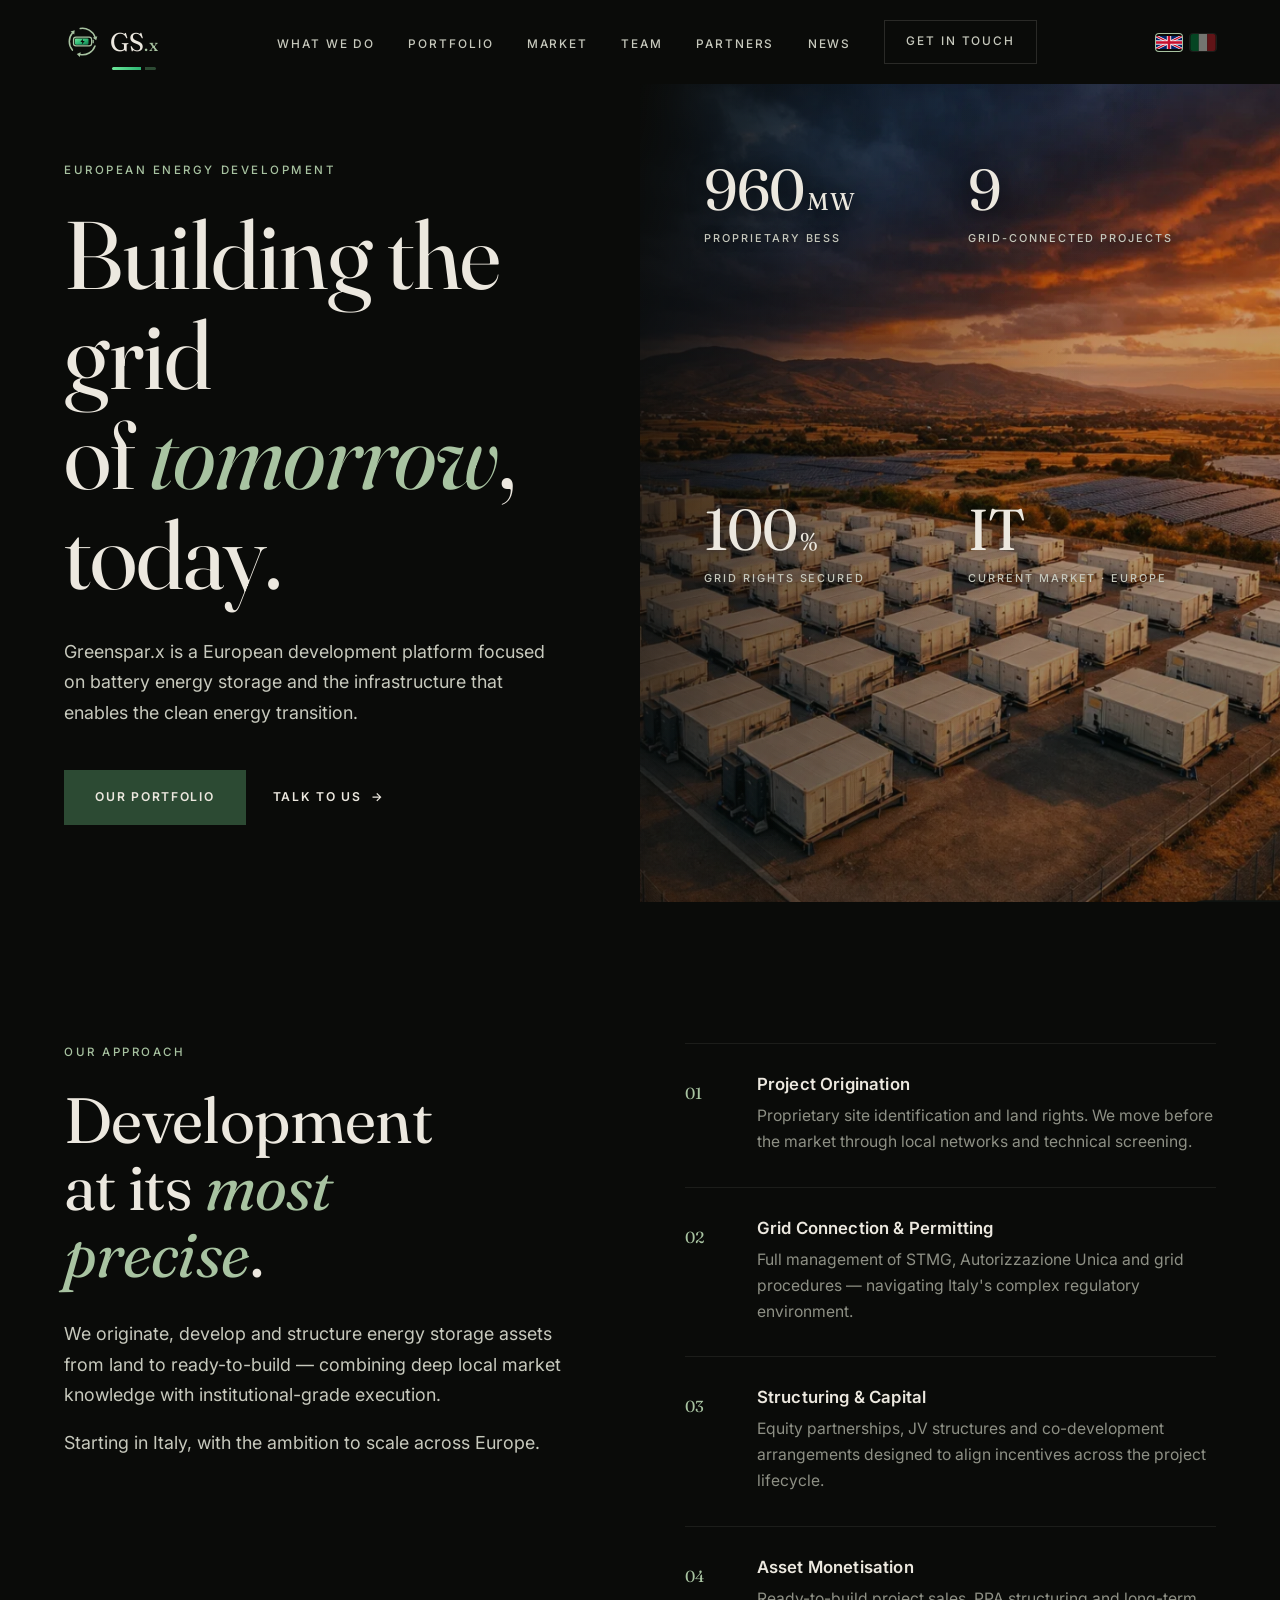
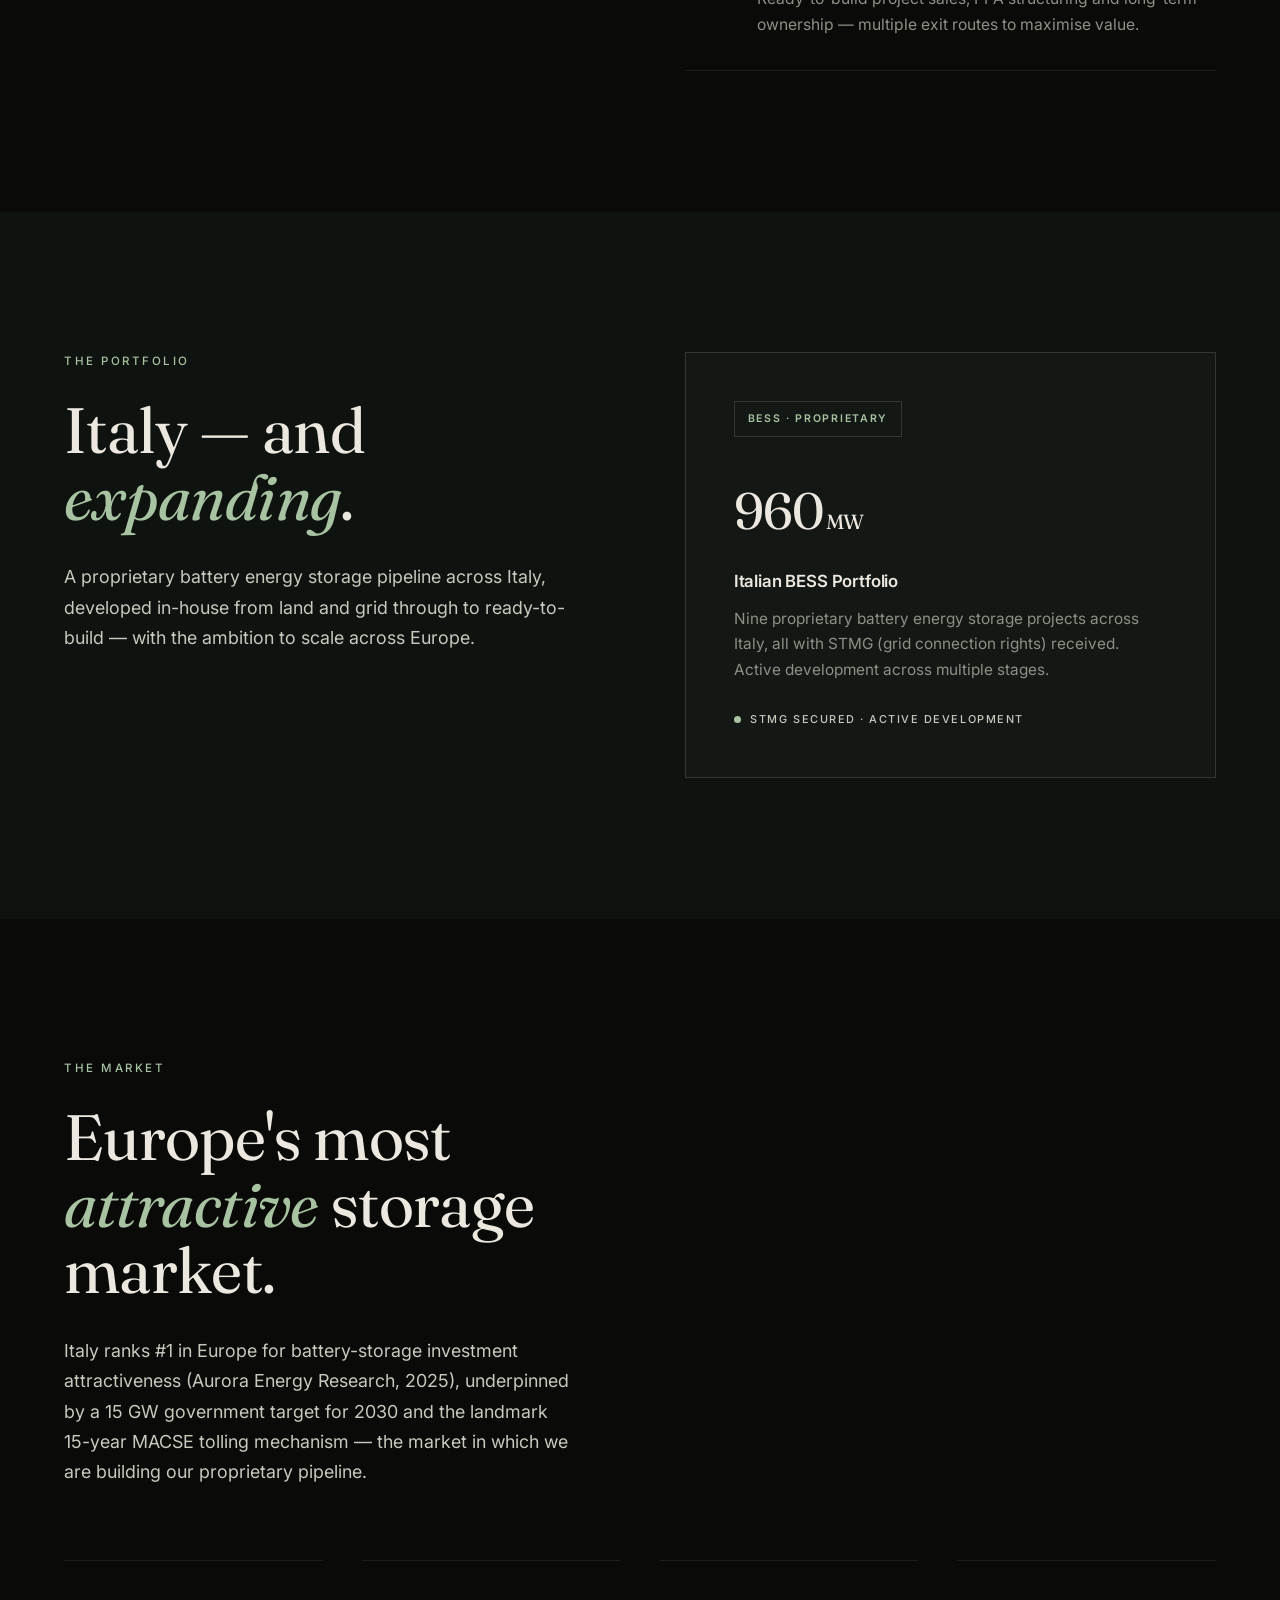
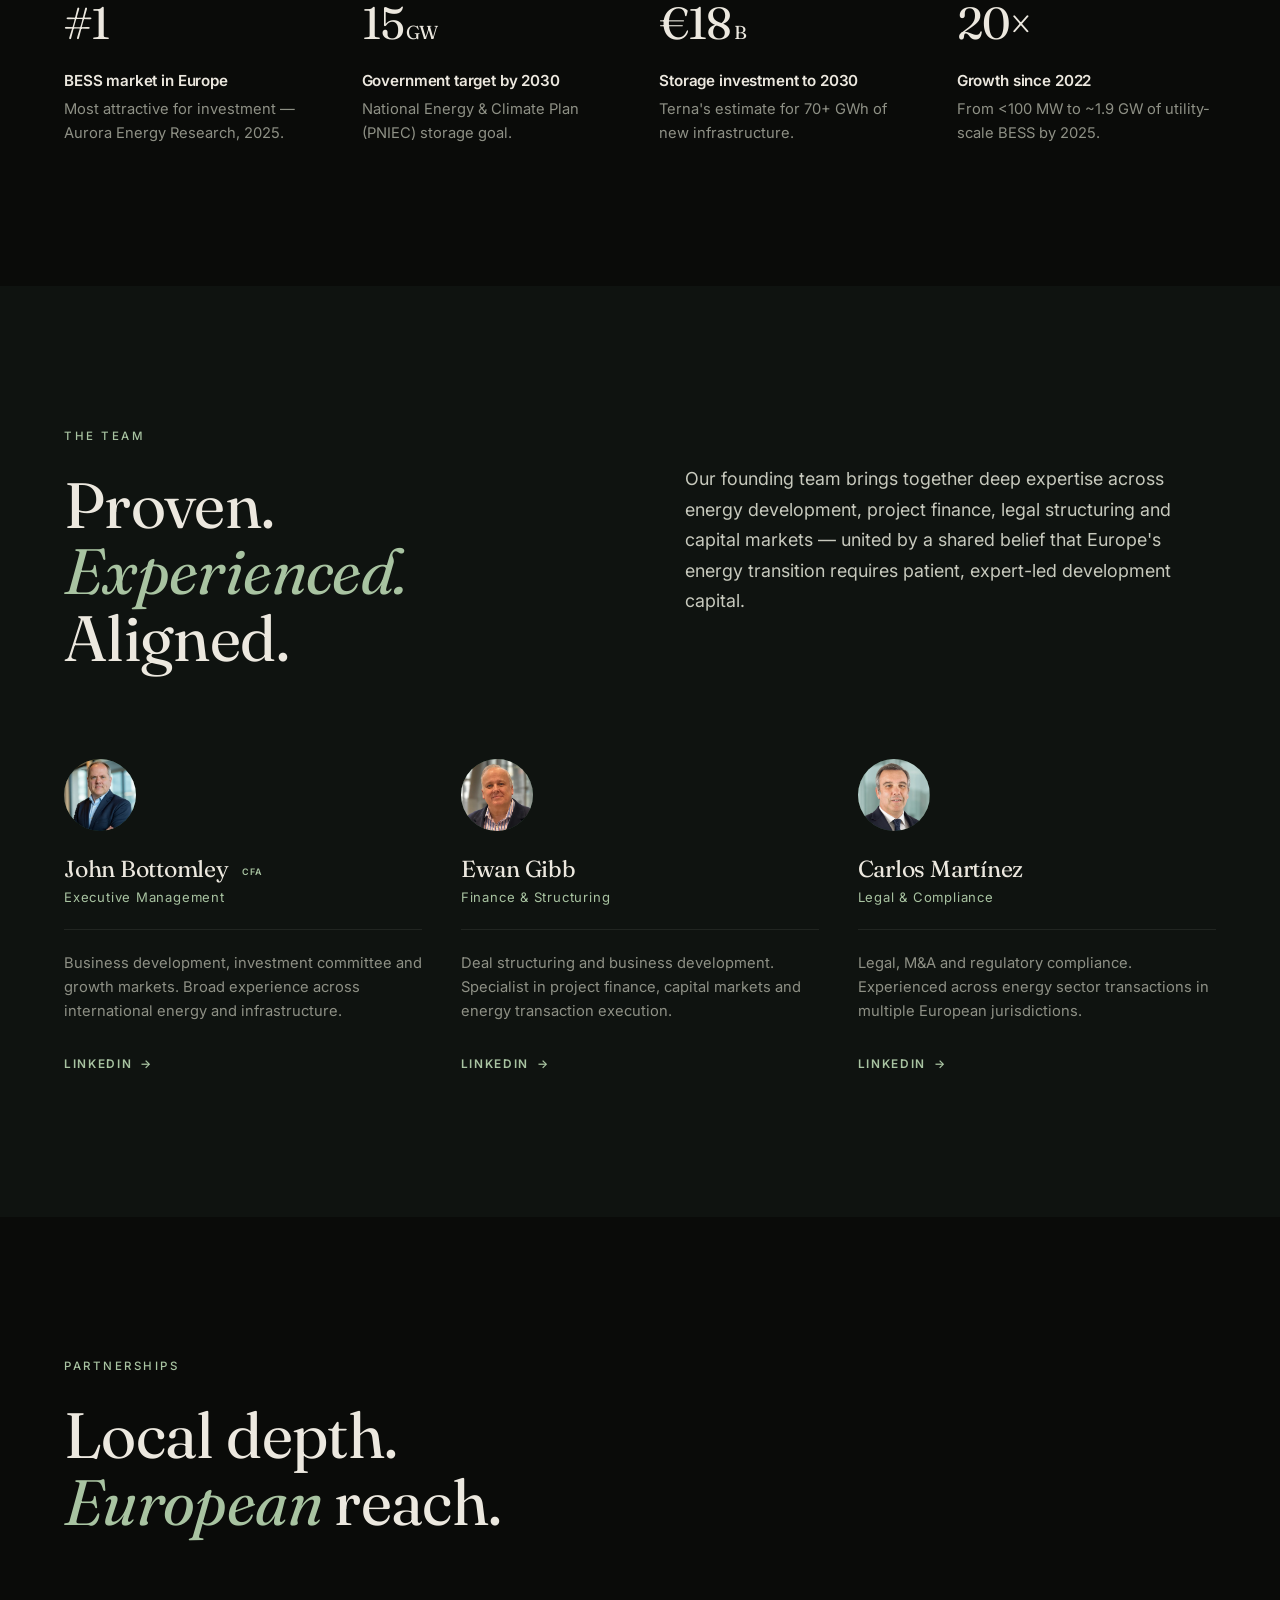
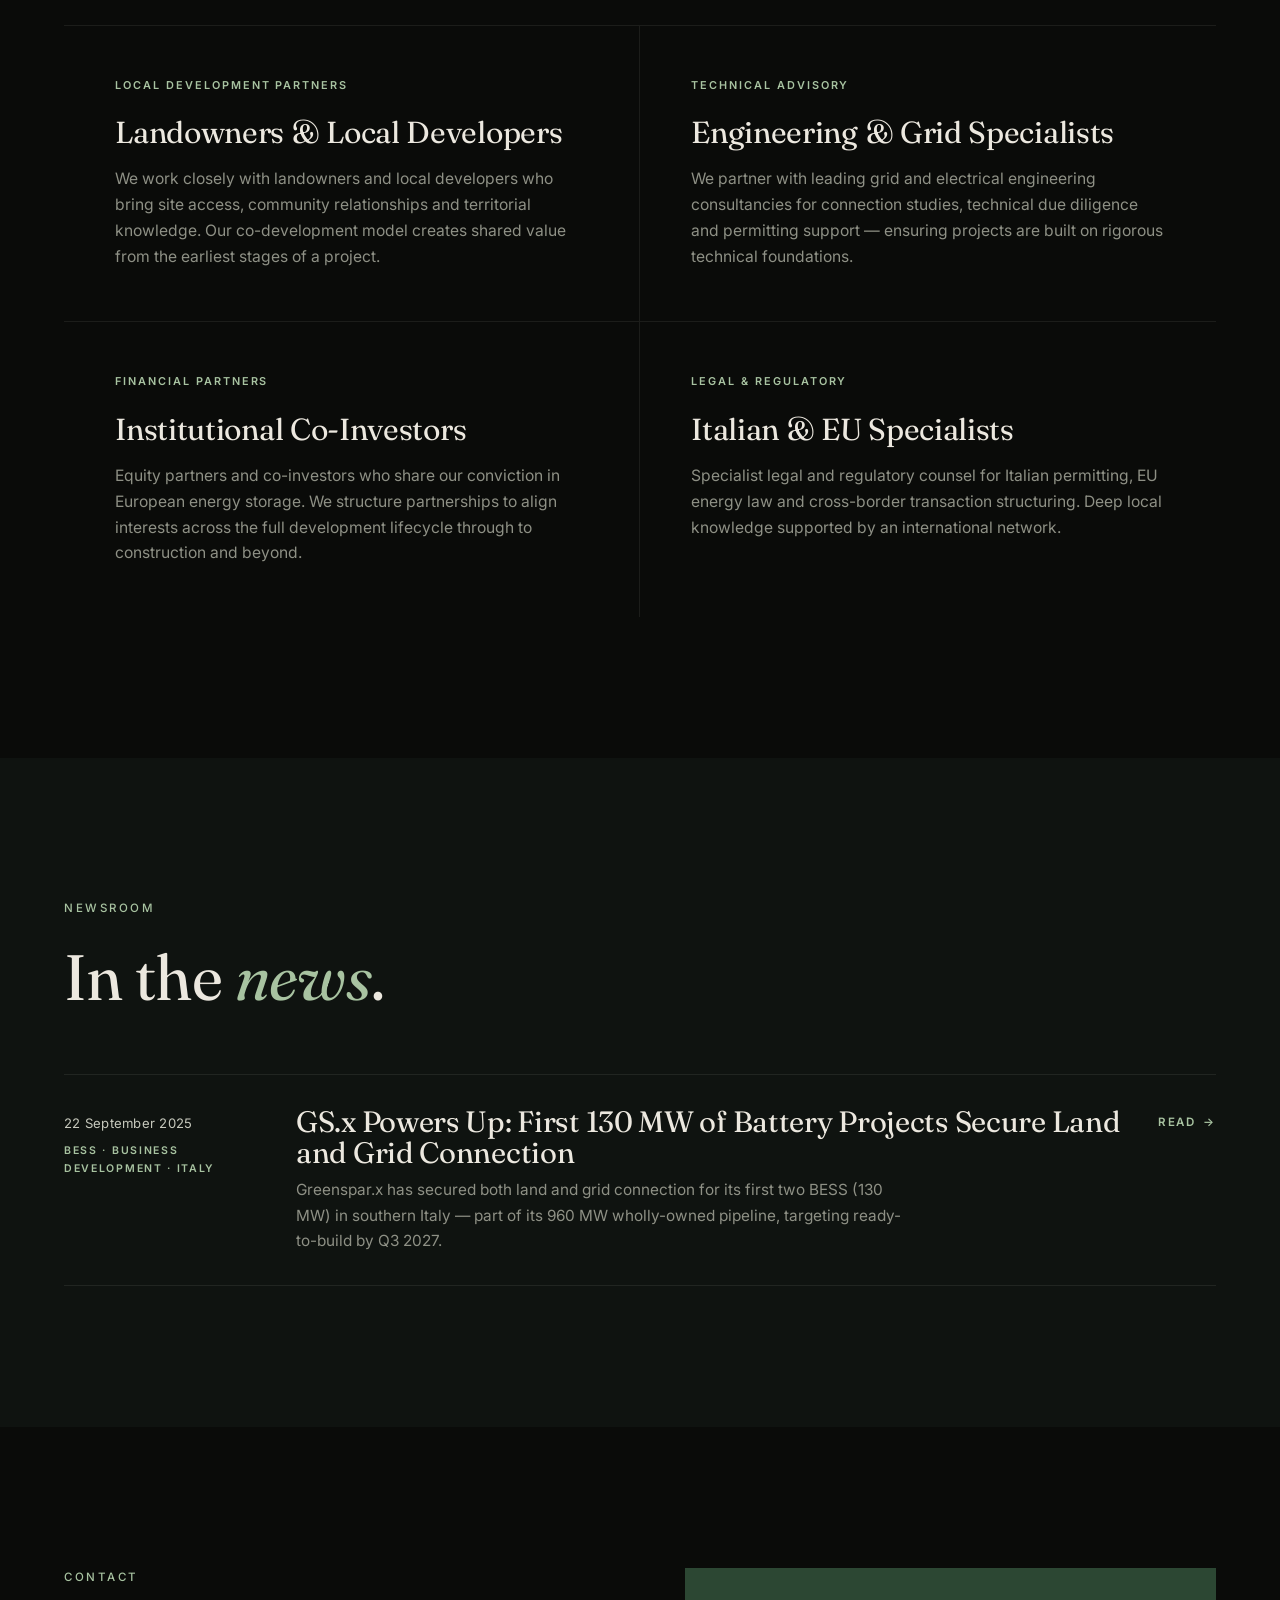
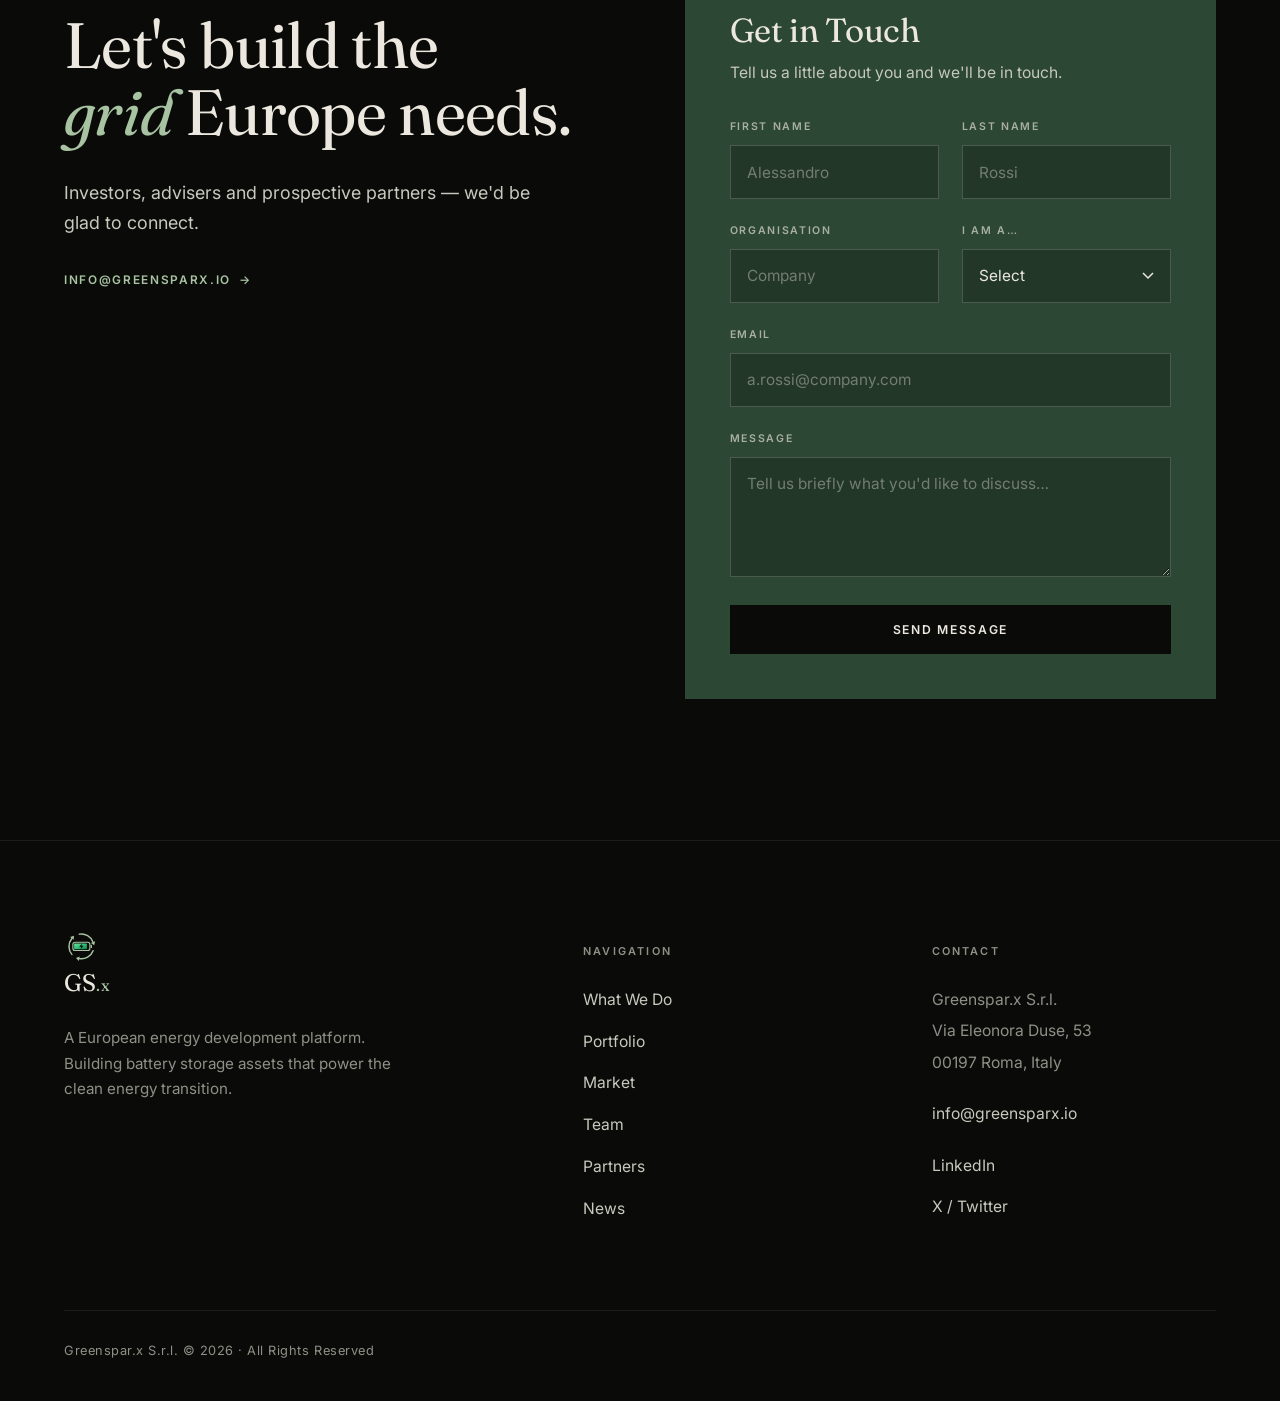
==== index.html @ bef8a837 "Simplify favicon for small sizes; relabel light/dark assets - favicon.svg: charging battery only (no" ====
<!DOCTYPE html>
<html lang="en">
<head>
  <meta charset="UTF-8" />
  <meta name="viewport" content="width=device-width, initial-scale=1.0" />
  <script>
  /* Language: remember choice (localStorage) + auto-detect on first visit. */
  (function(){
    try{
      var KEY='gsx-lang';
      var cur=(document.documentElement.lang||'en').slice(0,2).toLowerCase();
      var ls; try{ls=window.localStorage;}catch(_){ls=null;}
      // Persist explicit flag clicks (delegated so it works before body parses)
      document.addEventListener('click',function(e){
        var t=e.target,a=t&&t.closest?t.closest('a.lang'):null;
        if(a&&ls){var hl=(a.getAttribute('hreflang')||'').slice(0,2).toLowerCase();if(hl){try{ls.setItem(KEY,hl);}catch(_){}}}
      });
      var pref=null; if(ls){try{pref=ls.getItem(KEY);}catch(_){}}
      var desired;
      if(pref==='it'||pref==='en'){desired=pref;}
      else if(sessionStorage.getItem('gsx-auto')){desired=cur;}
      else{
        var L=(navigator.languages&&navigator.languages.length)?navigator.languages:[navigator.language||navigator.userLanguage||'en'];
        desired=L.some(function(l){return (l||'').toLowerCase().indexOf('it')===0;})?'it':'en';
        try{sessionStorage.setItem('gsx-auto','1');}catch(_){}
      }
      if(desired!==cur){
        window.location.replace((desired==='it'?'index-it.html':'index.html')+window.location.hash);
      }
    }catch(e){}
  })();
  </script>
  <title>GS.x — Greenspar.x · European Energy Development</title>
  <meta name="description" content="Greenspar.x (GS.x) is a European development platform focused on battery energy storage and the infrastructure that enables the clean energy transition. Building the grid of tomorrow, today." />
  <meta property="og:title" content="GS.x — Building the grid of tomorrow, today." />
  <meta property="og:description" content="European development platform focused on battery energy storage. 960 MW proprietary BESS pipeline across Italy, with grid rights secured. Starting in Italy, scaling across Europe." />
  <meta property="og:type" content="website" />
  <link rel="alternate" hreflang="en" href="index.html" />
  <link rel="alternate" hreflang="it" href="index-it.html" />
  <link rel="alternate" hreflang="x-default" href="index.html" />
  <link rel="preconnect" href="https://fonts.googleapis.com" />
  <link rel="preconnect" href="https://fonts.gstatic.com" crossorigin />
  <link href="https://fonts.googleapis.com/css2?family=Fraunces:ital,opsz,wght@0,9..144,300..600;1,9..144,300..500&family=Inter:wght@400;500;600&display=swap" rel="stylesheet" />
  <link rel="icon" type="image/svg+xml" href="assets/favicon.svg" />
  <link rel="alternate icon" href="assets/favicon-32.png" sizes="32x32" type="image/png" />
  <link rel="apple-touch-icon" href="assets/apple-touch-icon.png" />
  <link rel="stylesheet" href="css/styles.css" />
</head>
<body>
  <!-- Header -->
  <header class="site-header">
    <div class="container">
      <nav class="nav" aria-label="Primary">
        <a class="brand" href="#top" aria-label="Greenspar.x home"><svg class="brand-icon" viewBox="-84 -84 168 168" xmlns="http://www.w3.org/2000/svg" aria-hidden="true"><defs><linearGradient id="cfh" x1="0" y1="0" x2="1" y2="1"><stop offset="0" stop-color="#6ee79a"/><stop offset="0.55" stop-color="#2bb673"/><stop offset="1" stop-color="#127a4d"/></linearGradient></defs><g transform="rotate(0.00)"><path d="M 56.38 20.52 A 60 60 0 0 1 -10.42 59.09" fill="none" stroke="#a8c3a1" stroke-width="7" stroke-linecap="round"/><path d="M -26.18 56.31 L -12.33 69.92 L -8.51 48.26 Z" fill="#a8c3a1"/></g><g transform="rotate(120.00)"><path d="M 56.38 20.52 A 60 60 0 0 1 -10.42 59.09" fill="none" stroke="#a8c3a1" stroke-width="7" stroke-linecap="round"/><path d="M -26.18 56.31 L -12.33 69.92 L -8.51 48.26 Z" fill="#a8c3a1"/></g><g transform="rotate(240.00)"><path d="M 56.38 20.52 A 60 60 0 0 1 -10.42 59.09" fill="none" stroke="#a8c3a1" stroke-width="7" stroke-linecap="round"/><path d="M -26.18 56.31 L -12.33 69.92 L -8.51 48.26 Z" fill="#a8c3a1"/></g><rect x="-35" y="-14" width="62" height="28" rx="5" fill="url(#cfh)"/><rect x="-41" y="-20" width="82" height="40" rx="11" fill="none" stroke="#a8c3a1" stroke-width="5.5"/><rect x="45" y="-8" width="6" height="16" rx="3" fill="#a8c3a1"/><path transform="translate(-14.399999999999999,-14.399999999999999) scale(1.2)" fill="#0a0b09" d="M13.5 1 L3.5 13.5 H11 L9 23 L20.5 9.5 H13 Z"/></svg><span class="brand-wm">GS<span class="x">.x</span></span></a>
        <ul class="nav-links">
          <li><a href="#approach">What we do</a></li>
          <li><a href="#portfolio">Portfolio</a></li>
          <li><a href="#market">Market</a></li>
          <li><a href="#team">Team</a></li>
          <li><a href="#partners">Partners</a></li>
          <li><a href="#news">News</a></li>
          <li><a href="#contact" class="btn btn--outline" style="padding:.7rem 1.3rem">Get in touch</a></li>
        </ul>
<div class="lang-switch" role="group" aria-label="Language / Lingua"><a class="lang active" href="index.html" hreflang="en" title="English" aria-current="true"><svg class="flag" viewBox="0 0 60 30" xmlns="http://www.w3.org/2000/svg" aria-hidden="true"><clipPath id="ukc"><rect width="60" height="30" rx="3"/></clipPath><g clip-path="url(#ukc)"><rect width="60" height="30" fill="#012169"/><path d="M0,0 L60,30 M60,0 L0,30" stroke="#fff" stroke-width="6"/><path d="M0,0 L60,30 M60,0 L0,30" stroke="#C8102E" stroke-width="3"/><rect x="25" width="10" height="30" fill="#fff"/><rect y="10" width="60" height="10" fill="#fff"/><rect x="27" width="6" height="30" fill="#C8102E"/><rect y="12" width="60" height="6" fill="#C8102E"/></g></svg></a><a class="lang" href="index-it.html" hreflang="it" title="Italiano"><svg class="flag" viewBox="0 0 3 2" xmlns="http://www.w3.org/2000/svg" aria-hidden="true"><clipPath id="itc"><rect width="3" height="2" rx="0.18"/></clipPath><g clip-path="url(#itc)"><rect width="1" height="2" fill="#008C45"/><rect x="1" width="1" height="2" fill="#F4F5F0"/><rect x="2" width="1" height="2" fill="#CD212A"/></g></svg></a></div>
                <button class="nav-toggle" aria-label="Toggle menu" aria-expanded="false">
          <span></span><span></span><span></span>
        </button>
      </nav>
    </div>
  </header>

  <main id="top">
    <!-- Hero -->
    <section class="hero">
      <div class="hero-grid">
        <div class="hero-copy container-left">
          <p class="eyebrow reveal in">European Energy Development</p>
          <h1 class="h-hero reveal in">Building the grid<br>of <em>tomorrow</em>,<br>today.</h1>
          <p class="lede reveal in">Greenspar.x is a European development platform focused on battery energy storage and the infrastructure that enables the clean energy transition.</p>
          <div class="hero-actions reveal in">
            <a href="#portfolio" class="btn btn--solid">Our portfolio</a>
            <a href="#contact" class="btn btn--text">Talk to us <span class="arrow">&rarr;</span></a>
          </div>
        </div>

        <div class="energy-field" aria-hidden="true">
          <div class="hero-photo"></div>
          <div class="hero-stats">
            <div class="hstat">
              <div class="num figure">960<span class="u">MW</span></div>
              <div class="cap">Proprietary BESS</div>
            </div>
            <div class="hstat">
              <div class="num figure">9</div>
              <div class="cap">Grid-connected projects</div>
            </div>
            <div class="hstat">
              <div class="num figure">100<span class="u">%</span></div>
              <div class="cap">Grid rights secured</div>
            </div>
            <div class="hstat">
              <div class="num figure">IT</div>
              <div class="cap">Current market · Europe</div>
            </div>
          </div>
        </div>
      </div>
    </section>

    <!-- Approach / What we do -->
    <section class="section" id="approach">
      <div class="container split split--top">
        <div class="section-head reveal">
          <p class="eyebrow">Our approach</p>
          <h2 class="h-section">Development<br>at its <em>most</em><br><em>precise</em>.</h2>
          <p class="lede" style="margin-top:2rem">We originate, develop and structure energy storage assets from land to ready-to-build — combining deep local market knowledge with institutional-grade execution.</p>
          <p class="lede">Starting in Italy, with the ambition to scale across Europe.</p>
        </div>

        <div class="steps reveal">
          <div class="step">
            <div class="idx">01</div>
            <div>
              <h3>Project Origination</h3>
              <p>Proprietary site identification and land rights. We move before the market through local networks and technical screening.</p>
            </div>
          </div>
          <div class="step">
            <div class="idx">02</div>
            <div>
              <h3>Grid Connection &amp; Permitting</h3>
              <p>Full management of STMG, Autorizzazione Unica and grid procedures — navigating Italy's complex regulatory environment.</p>
            </div>
          </div>
          <div class="step">
            <div class="idx">03</div>
            <div>
              <h3>Structuring &amp; Capital</h3>
              <p>Equity partnerships, JV structures and co-development arrangements designed to align incentives across the project lifecycle.</p>
            </div>
          </div>
          <div class="step">
            <div class="idx">04</div>
            <div>
              <h3>Asset Monetisation</h3>
              <p>Ready-to-build project sales, PPA structuring and long-term ownership — multiple exit routes to maximise value.</p>
            </div>
          </div>
        </div>
      </div>
    </section>

    <!-- Portfolio -->
    <section class="section section--alt" id="portfolio">
      <div class="container split split--top">
        <div class="section-head reveal">
          <p class="eyebrow">The portfolio</p>
          <h2 class="h-section">Italy — and<br><em>expanding</em>.</h2>
          <p class="lede" style="margin-top:2rem">A proprietary battery energy storage pipeline across Italy, developed in-house from land and grid through to ready-to-build — with the ambition to scale across Europe.</p>
        </div>

        <div class="reveal">
          <article class="pcard pcard--feature">
            <span class="tag">BESS · Proprietary</span>
            <div class="num figure">960<span class="u">MW</span></div>
            <h3>Italian BESS Portfolio</h3>
            <p>Nine proprietary battery energy storage projects across Italy, all with STMG (grid connection rights) received. Active development across multiple stages.</p>
            <span class="status">STMG secured · Active development</span>
          </article>
        </div>
      </div>
    </section>

    <!-- Market -->
    <section class="section" id="market">
      <div class="container">
        <div class="section-head reveal">
          <p class="eyebrow">The market</p>
          <h2 class="h-section">Europe's most<br><em>attractive</em> storage market.</h2>
          <p class="lede" style="margin-top:2rem">Italy ranks #1 in Europe for battery-storage investment attractiveness (Aurora Energy Research, 2025), underpinned by a 15 GW government target for 2030 and the landmark 15-year MACSE tolling mechanism — the market in which we are building our proprietary pipeline.</p>
        </div>

        <div class="invest-grid reveal" style="grid-template-columns:repeat(4,1fr);margin-top:clamp(2.5rem,6vw,4.5rem)">
          <div class="ipoint">
            <div class="num figure">#1</div>
            <h3>BESS market in Europe</h3>
            <p>Most attractive for investment — Aurora Energy Research, 2025.</p>
          </div>
          <div class="ipoint">
            <div class="num figure">15<span class="u">GW</span></div>
            <h3>Government target by 2030</h3>
            <p>National Energy &amp; Climate Plan (PNIEC) storage goal.</p>
          </div>
          <div class="ipoint">
            <div class="num figure">&euro;18<span class="u">B</span></div>
            <h3>Storage investment to 2030</h3>
            <p>Terna's estimate for 70+ GWh of new infrastructure.</p>
          </div>
          <div class="ipoint">
            <div class="num figure">20&times;</div>
            <h3>Growth since 2022</h3>
            <p>From &lt;100 MW to ~1.9 GW of utility-scale BESS by 2025.</p>
          </div>
        </div>
      </div>
    </section>

    <!-- Team -->
    <section class="section section--alt" id="team">
      <div class="container">
        <div class="split team-intro">
          <div class="reveal">
            <p class="eyebrow">The team</p>
            <h2 class="h-section">Proven.<br><em>Experienced.</em><br>Aligned.</h2>
          </div>
          <div class="reveal" style="align-self:center">
            <p class="lede measure">Our founding team brings together deep expertise across energy development, project finance, legal structuring and capital markets — united by a shared belief that Europe's energy transition requires patient, expert-led development capital.</p>
          </div>
        </div>

        <div class="team-grid">
          <article class="member reveal">
            <div class="avatar" aria-hidden="true"><img class="avatar-img" src="assets/team/Bottomley.png" alt="" onerror="this.remove()" />JB</div>
            <h3>John Bottomley <span class="cred-inline">CFA</span></h3>
            <div class="role">Executive Management</div>
            <div class="sep"></div>
            <p>Business development, investment committee and growth markets. Broad experience across international energy and infrastructure.</p>
            <a class="link-arrow" href="https://www.linkedin.com/in/johnbottomley/" target="_blank" rel="noopener">LinkedIn <span class="arrow">&rarr;</span></a>
          </article>
          <article class="member reveal">
            <div class="avatar" aria-hidden="true"><img class="avatar-img" src="assets/team/Gibb.png" alt="" onerror="this.remove()" />EG</div>
            <h3>Ewan Gibb</h3>
            <div class="role">Finance &amp; Structuring</div>
            <div class="sep"></div>
            <p>Deal structuring and business development. Specialist in project finance, capital markets and energy transaction execution.</p>
            <a class="link-arrow" href="https://www.linkedin.com/in/ewan-gibb-37182913/" target="_blank" rel="noopener">LinkedIn <span class="arrow">&rarr;</span></a>
          </article>
          <article class="member reveal">
            <div class="avatar" aria-hidden="true"><img class="avatar-img" src="assets/team/Martinez.png" alt="" onerror="this.remove()" />CM</div>
            <h3>Carlos Martínez</h3>
            <div class="role">Legal &amp; Compliance</div>
            <div class="sep"></div>
            <p>Legal, M&amp;A and regulatory compliance. Experienced across energy sector transactions in multiple European jurisdictions.</p>
            <a class="link-arrow" href="https://www.linkedin.com/in/carlos-mart%C3%ADnez-sanz-a2237263/" target="_blank" rel="noopener">LinkedIn <span class="arrow">&rarr;</span></a>
          </article>
        </div>
      </div>
    </section>

    <!-- Partners -->
    <section class="section" id="partners">
      <div class="container">
        <div class="section-head reveal">
          <p class="eyebrow">Partnerships</p>
          <h2 class="h-section">Local depth.<br><em>European</em> reach.</h2>
        </div>

        <div class="partners-grid">
          <div class="partner reveal">
            <div class="label">Local Development Partners</div>
            <h3>Landowners &amp; Local Developers</h3>
            <p>We work closely with landowners and local developers who bring site access, community relationships and territorial knowledge. Our co-development model creates shared value from the earliest stages of a project.</p>
          </div>
          <div class="partner reveal">
            <div class="label">Technical Advisory</div>
            <h3>Engineering &amp; Grid Specialists</h3>
            <p>We partner with leading grid and electrical engineering consultancies for connection studies, technical due diligence and permitting support — ensuring projects are built on rigorous technical foundations.</p>
          </div>
          <div class="partner reveal">
            <div class="label">Financial Partners</div>
            <h3>Institutional Co-Investors</h3>
            <p>Equity partners and co-investors who share our conviction in European energy storage. We structure partnerships to align interests across the full development lifecycle through to construction and beyond.</p>
          </div>
          <div class="partner reveal">
            <div class="label">Legal &amp; Regulatory</div>
            <h3>Italian &amp; EU Specialists</h3>
            <p>Specialist legal and regulatory counsel for Italian permitting, EU energy law and cross-border transaction structuring. Deep local knowledge supported by an international network.</p>
          </div>
        </div>
      </div>
    </section>

    <!-- News -->
    <section class="section section--alt" id="news">
      <div class="container">
        <div class="section-head reveal">
          <p class="eyebrow">Newsroom</p>
          <h2 class="h-section">In the <em>news</em>.</h2>
        </div>

        <div class="news-list reveal">
          <a class="news-item" href="https://greensparx.io/news/f/gsx-powers-up" target="_blank" rel="noopener">
            <div class="news-meta">
              <span class="date">22 September 2025</span>
              <span class="cat">BESS · Business Development · Italy</span>
            </div>
            <div class="news-body">
              <h3>GS.x Powers Up: First 130 MW of Battery Projects Secure Land and Grid Connection</h3>
              <p>Greenspar.x has secured both land and grid connection for its first two BESS (130 MW) in southern Italy — part of its 960 MW wholly-owned pipeline, targeting ready-to-build by Q3 2027.</p>
            </div>
            <span class="news-read">Read <span class="arrow">&rarr;</span></span>
          </a>
        </div>
      </div>
    </section>

    <!-- Contact / Get in touch -->
    <section class="section" id="contact">
      <div class="container split split--top">
        <div class="reveal">
          <p class="eyebrow">Contact</p>
          <h2 class="h-section">Let's build the<br><em>grid</em> Europe needs.</h2>
          <p class="lede" style="margin-top:2rem">Investors, advisers and prospective partners — we'd be glad to connect.</p>
          <div style="margin-top:1.6rem">
            <a class="link-arrow" href="mailto:info@greensparx.io">info@greensparx.io <span class="arrow">&rarr;</span></a>
          </div>
        </div>

        <div class="reveal">
          <div class="form-panel">
            <h3>Get in Touch</h3>
            <p class="intro">Tell us a little about you and we'll be in touch.</p>
            <form data-contact-form novalidate>
              <div class="form-grid">
                <div class="field">
                  <label for="fname">First name</label>
                  <input id="fname" name="fname" type="text" placeholder="Alessandro" />
                </div>
                <div class="field">
                  <label for="lname">Last name</label>
                  <input id="lname" name="lname" type="text" placeholder="Rossi" />
                </div>
                <div class="field">
                  <label for="org">Organisation</label>
                  <input id="org" name="org" type="text" placeholder="Company" />
                </div>
                <div class="field">
                  <label for="role">I am a&hellip;</label>
                  <select id="role" name="role">
                    <option value="" selected disabled>Select</option>
                    <option>Investor</option>
                    <option>Adviser</option>
                    <option>Prospective partner</option>
                    <option>Landowner / developer</option>
                    <option>Other</option>
                  </select>
                </div>
                <div class="field full">
                  <label for="email">Email</label>
                  <input id="email" name="email" type="email" placeholder="a.rossi@company.com" />
                </div>
                <div class="field full">
                  <label for="message">Message</label>
                  <textarea id="message" name="message" placeholder="Tell us briefly what you'd like to discuss&hellip;"></textarea>
                </div>
              </div>
              <button type="submit" class="btn btn-send">Send message</button>
              <p class="form-note" data-form-note hidden></p>
            </form>
          </div>
        </div>
      </div>
    </section>

  </main>

  <!-- Footer -->
  <footer class="site-footer">
    <div class="container">
      <div class="footer-top">
        <div class="footer-brand">
          <a class="brand" href="#top"><svg class="brand-icon" viewBox="-84 -84 168 168" xmlns="http://www.w3.org/2000/svg" aria-hidden="true"><defs><linearGradient id="cff" x1="0" y1="0" x2="1" y2="1"><stop offset="0" stop-color="#6ee79a"/><stop offset="0.55" stop-color="#2bb673"/><stop offset="1" stop-color="#127a4d"/></linearGradient></defs><g transform="rotate(0.00)"><path d="M 56.38 20.52 A 60 60 0 0 1 -10.42 59.09" fill="none" stroke="#a8c3a1" stroke-width="7" stroke-linecap="round"/><path d="M -26.18 56.31 L -12.33 69.92 L -8.51 48.26 Z" fill="#a8c3a1"/></g><g transform="rotate(120.00)"><path d="M 56.38 20.52 A 60 60 0 0 1 -10.42 59.09" fill="none" stroke="#a8c3a1" stroke-width="7" stroke-linecap="round"/><path d="M -26.18 56.31 L -12.33 69.92 L -8.51 48.26 Z" fill="#a8c3a1"/></g><g transform="rotate(240.00)"><path d="M 56.38 20.52 A 60 60 0 0 1 -10.42 59.09" fill="none" stroke="#a8c3a1" stroke-width="7" stroke-linecap="round"/><path d="M -26.18 56.31 L -12.33 69.92 L -8.51 48.26 Z" fill="#a8c3a1"/></g><rect x="-35" y="-14" width="62" height="28" rx="5" fill="url(#cff)"/><rect x="-41" y="-20" width="82" height="40" rx="11" fill="none" stroke="#a8c3a1" stroke-width="5.5"/><rect x="45" y="-8" width="6" height="16" rx="3" fill="#a8c3a1"/><path transform="translate(-14.399999999999999,-14.399999999999999) scale(1.2)" fill="#0a0b09" d="M13.5 1 L3.5 13.5 H11 L9 23 L20.5 9.5 H13 Z"/></svg><span class="brand-wm">GS<span class="x">.x</span></span></a>
          <p>A European energy development platform. Building battery storage assets that power the clean energy transition.</p>
        </div>
        <div class="footer-col">
          <h4>Navigation</h4>
          <a href="#approach">What We Do</a>
          <a href="#portfolio">Portfolio</a>
          <a href="#market">Market</a>
          <a href="#team">Team</a>
          <a href="#partners">Partners</a>
          <a href="#news">News</a>
        </div>
        <div class="footer-col">
          <h4>Contact</h4>
          <p class="addr">Greenspar.x S.r.l.</p>
          <p class="addr">Via Eleonora Duse, 53</p>
          <p class="addr">00197 Roma, Italy</p>
          <a class="gap" href="mailto:info@greensparx.io">info@greensparx.io</a>
          <a class="gap" href="https://www.linkedin.com/company/greensparxltd/" target="_blank" rel="noopener">LinkedIn</a>
          <a href="https://x.com/greensparXLtd" target="_blank" rel="noopener">X / Twitter</a>
        </div>
      </div>
      <div class="footer-bottom">Greenspar.x S.r.l. &copy; <span data-year>2026</span> &middot; All Rights Reserved</div>
    </div>
  </footer>

  <script src="js/main.js"></script>
</body>
</html>
---- css/styles.css ----
/* ==========================================================================
   GS.x — Greenspar.x
   Dark editorial design system. Plain CSS, no build step.
   Aesthetic: near-black canvas, high-end serif display with sage italics,
   uppercase letterspaced sans labels, generous negative space.
   ========================================================================== */

:root {
  /* Canvas */
  --ink:    #0a0b09;   /* near-black hero / base */
  --ink-2:  #0f1310;   /* dark olive-tinted alt sections */
  --ink-3:  #131713;   /* lifted panels / cards */

  /* Type colors */
  --paper:  #ece8df;   /* warm white */
  --soft:   #c7c9bd;   /* secondary text */
  --muted:  #8e9085;   /* muted labels / captions */

  /* Greens */
  --sage:        #a8c3a1;  /* italics, labels, dots */
  --sage-bright: #c2dab9;
  --forest:      #2c4a33;  /* solid buttons */
  --forest-hi:   #375b40;

  /* Lines */
  --line:      rgba(236, 232, 223, .14);
  --line-soft: rgba(236, 232, 223, .08);

  /* Type */
  --serif: "Fraunces", Georgia, "Times New Roman", serif;
  --sans:  "Inter", -apple-system, BlinkMacSystemFont, "Segoe UI", Roboto, Helvetica, Arial, sans-serif;

  /* Rhythm */
  --maxw: 1280px;
  --gutter: clamp(1.5rem, 5vw, 5rem);
  --transition: .4s cubic-bezier(.4, 0, .2, 1);
}

/* ------------------------------ Reset ----------------------------------- */
*, *::before, *::after { box-sizing: border-box; }
html { scroll-behavior: smooth; -webkit-text-size-adjust: 100%; scroll-padding-top: 90px; }
body {
  margin: 0;
  font-family: var(--sans);
  background: var(--ink);
  color: var(--paper);
  font-size: 17px;
  line-height: 1.65;
  -webkit-font-smoothing: antialiased;
  text-rendering: optimizeLegibility;
  font-feature-settings: "kern" 1;
}
img { max-width: 100%; display: block; }
a { color: inherit; text-decoration: none; }
ul { margin: 0; padding: 0; list-style: none; }
::selection { background: var(--sage); color: var(--ink); }

/* Display serif */
h1, h2, h3, .serif { font-family: var(--serif); font-weight: 400; line-height: 1.04; letter-spacing: -.01em; margin: 0; }
em, .it { font-style: italic; color: var(--sage); }
p { margin: 0 0 1.1rem; color: var(--soft); }

/* ------------------------------ Layout ---------------------------------- */
.container { width: 100%; max-width: var(--maxw); margin-inline: auto; padding-inline: var(--gutter); }
.section { padding-block: clamp(4.5rem, 11vw, 9rem); position: relative; }
.section--alt { background: var(--ink-2); }
.divider-top { border-top: 1px solid var(--line-soft); }

/* Eyebrow label */
.eyebrow {
  font-family: var(--sans);
  font-size: .72rem; font-weight: 500; letter-spacing: .22em; text-transform: uppercase;
  color: var(--sage); margin: 0 0 1.6rem;
}

/* Display headings */
.h-hero    { font-size: clamp(2.9rem, 7.5vw, 6rem); }
.h-section { font-size: clamp(2.2rem, 5.2vw, 4rem); }
.h-card    { font-size: clamp(1.5rem, 2.6vw, 1.9rem); }

.lede { color: var(--soft); font-size: clamp(1.02rem, 1.4vw, 1.18rem); max-width: 46ch; line-height: 1.7; }
.measure { max-width: 60ch; }

/* Numbers (old-style serif figures) */
.figure { font-family: var(--serif); font-variant-numeric: oldstyle-nums; font-weight: 400; letter-spacing: -.02em; }

/* ------------------------------ Buttons --------------------------------- */
.btn {
  display: inline-flex; align-items: center; gap: .6rem;
  font-family: var(--sans); font-size: .76rem; font-weight: 600; letter-spacing: .14em; text-transform: uppercase;
  padding: 1.05rem 1.9rem; cursor: pointer; border: 1px solid transparent;
  transition: var(--transition); white-space: nowrap;
}
.btn--solid { background: var(--forest); color: var(--paper); }
.btn--solid:hover { background: var(--forest-hi); }
.btn--outline { border-color: var(--line); color: var(--paper); background: transparent; }
.btn--outline:hover { border-color: var(--sage); color: var(--sage); }
.btn--text { padding: 1.05rem 0; color: var(--paper); background: none; }
.btn--text:hover { color: var(--sage); }
.btn .arrow { transition: transform var(--transition); }
.btn:hover .arrow { transform: translateX(4px); }
.link-arrow {
  font-family: var(--sans); font-size: .74rem; font-weight: 600; letter-spacing: .14em; text-transform: uppercase;
  color: var(--sage); display: inline-flex; gap: .5rem; align-items: center; transition: var(--transition);
}
.link-arrow:hover { color: var(--sage-bright); gap: .8rem; }

/* ------------------------------ Header ---------------------------------- */
.site-header {
  position: fixed; top: 0; left: 0; right: 0; z-index: 100;
  transition: background var(--transition), border-color var(--transition);
  border-bottom: 1px solid transparent;
}
.site-header.scrolled {
  background: rgba(10, 11, 9, .82);
  backdrop-filter: saturate(160%) blur(16px);
  border-bottom-color: var(--line-soft);
}
.nav { display: flex; align-items: center; justify-content: space-between; height: 84px; }
.brand { font-family: var(--serif); font-size: 1.6rem; letter-spacing: .01em; color: var(--paper); display: inline-flex; align-items: center; gap: .55rem; }
.brand-icon { width: 1.45em; height: 1.45em; display: block; flex: 0 0 auto; }
.brand-wm { position: relative; display: inline-block; }
.brand .x { font-size: .68em; color: var(--sage); }
/* Logo charge-bar underline (concept 10) — header wordmark only */
.site-header .brand-wm::after {
  content: ""; position: absolute; left: 2px; right: 2px; bottom: -7px; height: 3px; border-radius: 2px;
  background: linear-gradient(90deg, #6ee79a 0%, #2bb673 66%, transparent 66%, transparent 76%, var(--forest) 76%, var(--forest) 100%);
}
.nav-links { display: flex; align-items: center; gap: clamp(1.4rem, 2.6vw, 2.6rem); }
.nav-links a {
  font-size: .74rem; font-weight: 500; letter-spacing: .16em; text-transform: uppercase; color: var(--soft);
  transition: color var(--transition); position: relative;
}
.nav-links a:hover { color: var(--paper); }
.nav-links a::after {
  content: ""; position: absolute; left: 0; bottom: -7px; height: 1px; width: 0; background: var(--sage);
  transition: width var(--transition);
}
.nav-links a:hover::after { width: 100%; }
.nav-toggle { display: none; background: none; border: 0; cursor: pointer; padding: .6rem; z-index: 110; }
.nav-toggle span { display: block; width: 26px; height: 1.5px; background: var(--paper); margin: 6px 0; transition: var(--transition); }
.nav.open .nav-toggle span:nth-child(1) { transform: translateY(7.5px) rotate(45deg); }
.nav.open .nav-toggle span:nth-child(2) { opacity: 0; }
.nav.open .nav-toggle span:nth-child(3) { transform: translateY(-7.5px) rotate(-45deg); }

/* Language switch (EN / IT flags) */
.lang-switch { display: flex; align-items: center; gap: .5rem; }
.lang { display: block; width: 26px; height: 17px; border-radius: 3px; overflow: hidden; opacity: .45; transition: opacity var(--transition), box-shadow var(--transition); box-shadow: 0 0 0 1px rgba(236, 232, 223, .18); }
.lang:hover { opacity: .85; }
.lang.active { opacity: 1; box-shadow: 0 0 0 1px var(--sage); cursor: default; }
.lang .flag { width: 100%; height: 100%; display: block; }

/* ------------------------------ Hero ------------------------------------ */
.hero { padding-top: 84px; min-height: 100vh; display: flex; align-items: stretch; }
.hero-grid { display: grid; grid-template-columns: 1fr 1fr; flex: 1; align-items: stretch; }
.hero-copy { display: flex; flex-direction: column; justify-content: center; padding: clamp(2rem, 6vw, 5rem) var(--gutter) clamp(2rem,6vw,5rem) 0; }
.hero-copy.container-left { padding-left: max(var(--gutter), calc((100vw - var(--maxw)) / 2 + var(--gutter))); }
.hero h1 { margin-bottom: 2rem; }
.hero .lede { margin-bottom: 2.6rem; }
.hero-actions { display: flex; align-items: center; gap: 1.6rem; flex-wrap: wrap; }

/* Energy field (CSS recreation of the green particle hero image) */
.energy-field {
  position: relative; overflow: hidden; background: #04130a;
  background-image:
    radial-gradient(2px 2px at 20% 70%, rgba(160,255,180,.9), transparent 60%),
    radial-gradient(2px 2px at 35% 80%, rgba(120,230,150,.7), transparent 60%),
    radial-gradient(3px 3px at 55% 60%, rgba(180,255,200,.85), transparent 60%),
    radial-gradient(2px 2px at 70% 78%, rgba(120,220,150,.7), transparent 60%),
    radial-gradient(2px 2px at 85% 65%, rgba(160,255,180,.8), transparent 60%),
    radial-gradient(2px 2px at 15% 50%, rgba(120,210,150,.5), transparent 60%),
    radial-gradient(2px 2px at 45% 45%, rgba(150,240,175,.5), transparent 60%),
    radial-gradient(2px 2px at 78% 40%, rgba(130,220,160,.45), transparent 60%),
    radial-gradient(900px 500px at 50% 120%, rgba(60,200,110,.55), transparent 60%),
    radial-gradient(700px 420px at 30% 95%, rgba(40,160,90,.5), transparent 65%),
    linear-gradient(180deg, #04140b 0%, #06180d 40%, #0a2614 80%, #0e3a1d 100%);
}
.energy-field::before {
  content: ""; position: absolute; inset: 0;
  background-image:
    radial-gradient(1px 1px at 25% 88%, rgba(200,255,210,.9), transparent),
    radial-gradient(1px 1px at 60% 92%, rgba(200,255,210,.8), transparent),
    radial-gradient(1px 1px at 40% 85%, rgba(200,255,210,.7), transparent),
    radial-gradient(1px 1px at 90% 90%, rgba(200,255,210,.7), transparent),
    radial-gradient(1px 1px at 10% 82%, rgba(200,255,210,.6), transparent);
  filter: blur(.3px);
  animation: drift 14s ease-in-out infinite alternate;
}
.energy-field::after {
  content: ""; position: absolute; inset: 0;
  background: linear-gradient(105deg, var(--ink) 0%, rgba(10,11,9,.2) 22%, transparent 45%);
}
@keyframes drift { from { transform: translateY(0); } to { transform: translateY(-14px); } }

/* Hero photo — large-scale BESS image behind the metrics.
   Drop the file at assets/hero-bess.png (or change the url below to a direct
   image URL). If absent, it's transparent and the energy-field shows through. */
.hero-photo {
  position: absolute; inset: 0; z-index: 1;
  background-image: url("../assets/hero-bess.png");
  background-size: cover; background-position: center; background-repeat: no-repeat;
}
.hero-photo::after {
  content: ""; position: absolute; inset: 0;
  background:
    linear-gradient(105deg, var(--ink) 0%, rgba(10, 11, 9, .35) 30%, transparent 62%),
    linear-gradient(180deg, rgba(4, 12, 8, .12), rgba(4, 12, 8, .5));
}

.hero-stats {
  position: absolute; inset: 0; z-index: 2;
  display: grid; grid-template-columns: 1fr 1fr; grid-template-rows: 1fr 1fr;
  gap: 1rem; padding: clamp(2.5rem, 6vw, 5rem) clamp(2rem, 5vw, 4rem);
  align-content: center;
}
.hstat .num { font-size: clamp(2.4rem, 4.5vw, 3.6rem); color: var(--paper); line-height: 1; text-shadow: 0 2px 18px rgba(0, 0, 0, .55); }
.hstat .num .u { font-size: .42em; letter-spacing: .02em; margin-left: .15em; color: var(--paper); }
.hstat .cap { font-family: var(--sans); font-size: .68rem; font-weight: 500; letter-spacing: .18em; text-transform: uppercase; color: var(--soft); margin-top: .7rem; text-shadow: 0 1px 10px rgba(0, 0, 0, .6); }

/* ------------------------------ Section head ---------------------------- */
.section-head { max-width: 620px; }
.split { display: grid; grid-template-columns: 1fr 1fr; gap: clamp(2.5rem, 7vw, 7rem); align-items: start; }
.split--top { align-items: start; }

/* ------------------------------ Approach (01–04) ------------------------ */
.steps { display: flex; flex-direction: column; }
.step { display: grid; grid-template-columns: 3rem 1fr; gap: 1.5rem; padding: 2rem 0; border-top: 1px solid var(--line-soft); }
.step:last-child { border-bottom: 1px solid var(--line-soft); }
.step .idx { font-family: var(--serif); font-variant-numeric: oldstyle-nums; font-size: 1rem; color: var(--sage); padding-top: .25rem; }
.step h3 { font-family: var(--sans); font-size: 1.05rem; font-weight: 600; letter-spacing: .01em; color: var(--paper); margin-bottom: .6rem; }
.step p { margin: 0; color: var(--muted); font-size: .98rem; max-width: 46ch; }

/* ------------------------------ Portfolio cards ------------------------- */
.cards-3 { display: grid; grid-template-columns: repeat(3, 1fr); gap: clamp(1.5rem, 3vw, 3rem); margin-top: clamp(2.5rem, 6vw, 5rem); }
.cards-2 { display: grid; grid-template-columns: repeat(2, 1fr); gap: clamp(1.5rem, 4vw, 4rem); margin-top: clamp(2.5rem, 6vw, 5rem); max-width: 880px; }
.pcard--feature { border: 1px solid var(--line); padding: clamp(2rem, 4vw, 3rem); background: rgba(236, 232, 223, .02); }
.pcard { display: flex; flex-direction: column; }
.tag {
  align-self: flex-start; font-family: var(--sans); font-size: .66rem; font-weight: 600; letter-spacing: .16em; text-transform: uppercase;
  color: var(--sage); border: 1px solid var(--line); padding: .5rem .8rem; margin-bottom: 2rem;
}
.pcard .num { font-size: clamp(2.4rem, 4vw, 3.2rem); color: var(--paper); margin-bottom: 1.2rem; }
.pcard .num .u { font-size: .4em; margin-left: .12em; }
.pcard h3 { font-family: var(--sans); font-size: 1.05rem; font-weight: 600; color: var(--paper); margin-bottom: 1rem; }
.pcard p { color: var(--muted); font-size: .96rem; margin-bottom: 1.8rem; }
.pcard .status {
  margin-top: auto; font-family: var(--sans); font-size: .68rem; font-weight: 500; letter-spacing: .14em; text-transform: uppercase;
  color: var(--soft); display: inline-flex; align-items: center; gap: .6rem;
}
.pcard .status::before { content: ""; width: 7px; height: 7px; border-radius: 50%; background: var(--sage); flex: 0 0 auto; }

/* ------------------------------ Team ------------------------------------ */
.team-intro { margin-bottom: clamp(3rem, 7vw, 5.5rem); }
.team-grid { display: grid; grid-template-columns: repeat(3, 1fr); gap: clamp(1.5rem, 3vw, 3rem); }
.member .avatar {
  position: relative; overflow: hidden;
  width: 72px; height: 72px; border-radius: 50%; background: var(--forest);
  display: grid; place-items: center; font-family: var(--serif); font-size: 1.2rem; color: var(--paper);
  margin-bottom: 1.6rem;
}
.member .avatar-img { position: absolute; inset: 0; width: 100%; height: 100%; object-fit: cover; }
.member h3 { font-family: var(--serif); font-size: 1.45rem; color: var(--paper); margin-bottom: .35rem; }
.member .role { font-family: var(--sans); font-size: .82rem; letter-spacing: .06em; color: var(--sage); margin-bottom: .15rem; }
.member .cred { font-family: var(--sans); font-size: .72rem; font-weight: 600; letter-spacing: .12em; text-transform: uppercase; color: var(--muted); }
.member h3 .cred-inline { font-family: var(--sans); font-size: .56rem; font-weight: 600; letter-spacing: .14em; text-transform: uppercase; color: var(--sage); vertical-align: middle; margin-left: .5rem; white-space: nowrap; }
.member .sep { height: 1px; background: var(--line-soft); margin: 1.3rem 0; }
.member p { color: var(--muted); font-size: .92rem; margin-bottom: 1.5rem; }

/* ------------------------------ Partners (2×2) -------------------------- */
.partners-grid { display: grid; grid-template-columns: 1fr 1fr; gap: 0; margin-top: clamp(3rem, 7vw, 6rem); }
.partner { padding: clamp(2rem, 4vw, 3.5rem); border-top: 1px solid var(--line-soft); }
.partner:nth-child(odd) { border-right: 1px solid var(--line-soft); }
.partner .label { font-family: var(--sans); font-size: .68rem; font-weight: 600; letter-spacing: .18em; text-transform: uppercase; color: var(--sage); margin-bottom: 1.4rem; }
.partner h3 { font-family: var(--serif); font-size: clamp(1.4rem, 2.4vw, 1.9rem); color: var(--paper); margin-bottom: 1.1rem; }
.partner p { color: var(--muted); font-size: .98rem; margin: 0; max-width: 48ch; }

/* ------------------------------ Investors ------------------------------- */
.invest-grid { display: grid; grid-template-columns: repeat(3, 1fr); gap: clamp(1.5rem,3vw,3rem); margin-top: clamp(2.5rem,6vw,4.5rem); }
.ipoint { border-top: 1px solid var(--line-soft); padding-top: 1.6rem; }
.ipoint .num { font-size: clamp(2rem, 3.5vw, 2.8rem); color: var(--paper); margin-bottom: .8rem; }
.ipoint .num .u { font-size: .42em; margin-left: .12em; }
.ipoint h3 { font-family: var(--sans); font-size: .95rem; font-weight: 600; color: var(--paper); margin-bottom: .5rem; }
.ipoint p { color: var(--muted); font-size: .92rem; margin: 0; }

/* ------------------------------ Investor relations + form --------------- */
.bullets { margin-top: clamp(2rem, 4vw, 2.8rem); border-top: 1px solid var(--line-soft); }
.bullets li { display: flex; gap: 1.1rem; padding: 1.25rem 0; border-bottom: 1px solid var(--line-soft); color: var(--soft); font-size: .98rem; }
.bullets li::before { content: ""; width: 7px; height: 7px; border-radius: 50%; background: var(--sage); margin-top: .55rem; flex: 0 0 auto; }

.form-panel { background: #2c4733; padding: clamp(1.8rem, 3.5vw, 3rem); }
.form-panel h3 { font-family: var(--serif); font-size: clamp(1.6rem, 2.6vw, 2.1rem); color: var(--paper); margin-bottom: .8rem; }
.form-panel .intro { color: rgba(236, 232, 223, .8); font-size: .98rem; margin-bottom: 2rem; }
.form-grid { display: grid; grid-template-columns: 1fr 1fr; gap: 1.4rem; }
.field { display: flex; flex-direction: column; }
.field.full { grid-column: 1 / -1; }
.field label { font-family: var(--sans); font-size: .66rem; font-weight: 600; letter-spacing: .16em; text-transform: uppercase; color: rgba(236, 232, 223, .65); margin-bottom: .6rem; }
.field input, .field select, .field textarea {
  font: inherit; font-size: .96rem; color: var(--paper); background: rgba(0, 0, 0, .22);
  border: 1px solid rgba(236, 232, 223, .2); padding: .85rem 1rem; width: 100%; transition: var(--transition);
}
.field textarea { min-height: 120px; resize: vertical; }
.field select {
  appearance: none; -webkit-appearance: none; cursor: pointer;
  background-image: url("data:image/svg+xml,%3Csvg xmlns='http://www.w3.org/2000/svg' width='12' height='8' viewBox='0 0 12 8'%3E%3Cpath fill='none' stroke='%23ece8df' stroke-width='1.5' d='M1 1l5 5 5-5'/%3E%3C/svg%3E");
  background-repeat: no-repeat; background-position: right 1rem center; padding-right: 2.5rem;
}
.field select option { color: #0a0b09; }
.field input::placeholder, .field textarea::placeholder { color: rgba(236, 232, 223, .4); }
.field input:focus, .field select:focus, .field textarea:focus { outline: none; border-color: var(--sage); }
.btn-send { width: 100%; margin-top: 1.8rem; background: var(--ink); color: var(--paper); border: 0; justify-content: center; }
.btn-send:hover { background: #000; }
.form-note { color: #dbeed2; font-size: .9rem; margin-top: 1rem; }

/* ------------------------------ Contact / CTA --------------------------- */
.contact { text-align: left; }
.contact .h-section { max-width: 18ch; margin-bottom: 2.2rem; }
.contact-row { display: flex; flex-wrap: wrap; gap: 2.5rem 4rem; align-items: flex-end; justify-content: space-between; }
.contact-actions { display: flex; gap: 1.5rem; align-items: center; flex-wrap: wrap; }
.contact-meta { display: flex; gap: 3rem; flex-wrap: wrap; }
.contact-meta .item .k { font-family: var(--sans); font-size: .68rem; font-weight: 600; letter-spacing: .16em; text-transform: uppercase; color: var(--muted); margin-bottom: .5rem; }
.contact-meta .item .v { font-family: var(--serif); font-size: 1.25rem; color: var(--paper); }
.contact-meta .item a.v:hover { color: var(--sage); }

/* ------------------------------ News ------------------------------------ */
.news-list { margin-top: clamp(2.5rem, 6vw, 4rem); border-top: 1px solid var(--line-soft); }
.news-item {
  display: grid; grid-template-columns: 200px 1fr auto; gap: 2rem; align-items: start;
  padding: 2rem 0; border-bottom: 1px solid var(--line-soft); transition: var(--transition);
}
.news-meta { display: flex; flex-direction: column; gap: .5rem; padding-top: .35rem; }
.news-meta .date { font-size: .82rem; color: var(--soft); letter-spacing: .02em; }
.news-meta .cat { font-family: var(--sans); font-size: .66rem; font-weight: 600; letter-spacing: .16em; text-transform: uppercase; color: var(--sage); }
.news-item h3 { font-family: var(--serif); font-size: clamp(1.35rem, 2.3vw, 1.85rem); color: var(--paper); margin-bottom: .55rem; transition: color var(--transition); }
.news-item:hover h3 { color: var(--sage-bright); }
.news-item p { margin: 0; color: var(--muted); font-size: .96rem; max-width: 62ch; }
.news-read { font-family: var(--sans); font-size: .72rem; font-weight: 600; letter-spacing: .14em; text-transform: uppercase; color: var(--sage); display: inline-flex; gap: .5rem; align-items: center; white-space: nowrap; padding-top: .35rem; }
.news-read .arrow { transition: transform var(--transition); }
.news-item:hover .news-read .arrow { transform: translateX(4px); }

/* ------------------------------ Footer ---------------------------------- */
.site-footer { border-top: 1px solid var(--line-soft); padding-block: clamp(3.5rem, 7vw, 5.5rem) 2.5rem; }
.footer-top { display: grid; grid-template-columns: 1.6fr 1fr 1fr; gap: clamp(2rem, 5vw, 4rem); }
.footer-brand .brand { font-size: 1.5rem; display: inline-block; margin-bottom: 1.4rem; }
.footer-brand p { color: var(--muted); font-size: .95rem; max-width: 34ch; margin: 0; }
.footer-col h4 { font-family: var(--sans); font-size: .68rem; font-weight: 600; letter-spacing: .2em; text-transform: uppercase; color: var(--muted); margin-bottom: 1.6rem; }
.footer-col a, .footer-col p { display: block; color: var(--soft); font-size: .98rem; margin: 0 0 1rem; transition: color var(--transition); }
.footer-col a:hover { color: var(--sage); }
.footer-col .addr { color: var(--muted); margin-bottom: .35rem; }
.footer-col .gap { margin-top: 1.6rem; }
.footer-bottom { margin-top: clamp(3rem, 6vw, 4.5rem); padding-top: 1.8rem; border-top: 1px solid var(--line-soft); color: var(--muted); font-size: .8rem; letter-spacing: .04em; }

/* ------------------------------ Reveal ---------------------------------- */
.reveal { opacity: 0; transform: translateY(24px); transition: opacity .9s ease, transform .9s cubic-bezier(.4,0,.2,1); }
.reveal.in { opacity: 1; transform: none; }
@media (prefers-reduced-motion: reduce) {
  .reveal { opacity: 1; transform: none; transition: none; }
  .energy-field::before { animation: none; }
  html { scroll-behavior: auto; }
}

/* ------------------------------ Responsive ------------------------------ */
@media (max-width: 1000px) {
  .hero-grid { grid-template-columns: 1fr; }
  .energy-field { min-height: 52vh; order: 2; }
  .hero-copy { order: 1; padding: 7rem var(--gutter) 3rem; }
  .hero-copy.container-left { padding-left: var(--gutter); }
  .hero { min-height: auto; }
  .split { grid-template-columns: 1fr; }
  .cards-3, .cards-2, .invest-grid { grid-template-columns: 1fr; }
  .team-grid { grid-template-columns: 1fr 1fr; }
}
@media (max-width: 760px) {
  .nav-toggle { display: block; }
  .nav-links {
    position: fixed; inset: 84px 0 auto 0; flex-direction: column; align-items: flex-start; gap: 0;
    background: var(--ink-2); border-bottom: 1px solid var(--line); padding: 1rem var(--gutter) 2rem;
    transform: translateY(-120%); transition: transform var(--transition); height: auto;
  }
  .nav.open .nav-links { transform: translateY(0); }
  .nav-links a { padding: 1rem 0; font-size: .95rem; width: 100%; border-bottom: 1px solid var(--line-soft); }
  .nav-links a::after { display: none; }
  .hero-stats { grid-template-columns: 1fr 1fr; gap: 1.5rem 1rem; }
  .form-grid { grid-template-columns: 1fr; }
  .footer-top { grid-template-columns: 1fr; gap: 2.5rem; }
  .news-item { grid-template-columns: 1fr; gap: .9rem; }
  .partners-grid { grid-template-columns: 1fr; }
  .partner:nth-child(odd) { border-right: 0; }
  .team-grid { grid-template-columns: 1fr; }
  .contact-row { flex-direction: column; align-items: flex-start; }
}
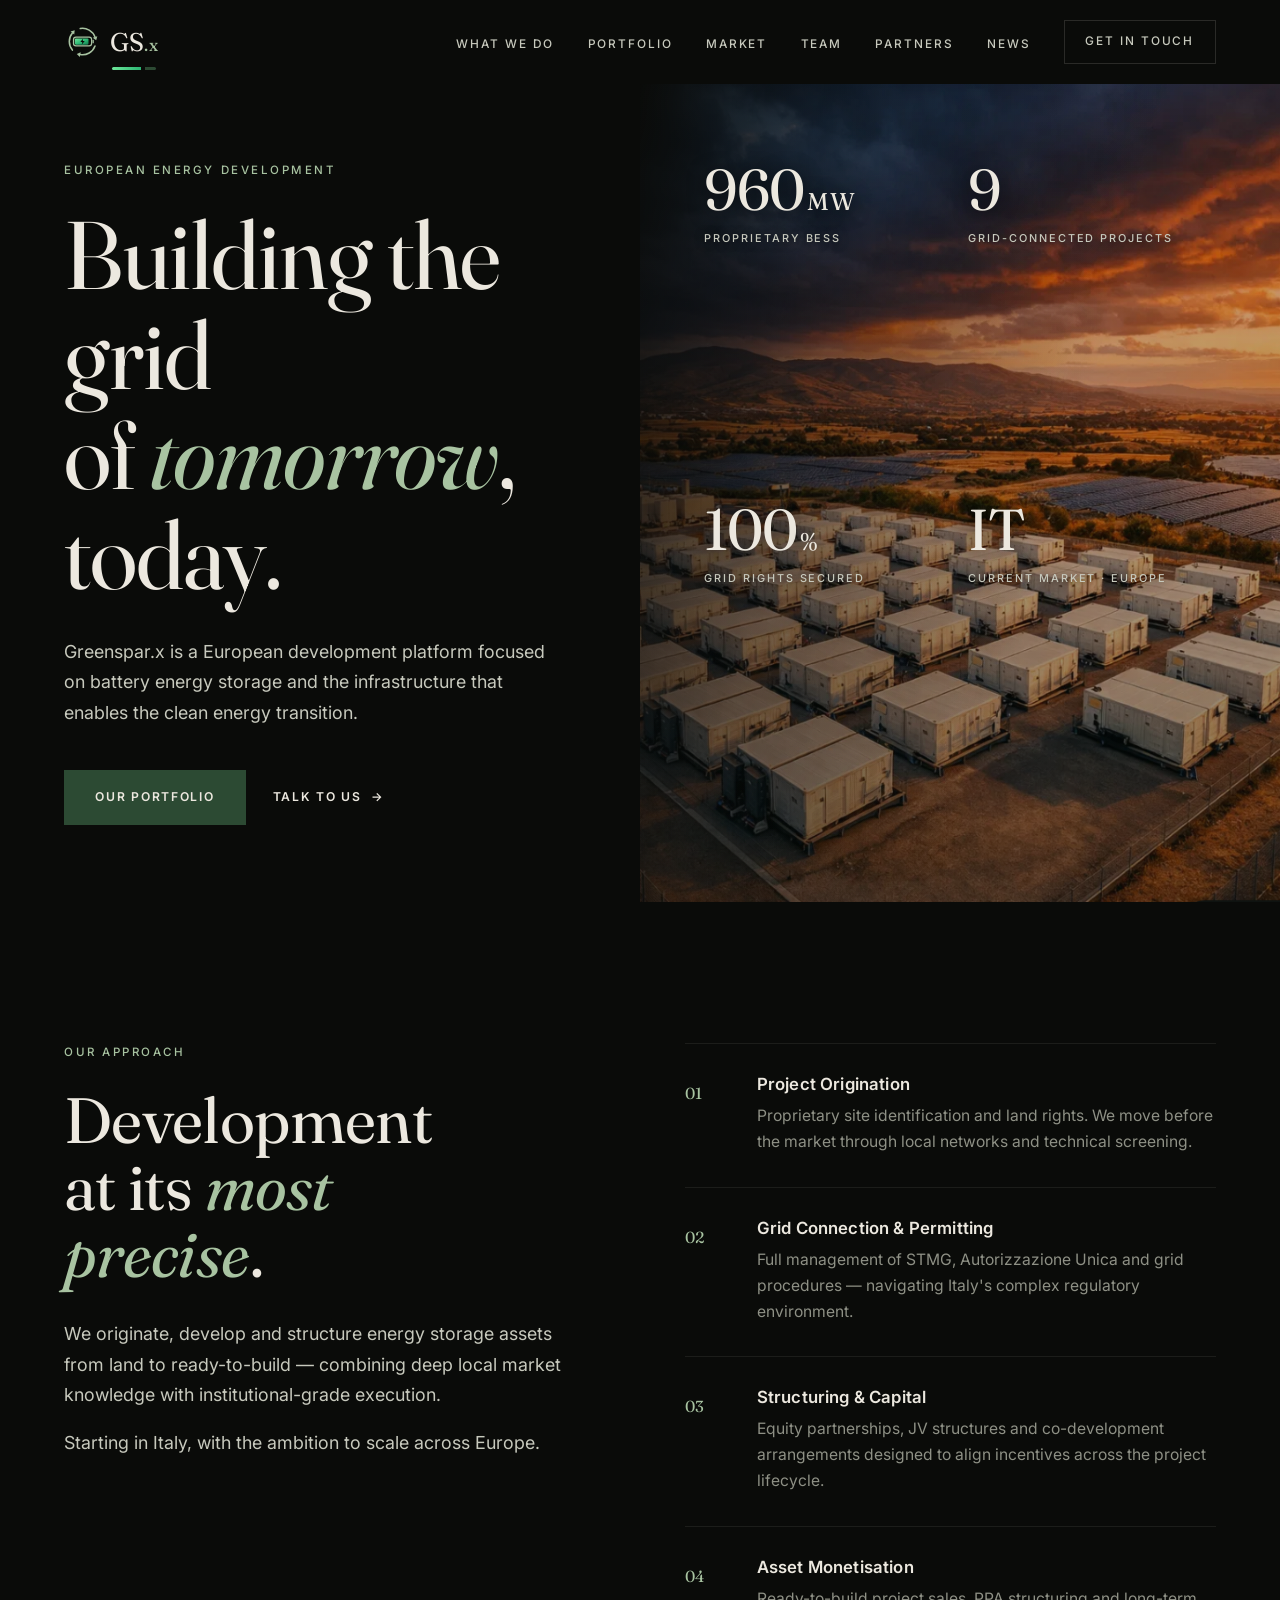
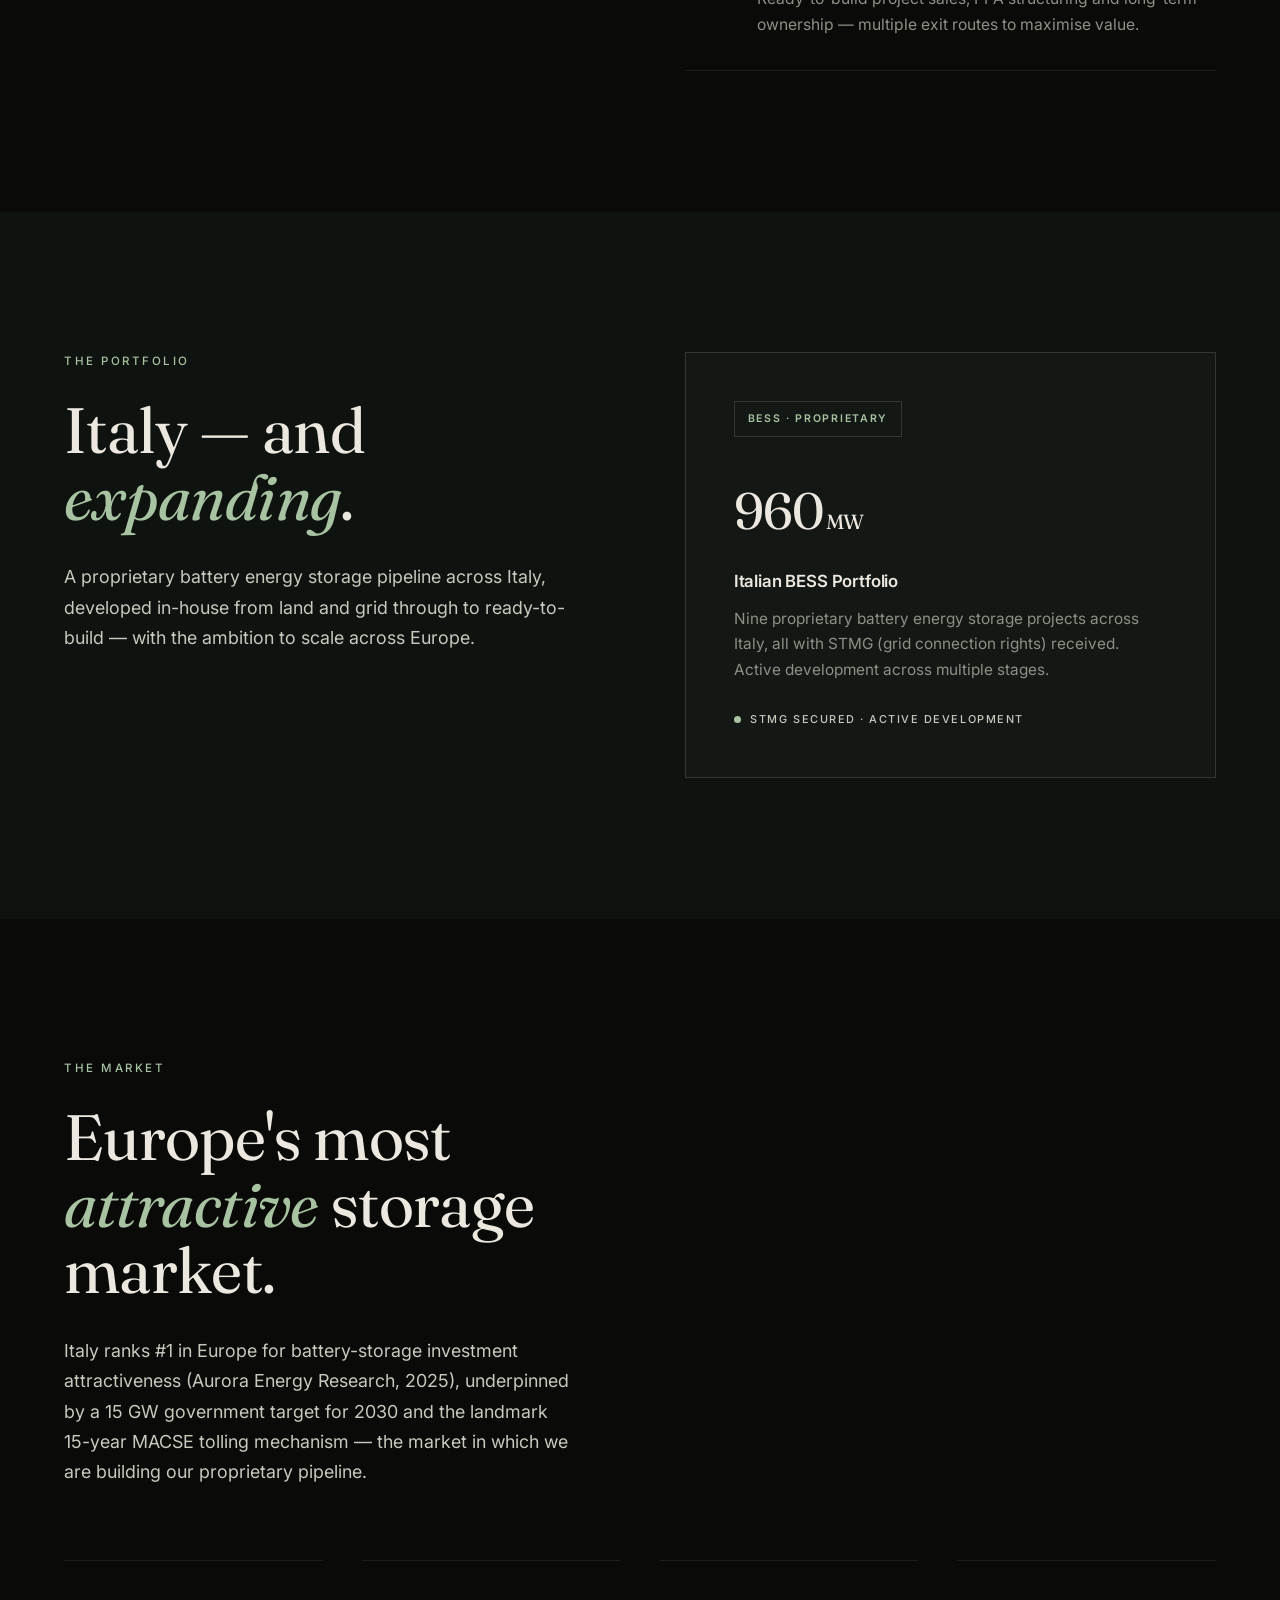
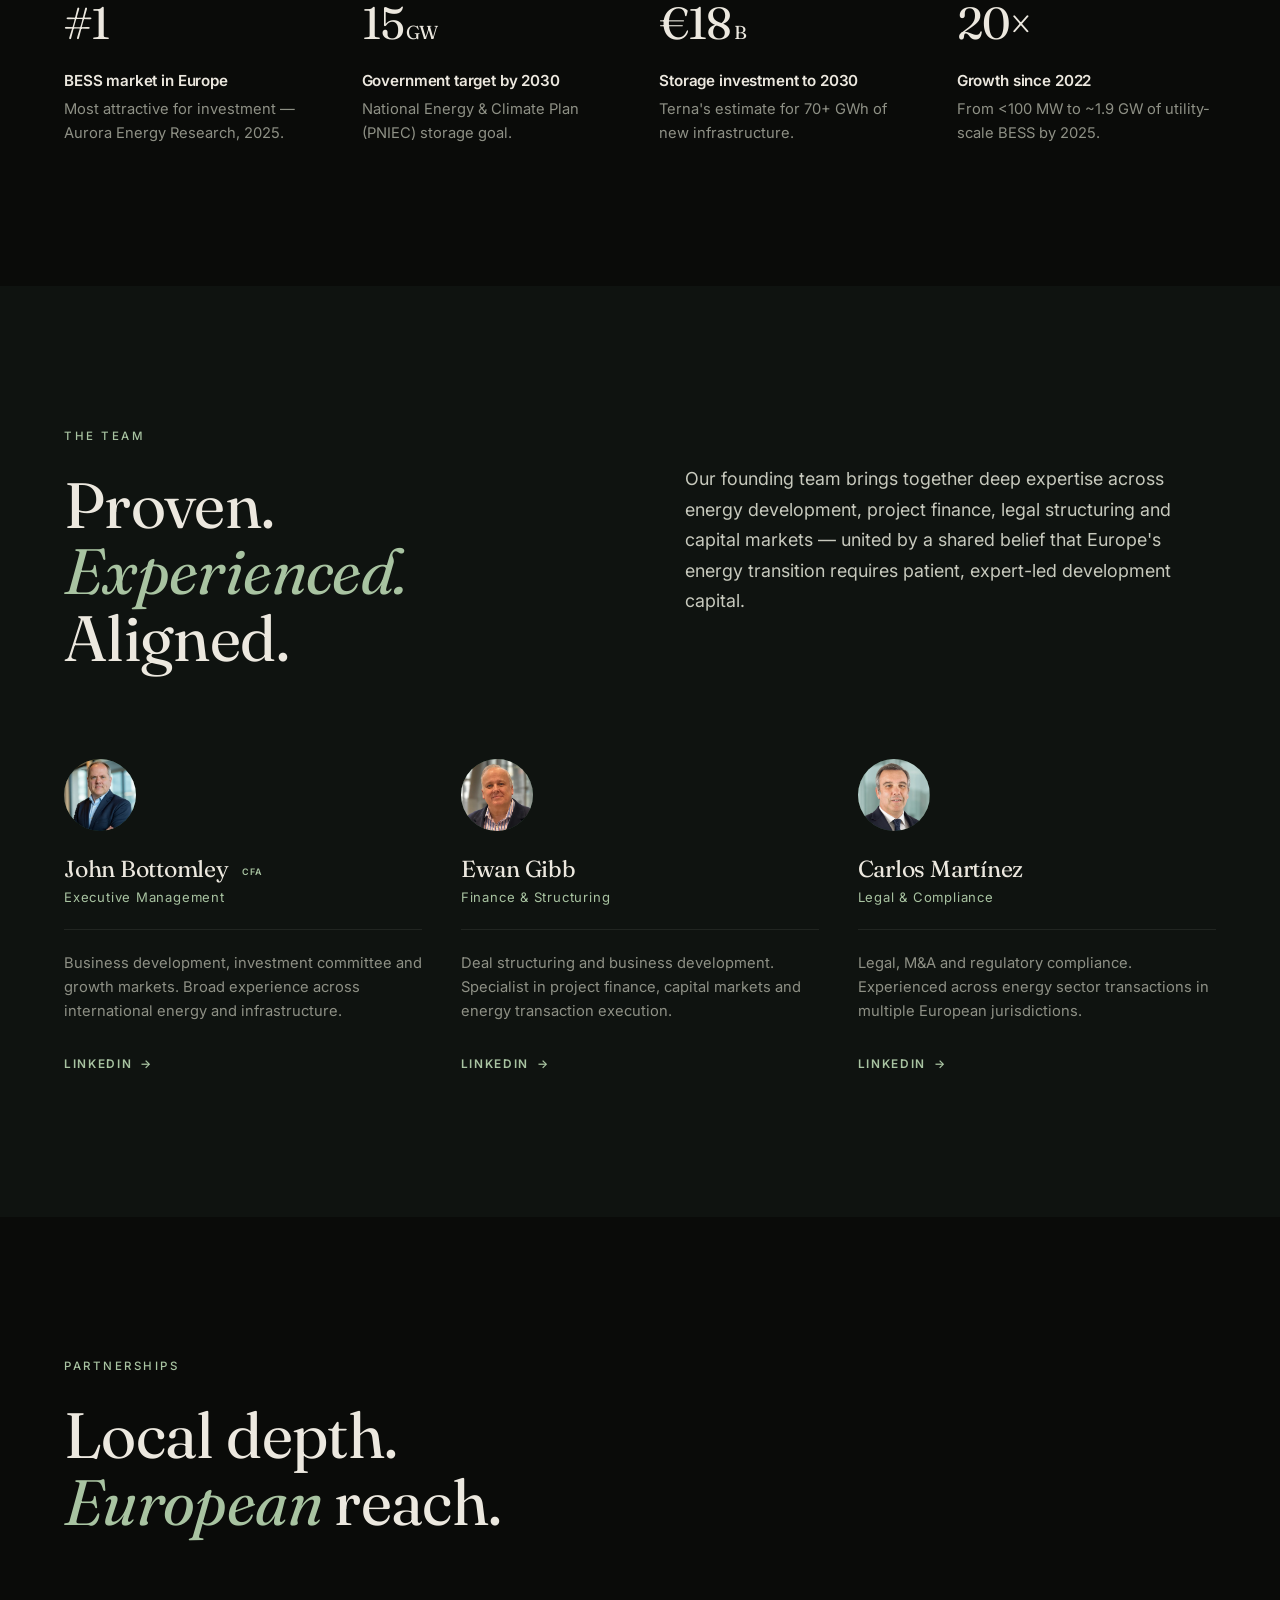
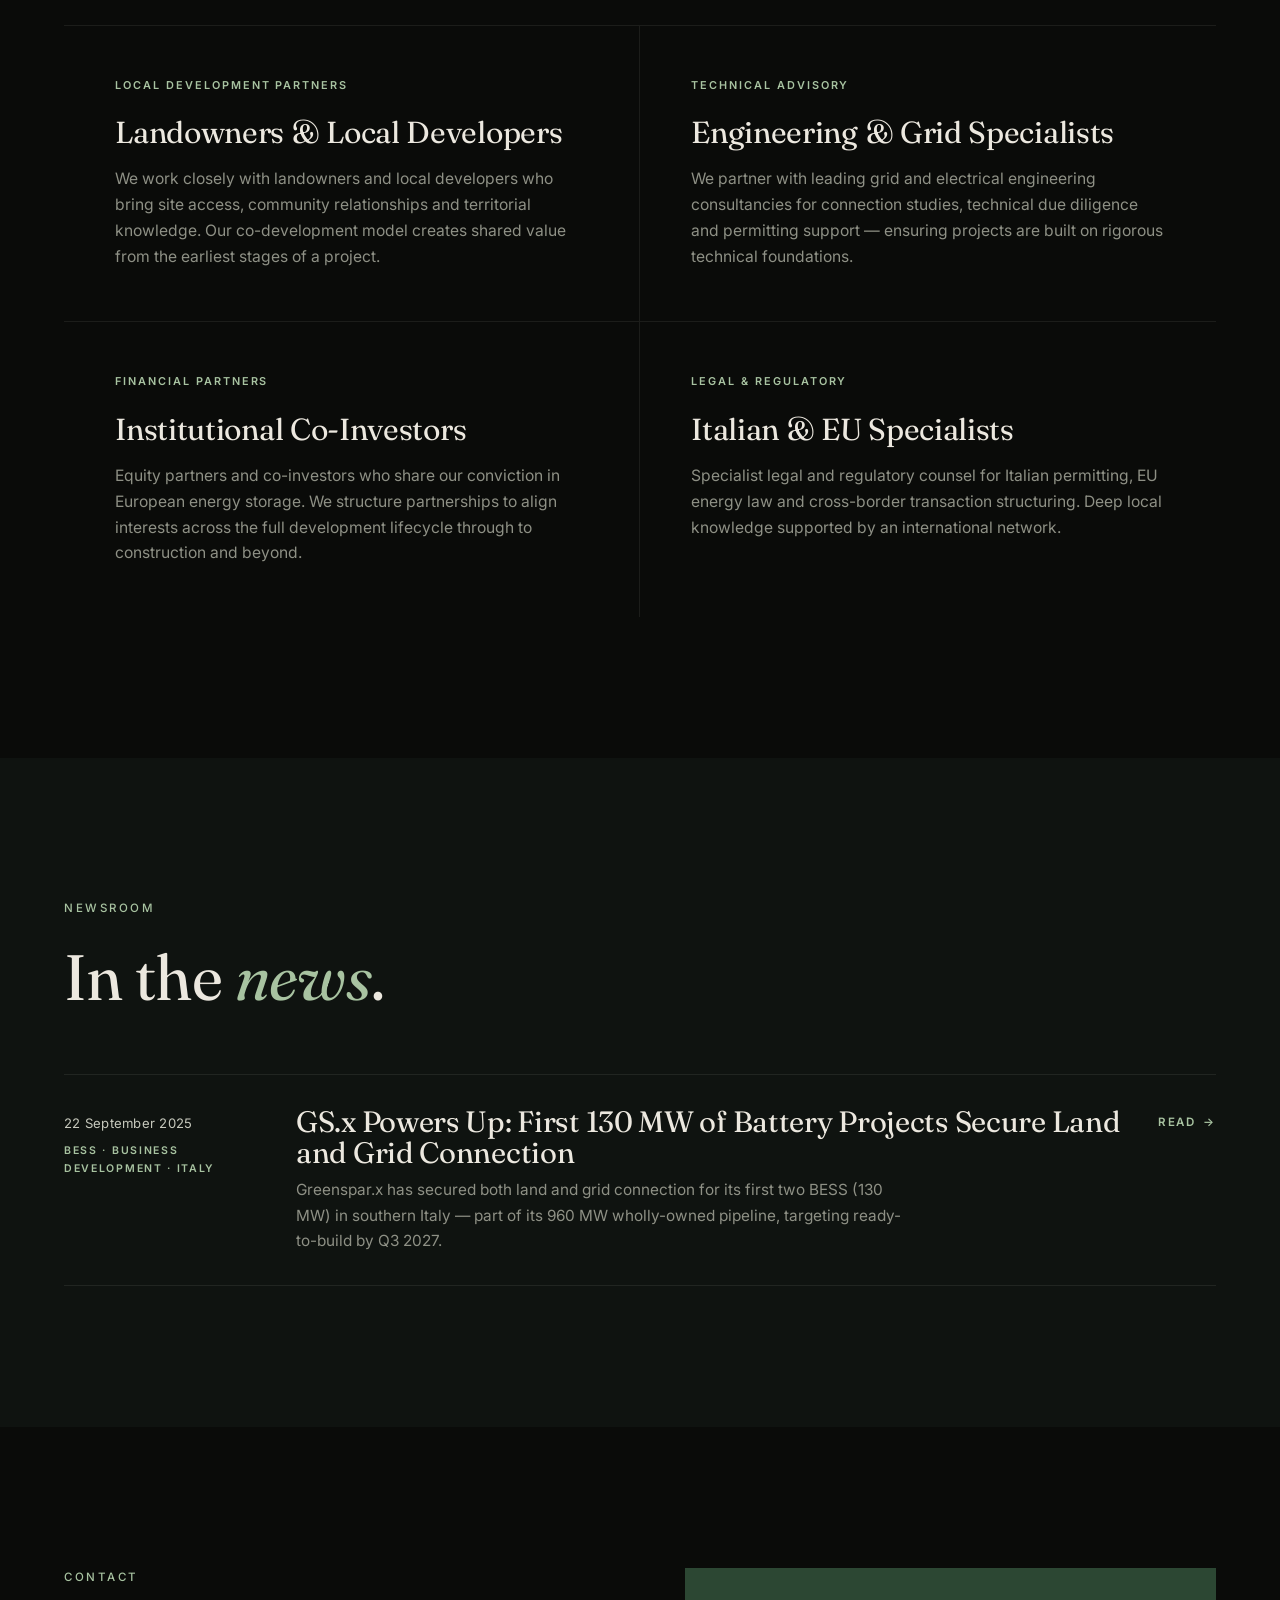
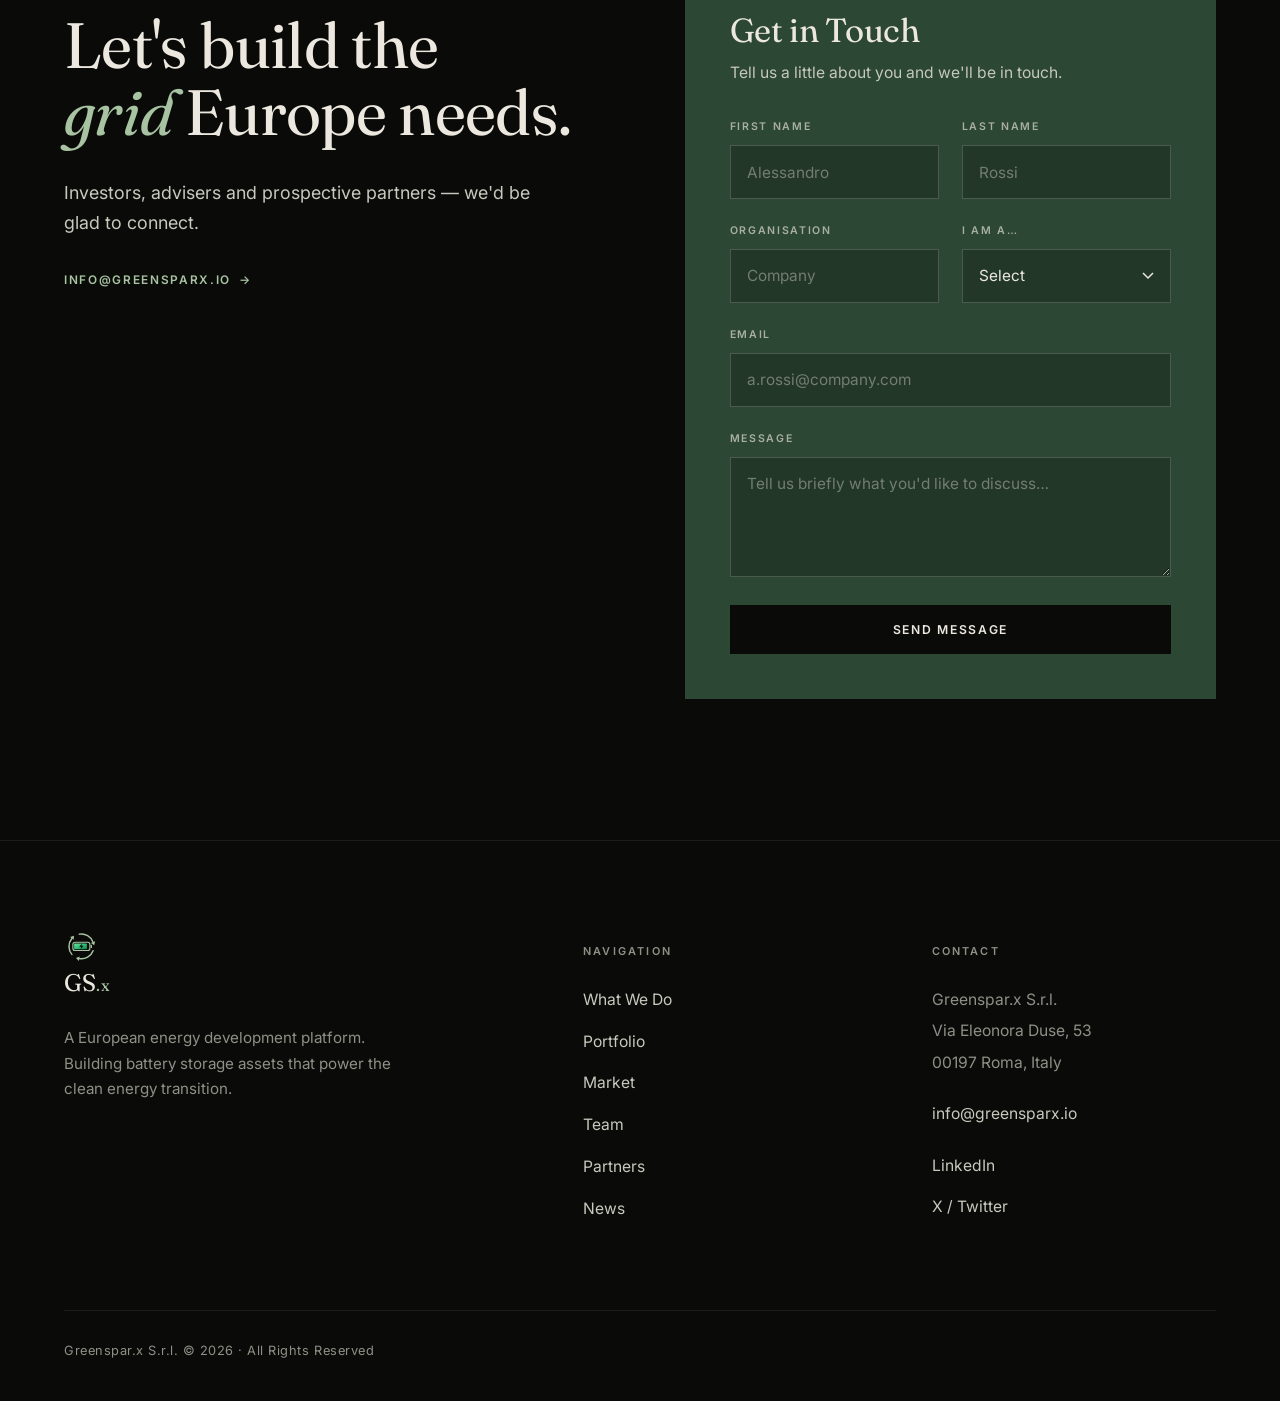
==== commit 48b0636e: "Go English-only for now; add CNAME for greensparx.io - Remove language auto-detect/redirect script, " ====
--- a/index.html
+++ b/index.html
@@ -3,41 +3,11 @@
 <head>
   <meta charset="UTF-8" />
   <meta name="viewport" content="width=device-width, initial-scale=1.0" />
-  <script>
-  /* Language: remember choice (localStorage) + auto-detect on first visit. */
-  (function(){
-    try{
-      var KEY='gsx-lang';
-      var cur=(document.documentElement.lang||'en').slice(0,2).toLowerCase();
-      var ls; try{ls=window.localStorage;}catch(_){ls=null;}
-      // Persist explicit flag clicks (delegated so it works before body parses)
-      document.addEventListener('click',function(e){
-        var t=e.target,a=t&&t.closest?t.closest('a.lang'):null;
-        if(a&&ls){var hl=(a.getAttribute('hreflang')||'').slice(0,2).toLowerCase();if(hl){try{ls.setItem(KEY,hl);}catch(_){}}}
-      });
-      var pref=null; if(ls){try{pref=ls.getItem(KEY);}catch(_){}}
-      var desired;
-      if(pref==='it'||pref==='en'){desired=pref;}
-      else if(sessionStorage.getItem('gsx-auto')){desired=cur;}
-      else{
-        var L=(navigator.languages&&navigator.languages.length)?navigator.languages:[navigator.language||navigator.userLanguage||'en'];
-        desired=L.some(function(l){return (l||'').toLowerCase().indexOf('it')===0;})?'it':'en';
-        try{sessionStorage.setItem('gsx-auto','1');}catch(_){}
-      }
-      if(desired!==cur){
-        window.location.replace((desired==='it'?'index-it.html':'index.html')+window.location.hash);
-      }
-    }catch(e){}
-  })();
-  </script>
   <title>GS.x — Greenspar.x · European Energy Development</title>
   <meta name="description" content="Greenspar.x (GS.x) is a European development platform focused on battery energy storage and the infrastructure that enables the clean energy transition. Building the grid of tomorrow, today." />
   <meta property="og:title" content="GS.x — Building the grid of tomorrow, today." />
   <meta property="og:description" content="European development platform focused on battery energy storage. 960 MW proprietary BESS pipeline across Italy, with grid rights secured. Starting in Italy, scaling across Europe." />
   <meta property="og:type" content="website" />
-  <link rel="alternate" hreflang="en" href="index.html" />
-  <link rel="alternate" hreflang="it" href="index-it.html" />
-  <link rel="alternate" hreflang="x-default" href="index.html" />
   <link rel="preconnect" href="https://fonts.googleapis.com" />
   <link rel="preconnect" href="https://fonts.gstatic.com" crossorigin />
   <link href="https://fonts.googleapis.com/css2?family=Fraunces:ital,opsz,wght@0,9..144,300..600;1,9..144,300..500&family=Inter:wght@400;500;600&display=swap" rel="stylesheet" />
@@ -61,8 +31,7 @@
           <li><a href="#news">News</a></li>
           <li><a href="#contact" class="btn btn--outline" style="padding:.7rem 1.3rem">Get in touch</a></li>
         </ul>
-<div class="lang-switch" role="group" aria-label="Language / Lingua"><a class="lang active" href="index.html" hreflang="en" title="English" aria-current="true"><svg class="flag" viewBox="0 0 60 30" xmlns="http://www.w3.org/2000/svg" aria-hidden="true"><clipPath id="ukc"><rect width="60" height="30" rx="3"/></clipPath><g clip-path="url(#ukc)"><rect width="60" height="30" fill="#012169"/><path d="M0,0 L60,30 M60,0 L0,30" stroke="#fff" stroke-width="6"/><path d="M0,0 L60,30 M60,0 L0,30" stroke="#C8102E" stroke-width="3"/><rect x="25" width="10" height="30" fill="#fff"/><rect y="10" width="60" height="10" fill="#fff"/><rect x="27" width="6" height="30" fill="#C8102E"/><rect y="12" width="60" height="6" fill="#C8102E"/></g></svg></a><a class="lang" href="index-it.html" hreflang="it" title="Italiano"><svg class="flag" viewBox="0 0 3 2" xmlns="http://www.w3.org/2000/svg" aria-hidden="true"><clipPath id="itc"><rect width="3" height="2" rx="0.18"/></clipPath><g clip-path="url(#itc)"><rect width="1" height="2" fill="#008C45"/><rect x="1" width="1" height="2" fill="#F4F5F0"/><rect x="2" width="1" height="2" fill="#CD212A"/></g></svg></a></div>
-                <button class="nav-toggle" aria-label="Toggle menu" aria-expanded="false">
+        <button class="nav-toggle" aria-label="Toggle menu" aria-expanded="false">
           <span></span><span></span><span></span>
         </button>
       </nav>
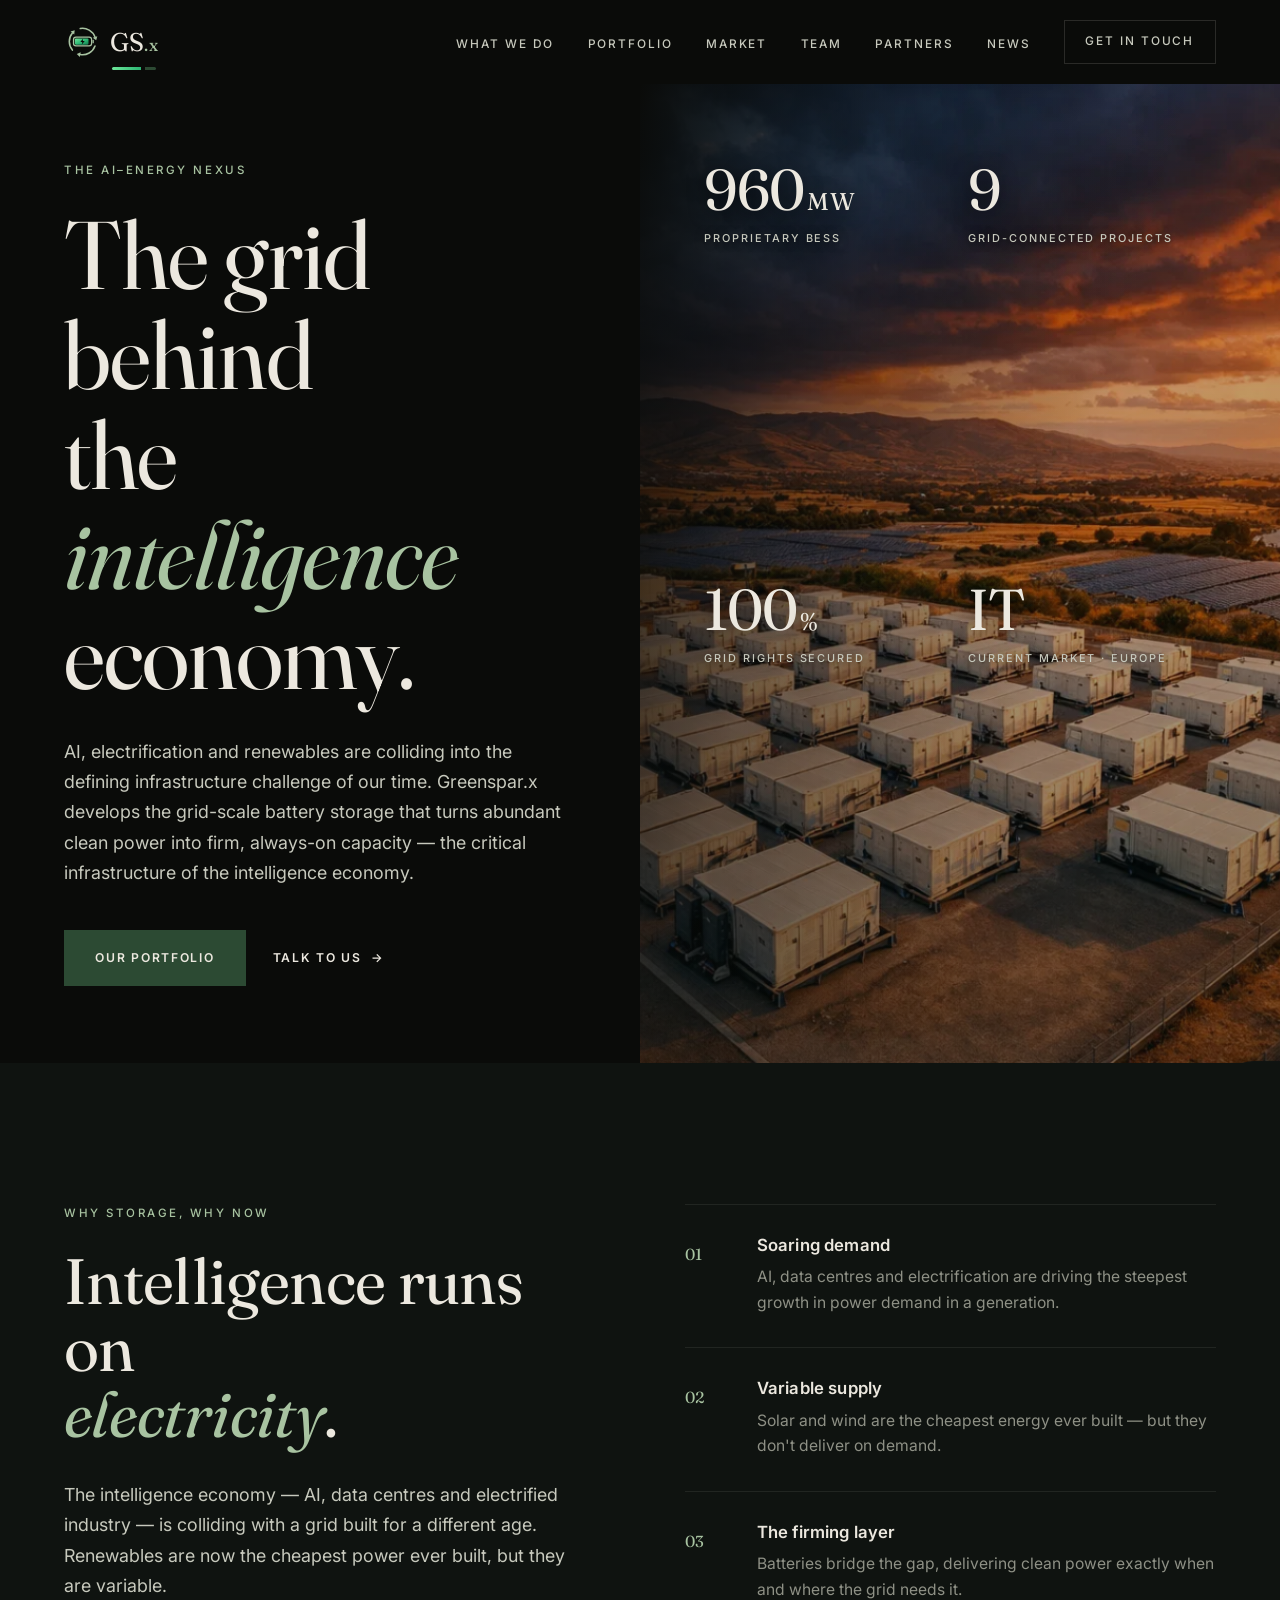
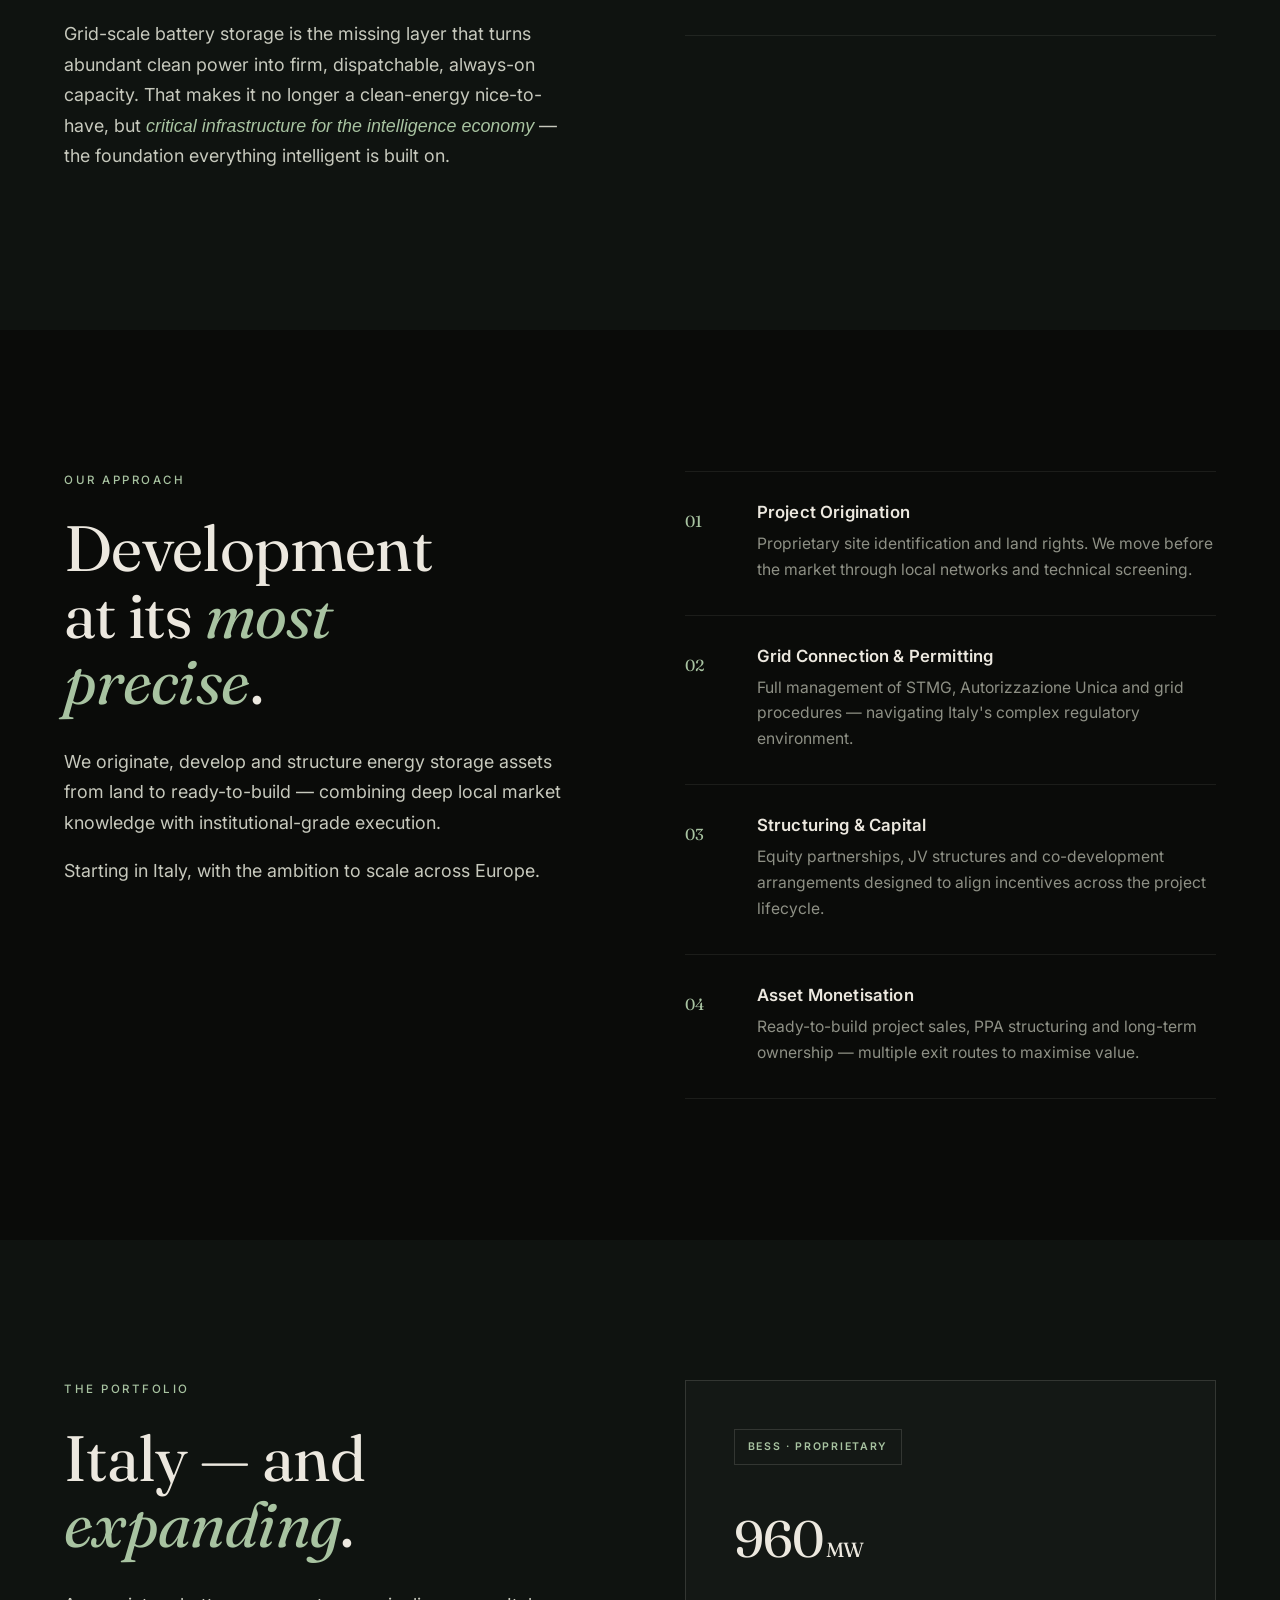
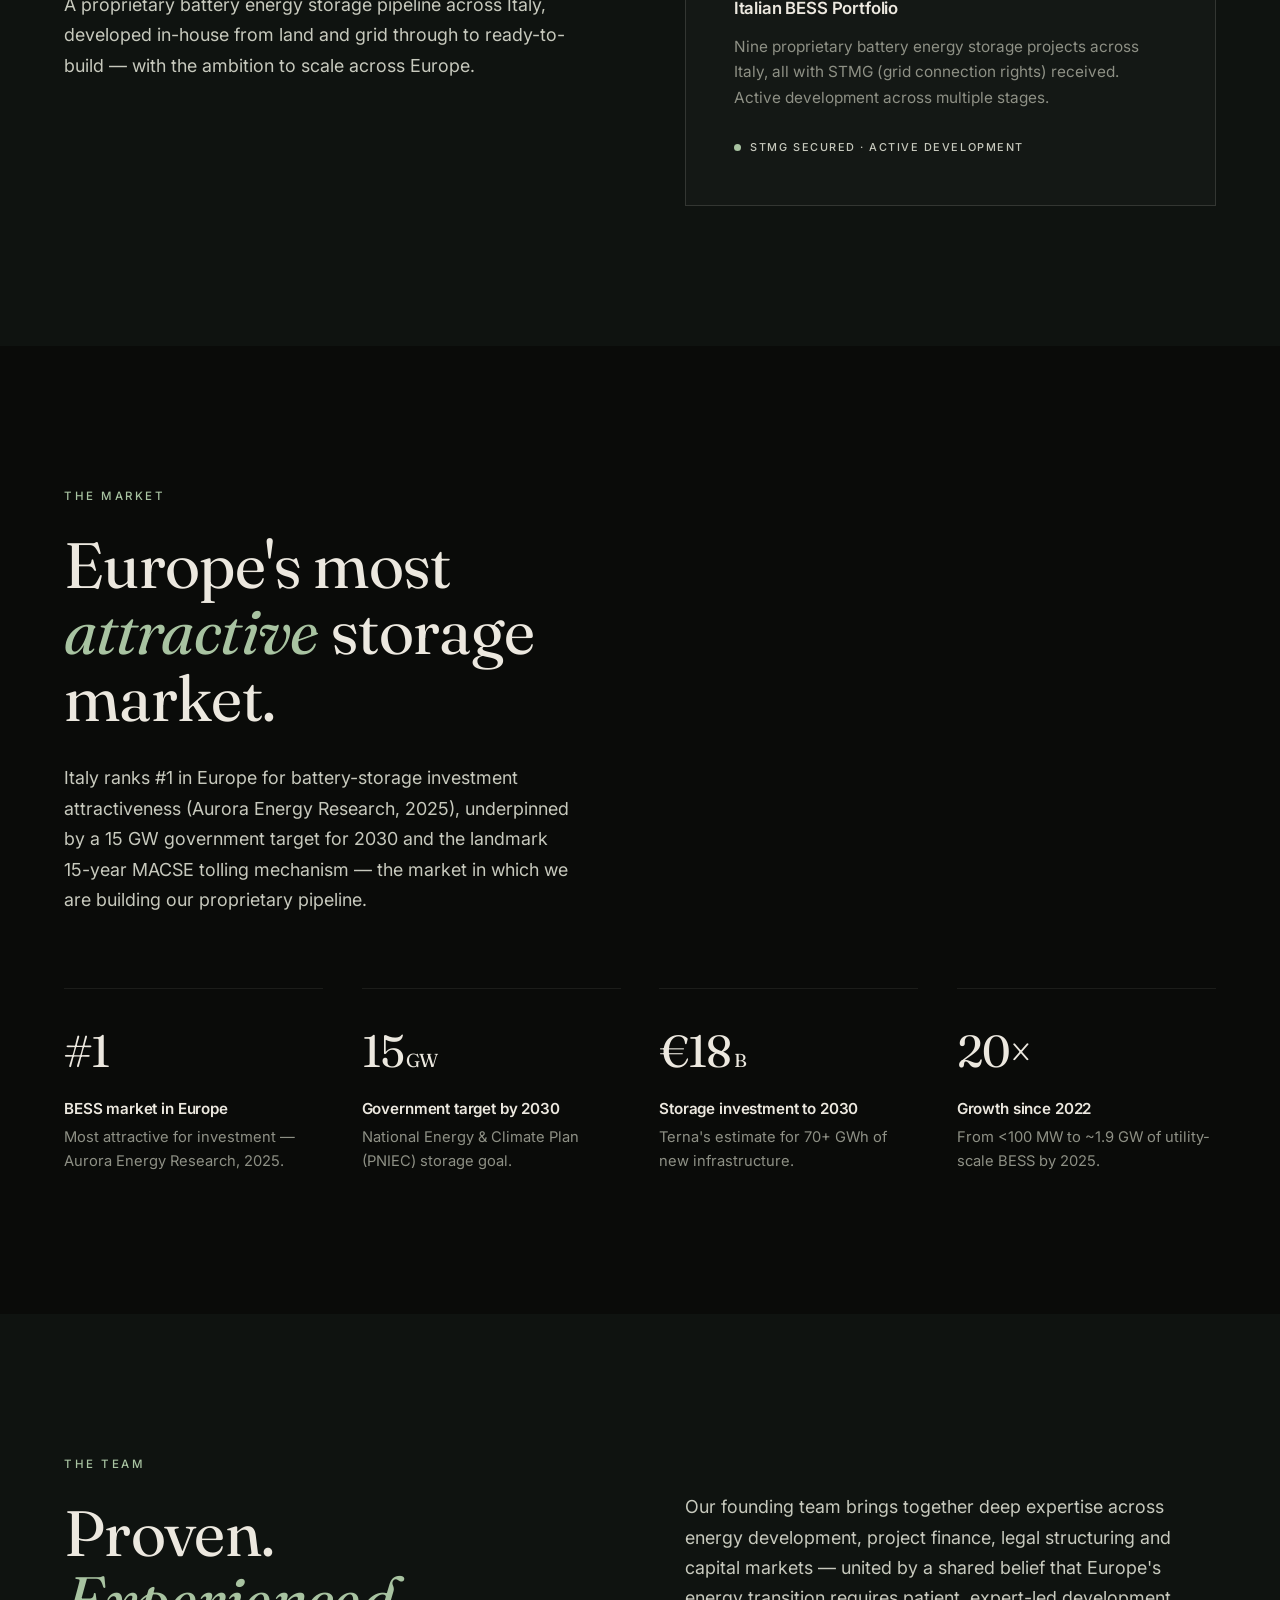
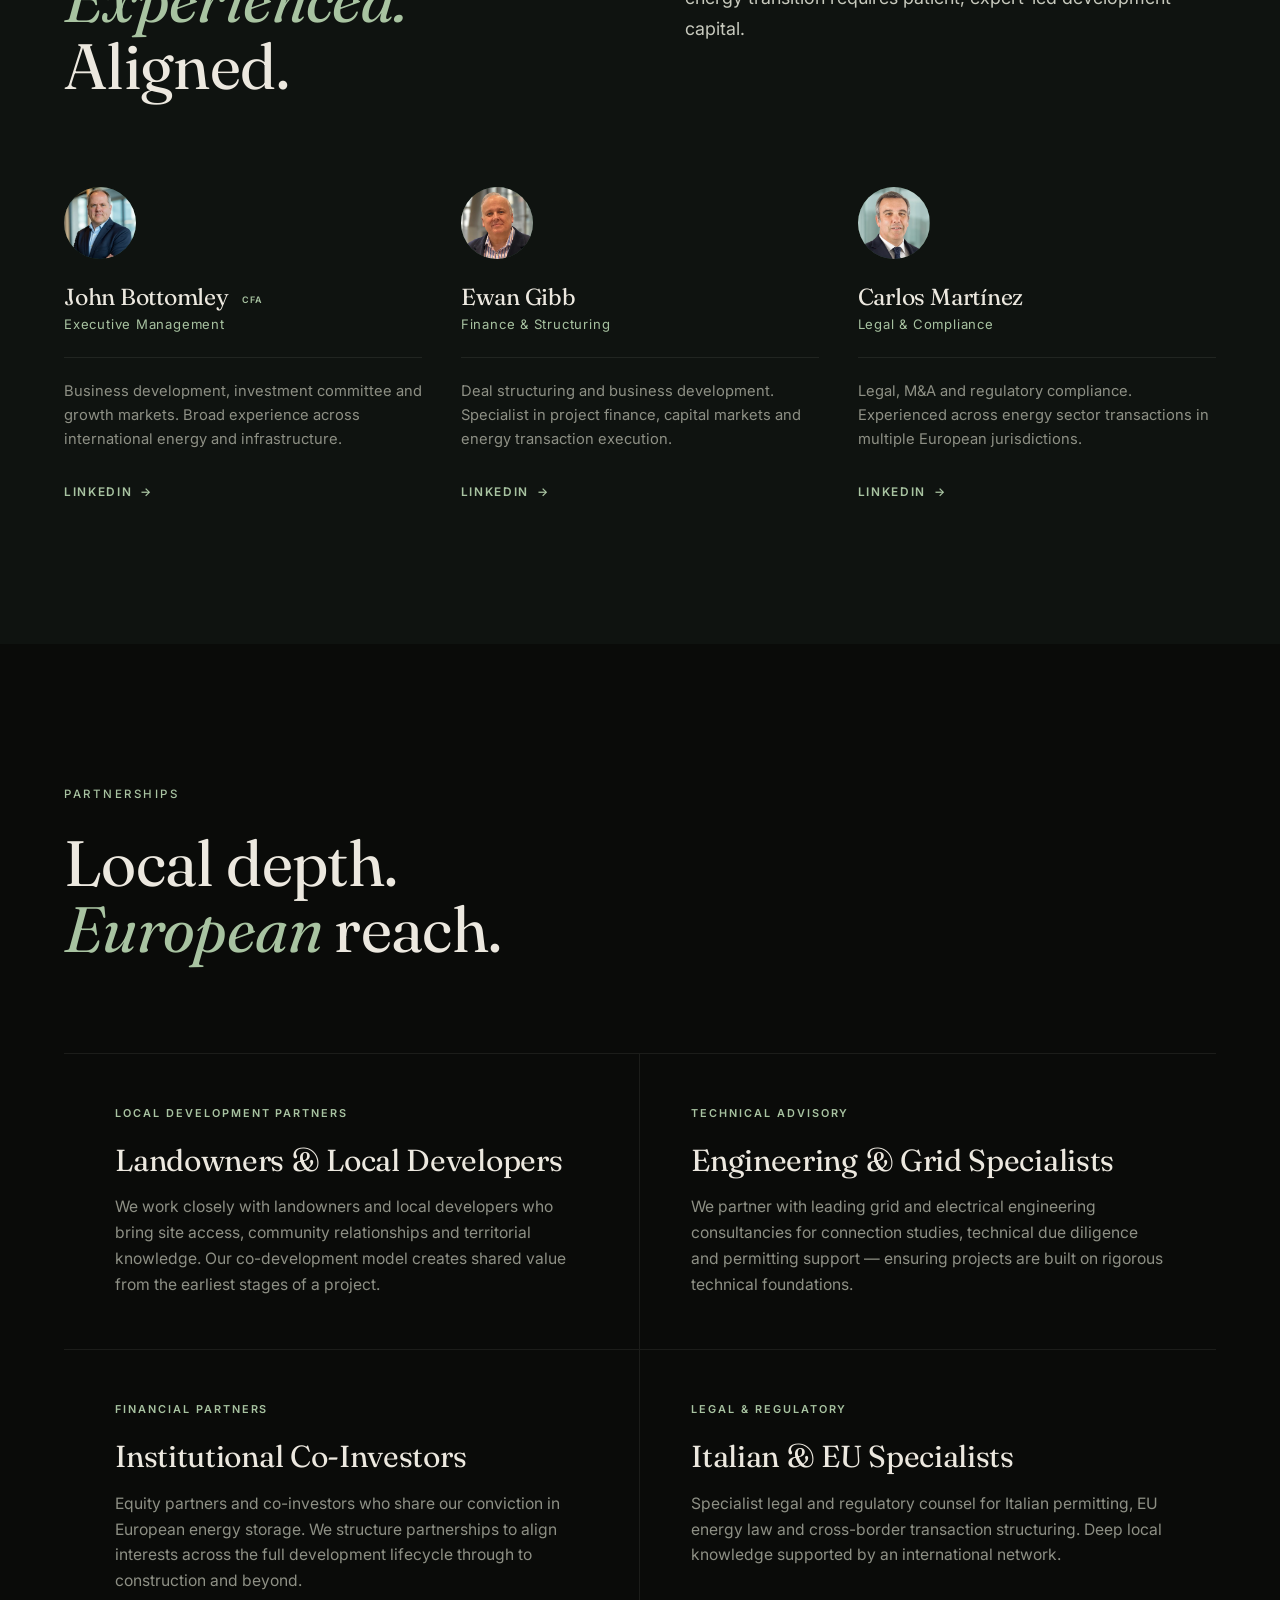
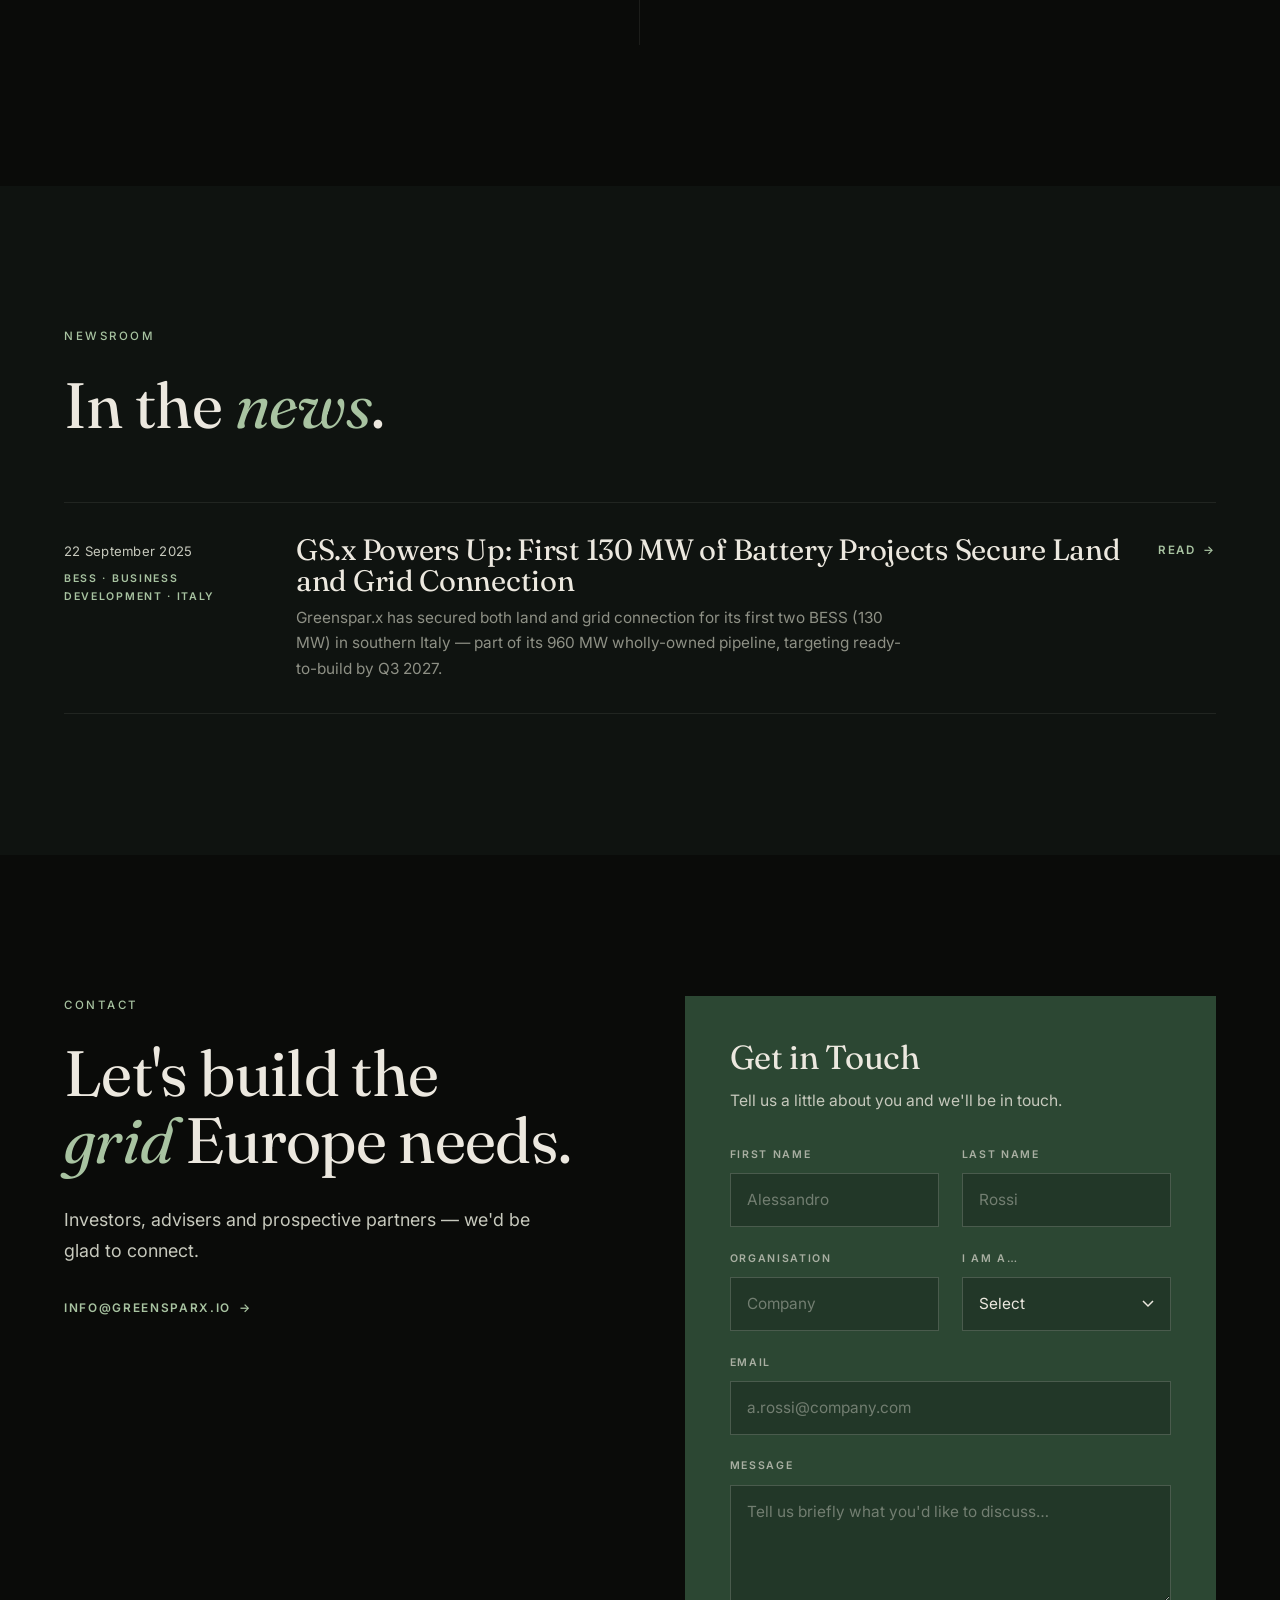
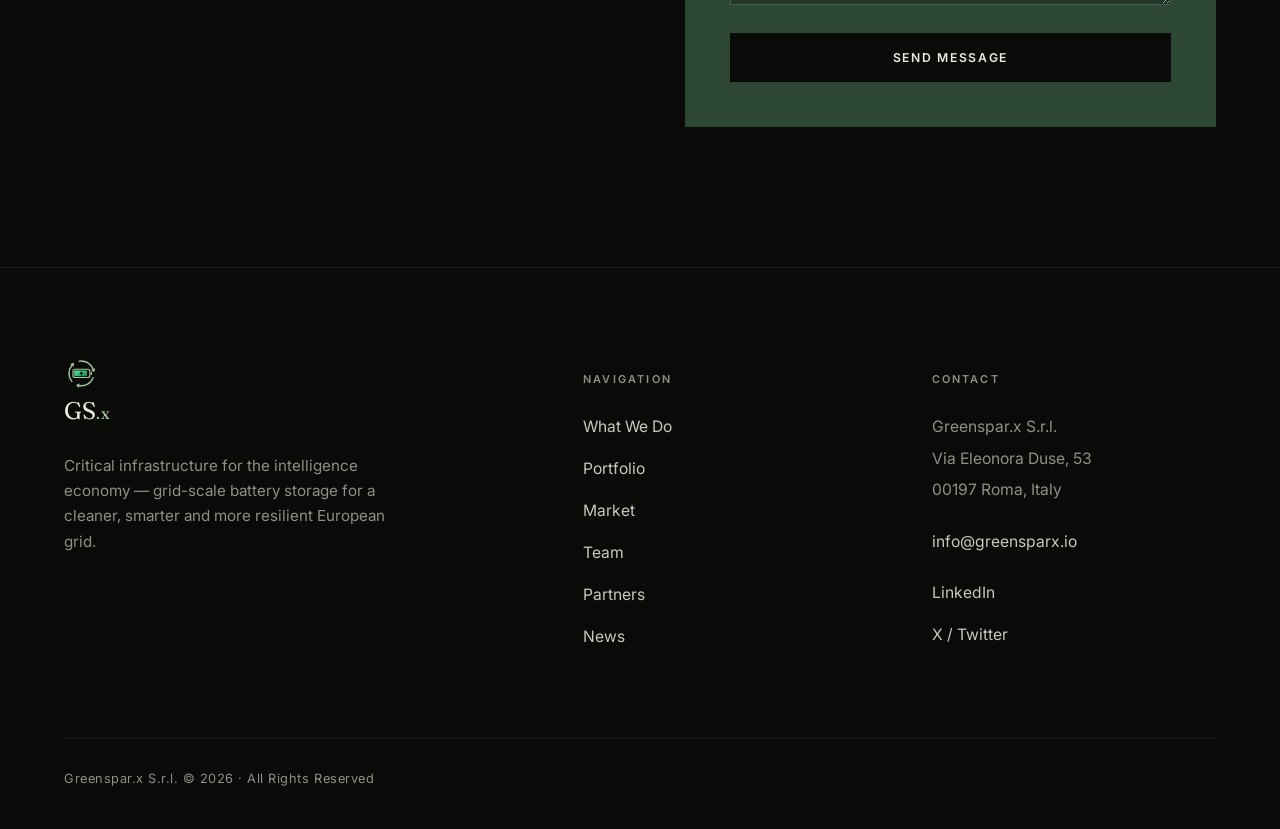
==== commit 1a9b7d52: "Reframe around the AI-energy nexus (critical infrastructure for the intelligence economy) - Hero: ne" ====
--- a/index.html
+++ b/index.html
@@ -3,10 +3,10 @@
 <head>
   <meta charset="UTF-8" />
   <meta name="viewport" content="width=device-width, initial-scale=1.0" />
-  <title>GS.x — Greenspar.x · European Energy Development</title>
-  <meta name="description" content="Greenspar.x (GS.x) is a European development platform focused on battery energy storage and the infrastructure that enables the clean energy transition. Building the grid of tomorrow, today." />
-  <meta property="og:title" content="GS.x — Building the grid of tomorrow, today." />
-  <meta property="og:description" content="European development platform focused on battery energy storage. 960 MW proprietary BESS pipeline across Italy, with grid rights secured. Starting in Italy, scaling across Europe." />
+  <title>GS.x — Critical Infrastructure for the Intelligence Economy</title>
+  <meta name="description" content="Greenspar.x (GS.x) develops grid-scale battery energy storage in Italy — the critical infrastructure powering the intelligence economy and a cleaner, smarter, more resilient European grid." />
+  <meta property="og:title" content="GS.x — The grid behind the intelligence economy." />
+  <meta property="og:description" content="The intelligence economy runs on electricity. Greenspar.x develops the grid-scale battery storage that turns abundant clean power into firm, always-on capacity — critical infrastructure for the AI era. 960 MW proprietary BESS pipeline in Italy." />
   <meta property="og:type" content="website" />
   <link rel="preconnect" href="https://fonts.googleapis.com" />
   <link rel="preconnect" href="https://fonts.gstatic.com" crossorigin />
@@ -43,9 +43,9 @@
     <section class="hero">
       <div class="hero-grid">
         <div class="hero-copy container-left">
-          <p class="eyebrow reveal in">European Energy Development</p>
-          <h1 class="h-hero reveal in">Building the grid<br>of <em>tomorrow</em>,<br>today.</h1>
-          <p class="lede reveal in">Greenspar.x is a European development platform focused on battery energy storage and the infrastructure that enables the clean energy transition.</p>
+          <p class="eyebrow reveal in">The AI&ndash;Energy Nexus</p>
+          <h1 class="h-hero reveal in">The grid behind<br>the <em>intelligence</em><br>economy.</h1>
+          <p class="lede reveal in">AI, electrification and renewables are colliding into the defining infrastructure challenge of our time. Greenspar.x develops the grid-scale battery storage that turns abundant clean power into firm, always-on capacity &mdash; the critical infrastructure of the intelligence economy.</p>
           <div class="hero-actions reveal in">
             <a href="#portfolio" class="btn btn--solid">Our portfolio</a>
             <a href="#contact" class="btn btn--text">Talk to us <span class="arrow">&rarr;</span></a>
@@ -56,21 +56,48 @@
           <div class="hero-photo"></div>
           <div class="hero-stats">
             <div class="hstat">
-              <div class="num figure">960<span class="u">MW</span></div>
+              <div class="num figure"><span class="count" data-to="960">960</span><span class="u">MW</span></div>
               <div class="cap">Proprietary BESS</div>
             </div>
             <div class="hstat">
-              <div class="num figure">9</div>
+              <div class="num figure"><span class="count" data-to="9">9</span></div>
               <div class="cap">Grid-connected projects</div>
             </div>
             <div class="hstat">
-              <div class="num figure">100<span class="u">%</span></div>
+              <div class="num figure"><span class="count" data-to="100">100</span><span class="u">%</span></div>
               <div class="cap">Grid rights secured</div>
             </div>
             <div class="hstat">
               <div class="num figure">IT</div>
               <div class="cap">Current market · Europe</div>
             </div>
+          </div>
+        </div>
+      </div>
+    </section>
+
+
+    <!-- Thesis: the AI-energy nexus -->
+    <section class="section section--alt" id="thesis">
+      <div class="container split split--top">
+        <div class="section-head reveal">
+          <p class="eyebrow">Why storage, why now</p>
+          <h2 class="h-section">Intelligence runs on<br><em>electricity</em>.</h2>
+          <p class="lede" style="margin-top:2rem">The intelligence economy &mdash; AI, data centres and electrified industry &mdash; is colliding with a grid built for a different age. Renewables are now the cheapest power ever built, but they are variable.</p>
+          <p class="lede">Grid-scale battery storage is the missing layer that turns abundant clean power into firm, dispatchable, always-on capacity. That makes it no longer a clean-energy nice-to-have, but <em>critical infrastructure for the intelligence economy</em> &mdash; the foundation everything intelligent is built on.</p>
+        </div>
+        <div class="steps reveal">
+          <div class="step">
+            <div class="idx">01</div>
+            <div><h3>Soaring demand</h3><p>AI, data centres and electrification are driving the steepest growth in power demand in a generation.</p></div>
+          </div>
+          <div class="step">
+            <div class="idx">02</div>
+            <div><h3>Variable supply</h3><p>Solar and wind are the cheapest energy ever built &mdash; but they don't deliver on demand.</p></div>
+          </div>
+          <div class="step">
+            <div class="idx">03</div>
+            <div><h3>The firming layer</h3><p>Batteries bridge the gap, delivering clean power exactly when and where the grid needs it.</p></div>
           </div>
         </div>
       </div>
@@ -258,7 +285,7 @@
         </div>
 
         <div class="news-list reveal">
-          <a class="news-item" href="https://greensparx.io/news/f/gsx-powers-up" target="_blank" rel="noopener">
+          <a class="news-item" href="news-gsx-powers-up.html">
             <div class="news-meta">
               <span class="date">22 September 2025</span>
               <span class="cat">BESS · Business Development · Italy</span>
@@ -289,7 +316,11 @@
           <div class="form-panel">
             <h3>Get in Touch</h3>
             <p class="intro">Tell us a little about you and we'll be in touch.</p>
-            <form data-contact-form novalidate>
+            <form data-contact-form action="https://formsubmit.co/info@greensparx.io" method="POST" novalidate>
+              <input type="hidden" name="_subject" value="New enquiry from greensparx.io" />
+              <input type="hidden" name="_captcha" value="false" />
+              <input type="hidden" name="_template" value="table" />
+              <input type="text" name="_honey" style="display:none" tabindex="-1" autocomplete="off" aria-hidden="true" />
               <div class="form-grid">
                 <div class="field">
                   <label for="fname">First name</label>
@@ -339,7 +370,7 @@
       <div class="footer-top">
         <div class="footer-brand">
           <a class="brand" href="#top"><svg class="brand-icon" viewBox="-84 -84 168 168" xmlns="http://www.w3.org/2000/svg" aria-hidden="true"><defs><linearGradient id="cff" x1="0" y1="0" x2="1" y2="1"><stop offset="0" stop-color="#6ee79a"/><stop offset="0.55" stop-color="#2bb673"/><stop offset="1" stop-color="#127a4d"/></linearGradient></defs><g transform="rotate(0.00)"><path d="M 56.38 20.52 A 60 60 0 0 1 -10.42 59.09" fill="none" stroke="#a8c3a1" stroke-width="7" stroke-linecap="round"/><path d="M -26.18 56.31 L -12.33 69.92 L -8.51 48.26 Z" fill="#a8c3a1"/></g><g transform="rotate(120.00)"><path d="M 56.38 20.52 A 60 60 0 0 1 -10.42 59.09" fill="none" stroke="#a8c3a1" stroke-width="7" stroke-linecap="round"/><path d="M -26.18 56.31 L -12.33 69.92 L -8.51 48.26 Z" fill="#a8c3a1"/></g><g transform="rotate(240.00)"><path d="M 56.38 20.52 A 60 60 0 0 1 -10.42 59.09" fill="none" stroke="#a8c3a1" stroke-width="7" stroke-linecap="round"/><path d="M -26.18 56.31 L -12.33 69.92 L -8.51 48.26 Z" fill="#a8c3a1"/></g><rect x="-35" y="-14" width="62" height="28" rx="5" fill="url(#cff)"/><rect x="-41" y="-20" width="82" height="40" rx="11" fill="none" stroke="#a8c3a1" stroke-width="5.5"/><rect x="45" y="-8" width="6" height="16" rx="3" fill="#a8c3a1"/><path transform="translate(-14.399999999999999,-14.399999999999999) scale(1.2)" fill="#0a0b09" d="M13.5 1 L3.5 13.5 H11 L9 23 L20.5 9.5 H13 Z"/></svg><span class="brand-wm">GS<span class="x">.x</span></span></a>
-          <p>A European energy development platform. Building battery storage assets that power the clean energy transition.</p>
+          <p>Critical infrastructure for the intelligence economy &mdash; grid-scale battery storage for a cleaner, smarter and more resilient European grid.</p>
         </div>
         <div class="footer-col">
           <h4>Navigation</h4>
--- a/css/styles.css
+++ b/css/styles.css
@@ -336,6 +336,18 @@
 .news-read { font-family: var(--sans); font-size: .72rem; font-weight: 600; letter-spacing: .14em; text-transform: uppercase; color: var(--sage); display: inline-flex; gap: .5rem; align-items: center; white-space: nowrap; padding-top: .35rem; }
 .news-read .arrow { transition: transform var(--transition); }
 .news-item:hover .news-read .arrow { transform: translateX(4px); }
+
+/* ------------------------------ Article (news) -------------------------- */
+.article { padding: clamp(8rem, 12vw, 11rem) 0 clamp(4rem, 8vw, 7rem); }
+.article-wrap { max-width: 760px; margin-inline: auto; }
+.article .breadcrumb { font-size: .8rem; letter-spacing: .04em; color: var(--muted); margin-bottom: 1.4rem; }
+.article .breadcrumb a:hover { color: var(--sage); }
+.article-title { font-family: var(--serif); font-weight: 700; font-size: clamp(2rem, 4.6vw, 3.2rem); line-height: 1.08; letter-spacing: -.01em; margin: .6rem 0 2rem; }
+.prose { font-size: 1.08rem; line-height: 1.8; color: var(--soft); }
+.prose p { margin: 0 0 1.4rem; }
+.prose strong { color: var(--paper); font-weight: 600; }
+.prose h2 { font-family: var(--serif); font-weight: 700; font-size: clamp(1.4rem, 2.6vw, 1.9rem); color: var(--paper); margin: 2.6rem 0 1rem; }
+.article-back { margin-top: 3rem; }
 
 /* ------------------------------ Footer ---------------------------------- */
 .site-footer { border-top: 1px solid var(--line-soft); padding-block: clamp(3.5rem, 7vw, 5.5rem) 2.5rem; }
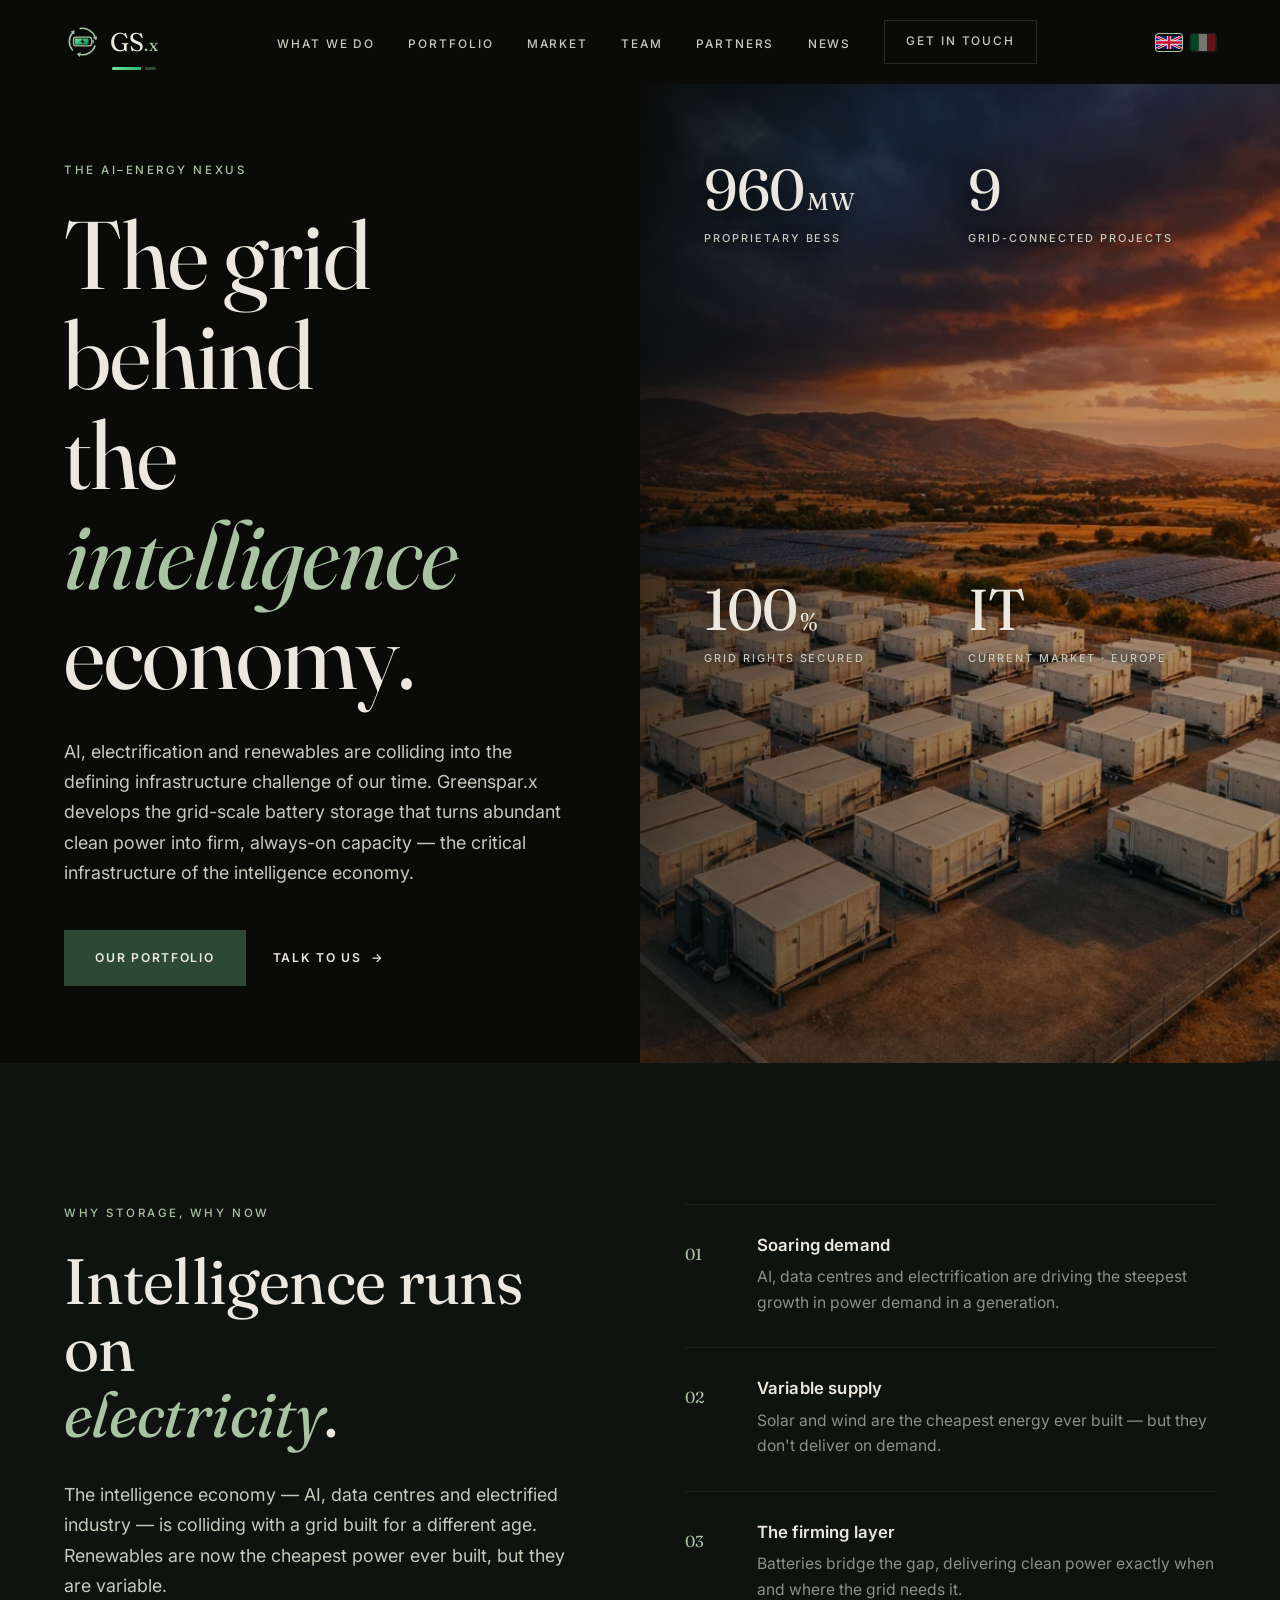
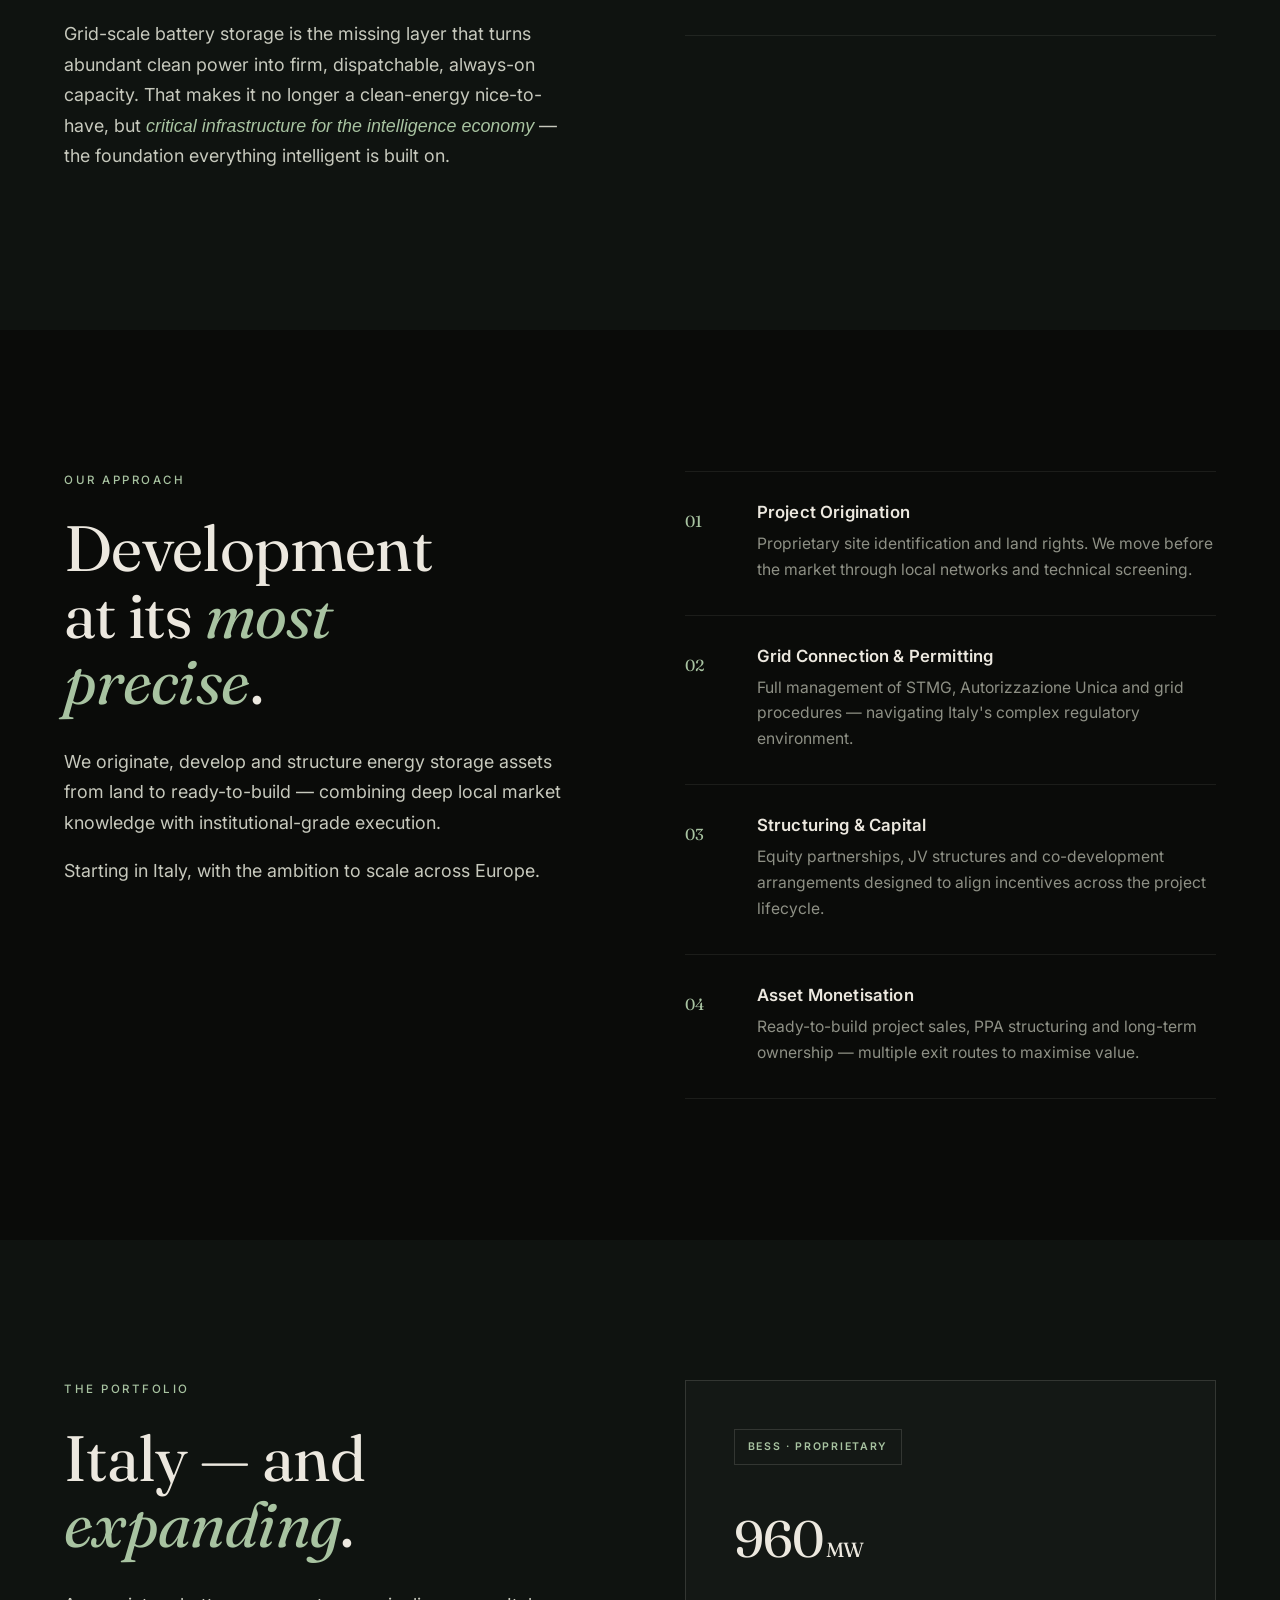
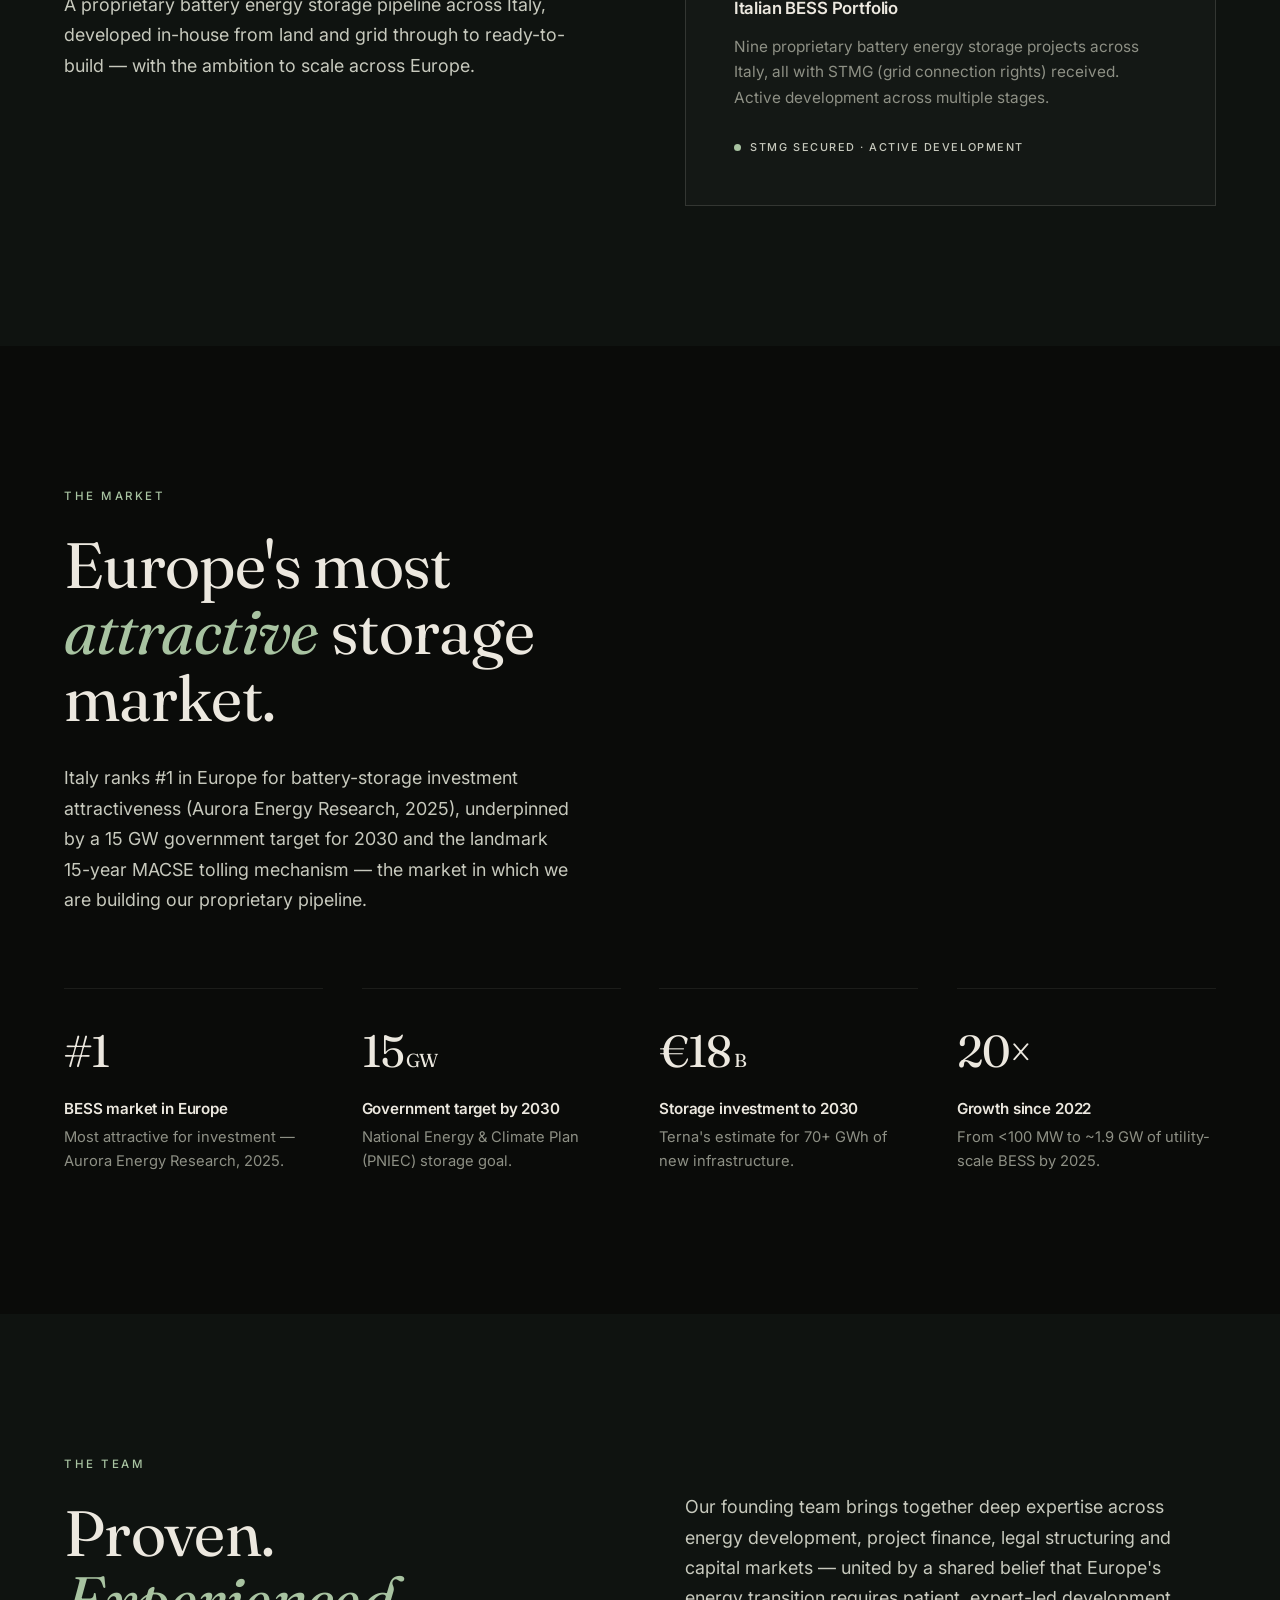
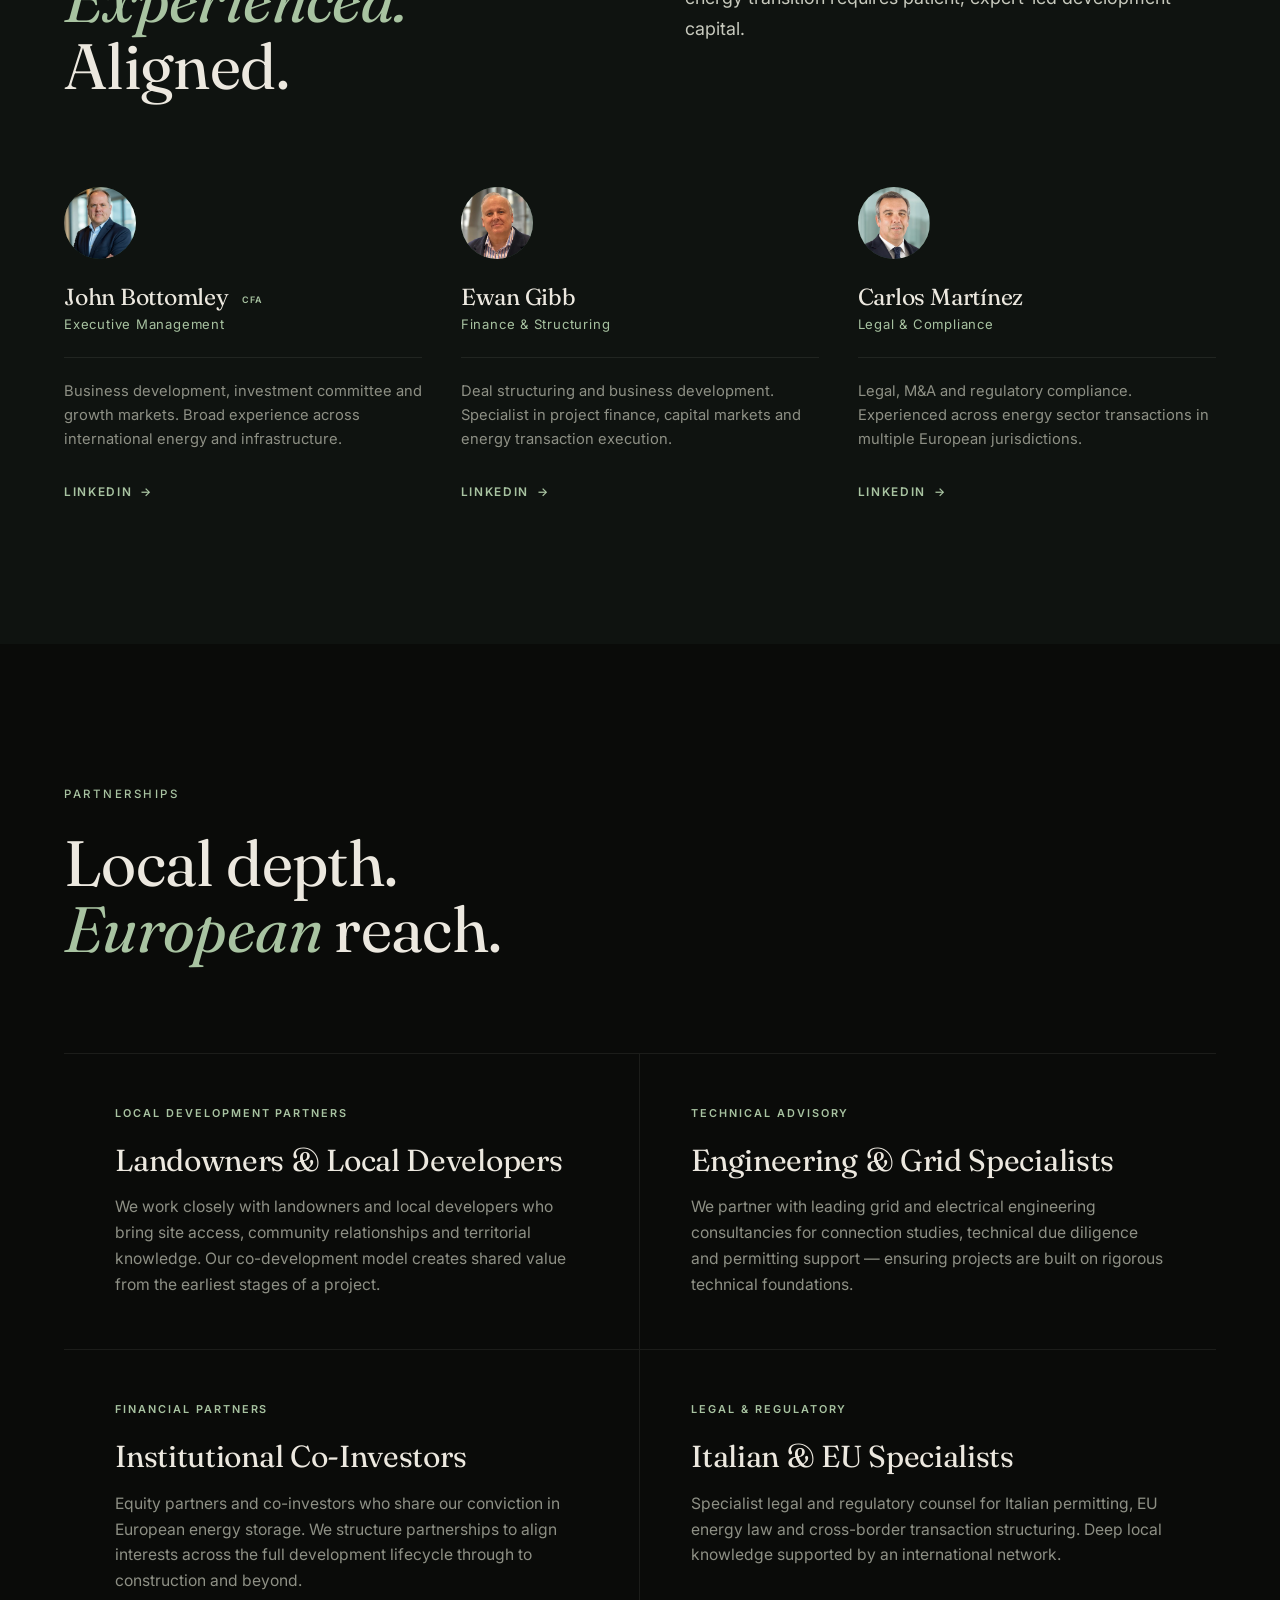
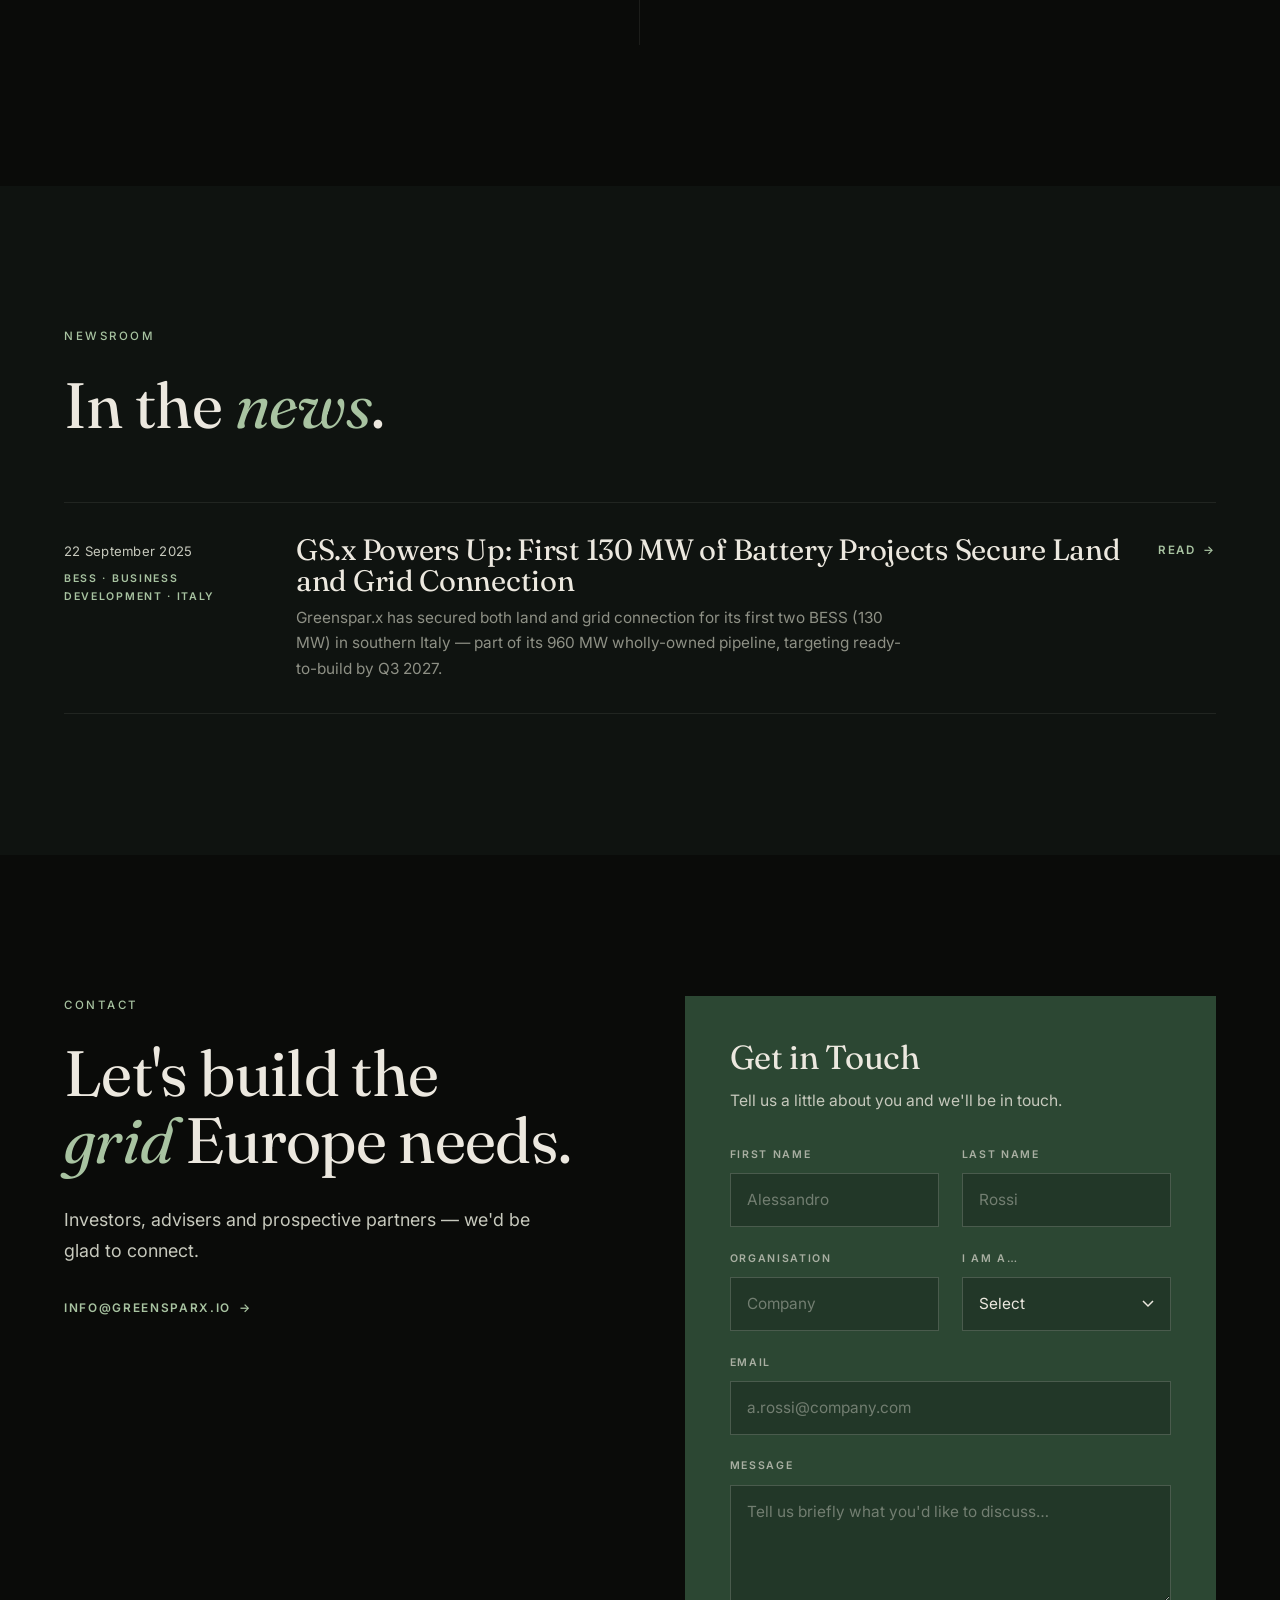
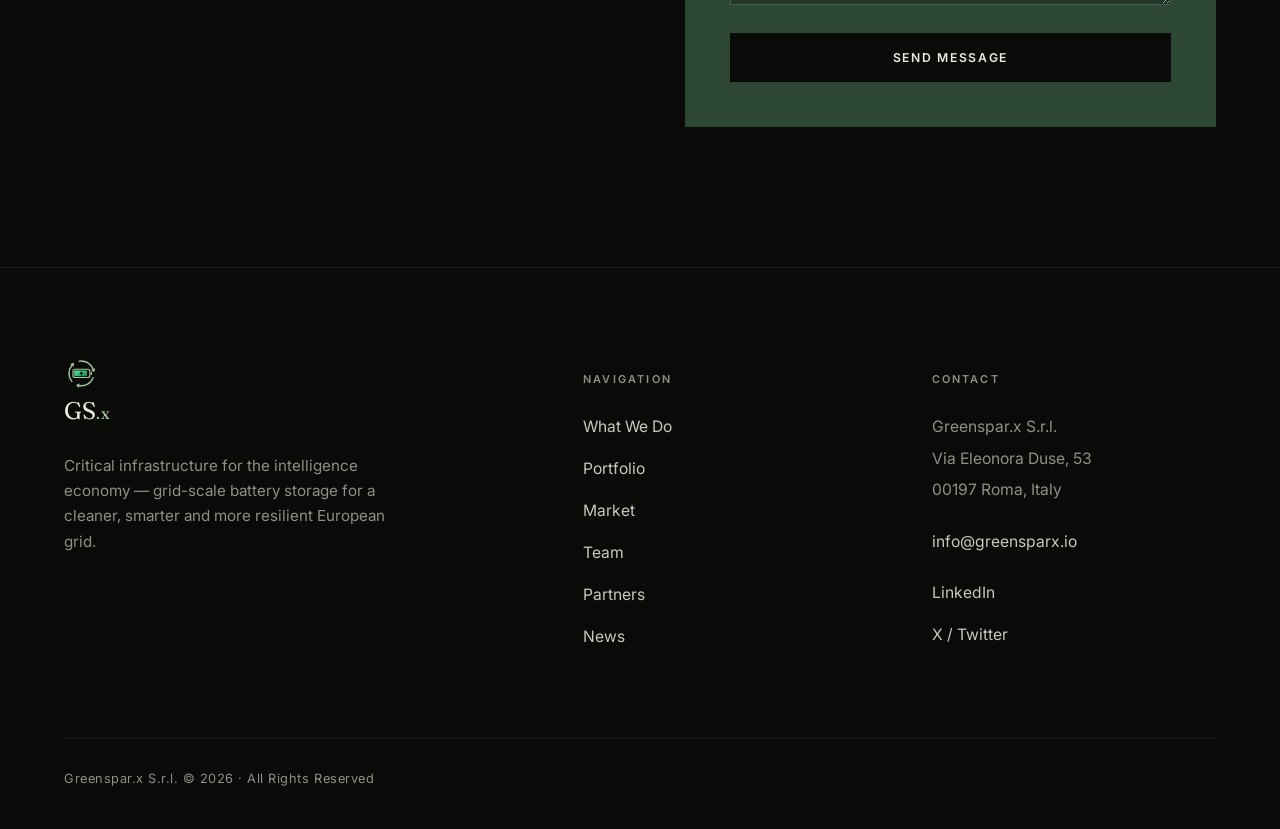
==== commit be0ace48: "Apply reviewed Italian corrections; take bilingual site live - index-it.html: corrected Italian copy" ====
--- a/index.html
+++ b/index.html
@@ -3,6 +3,30 @@
 <head>
   <meta charset="UTF-8" />
   <meta name="viewport" content="width=device-width, initial-scale=1.0" />
+  <script>
+  /* Language: remember choice (localStorage) + auto-detect on first visit. */
+  (function(){
+    try{
+      var KEY='gsx-lang';
+      var cur=(document.documentElement.lang||'en').slice(0,2).toLowerCase();
+      var ls; try{ls=window.localStorage;}catch(_){ls=null;}
+      document.addEventListener('click',function(e){
+        var t=e.target,a=t&&t.closest?t.closest('a.lang'):null;
+        if(a&&ls){var hl=(a.getAttribute('hreflang')||'').slice(0,2).toLowerCase();if(hl){try{ls.setItem(KEY,hl);}catch(_){}}}
+      });
+      var pref=null; if(ls){try{pref=ls.getItem(KEY);}catch(_){}}
+      var desired;
+      if(pref==='it'||pref==='en'){desired=pref;}
+      else if(sessionStorage.getItem('gsx-auto')){desired=cur;}
+      else{
+        var L=(navigator.languages&&navigator.languages.length)?navigator.languages:[navigator.language||navigator.userLanguage||'en'];
+        desired=L.some(function(l){return (l||'').toLowerCase().indexOf('it')===0;})?'it':'en';
+        try{sessionStorage.setItem('gsx-auto','1');}catch(_){}
+      }
+      if(desired!==cur){ window.location.replace((desired==='it'?'index-it.html':'index.html')+window.location.hash); }
+    }catch(e){}
+  })();
+  </script>
   <title>GS.x — Critical Infrastructure for the Intelligence Economy</title>
   <meta name="description" content="Greenspar.x (GS.x) develops grid-scale battery energy storage in Italy — the critical infrastructure powering the intelligence economy and a cleaner, smarter, more resilient European grid." />
   <meta property="og:title" content="GS.x — The grid behind the intelligence economy." />
@@ -31,6 +55,7 @@
           <li><a href="#news">News</a></li>
           <li><a href="#contact" class="btn btn--outline" style="padding:.7rem 1.3rem">Get in touch</a></li>
         </ul>
+<div class="lang-switch" role="group" aria-label="Language / Lingua"><a class="lang active" href="index.html" hreflang="en" title="English" aria-current="true"><svg class="flag" viewBox="0 0 60 30" xmlns="http://www.w3.org/2000/svg" aria-hidden="true"><clipPath id="ukc"><rect width="60" height="30" rx="3"/></clipPath><g clip-path="url(#ukc)"><rect width="60" height="30" fill="#012169"/><path d="M0,0 L60,30 M60,0 L0,30" stroke="#fff" stroke-width="6"/><path d="M0,0 L60,30 M60,0 L0,30" stroke="#C8102E" stroke-width="3"/><rect x="25" width="10" height="30" fill="#fff"/><rect y="10" width="60" height="10" fill="#fff"/><rect x="27" width="6" height="30" fill="#C8102E"/><rect y="12" width="60" height="6" fill="#C8102E"/></g></svg></a><a class="lang" href="index-it.html" hreflang="it" title="Italiano"><svg class="flag" viewBox="0 0 3 2" xmlns="http://www.w3.org/2000/svg" aria-hidden="true"><clipPath id="itc"><rect width="3" height="2" rx="0.18"/></clipPath><g clip-path="url(#itc)"><rect width="1" height="2" fill="#008C45"/><rect x="1" width="1" height="2" fill="#F4F5F0"/><rect x="2" width="1" height="2" fill="#CD212A"/></g></svg></a></div>
         <button class="nav-toggle" aria-label="Toggle menu" aria-expanded="false">
           <span></span><span></span><span></span>
         </button>
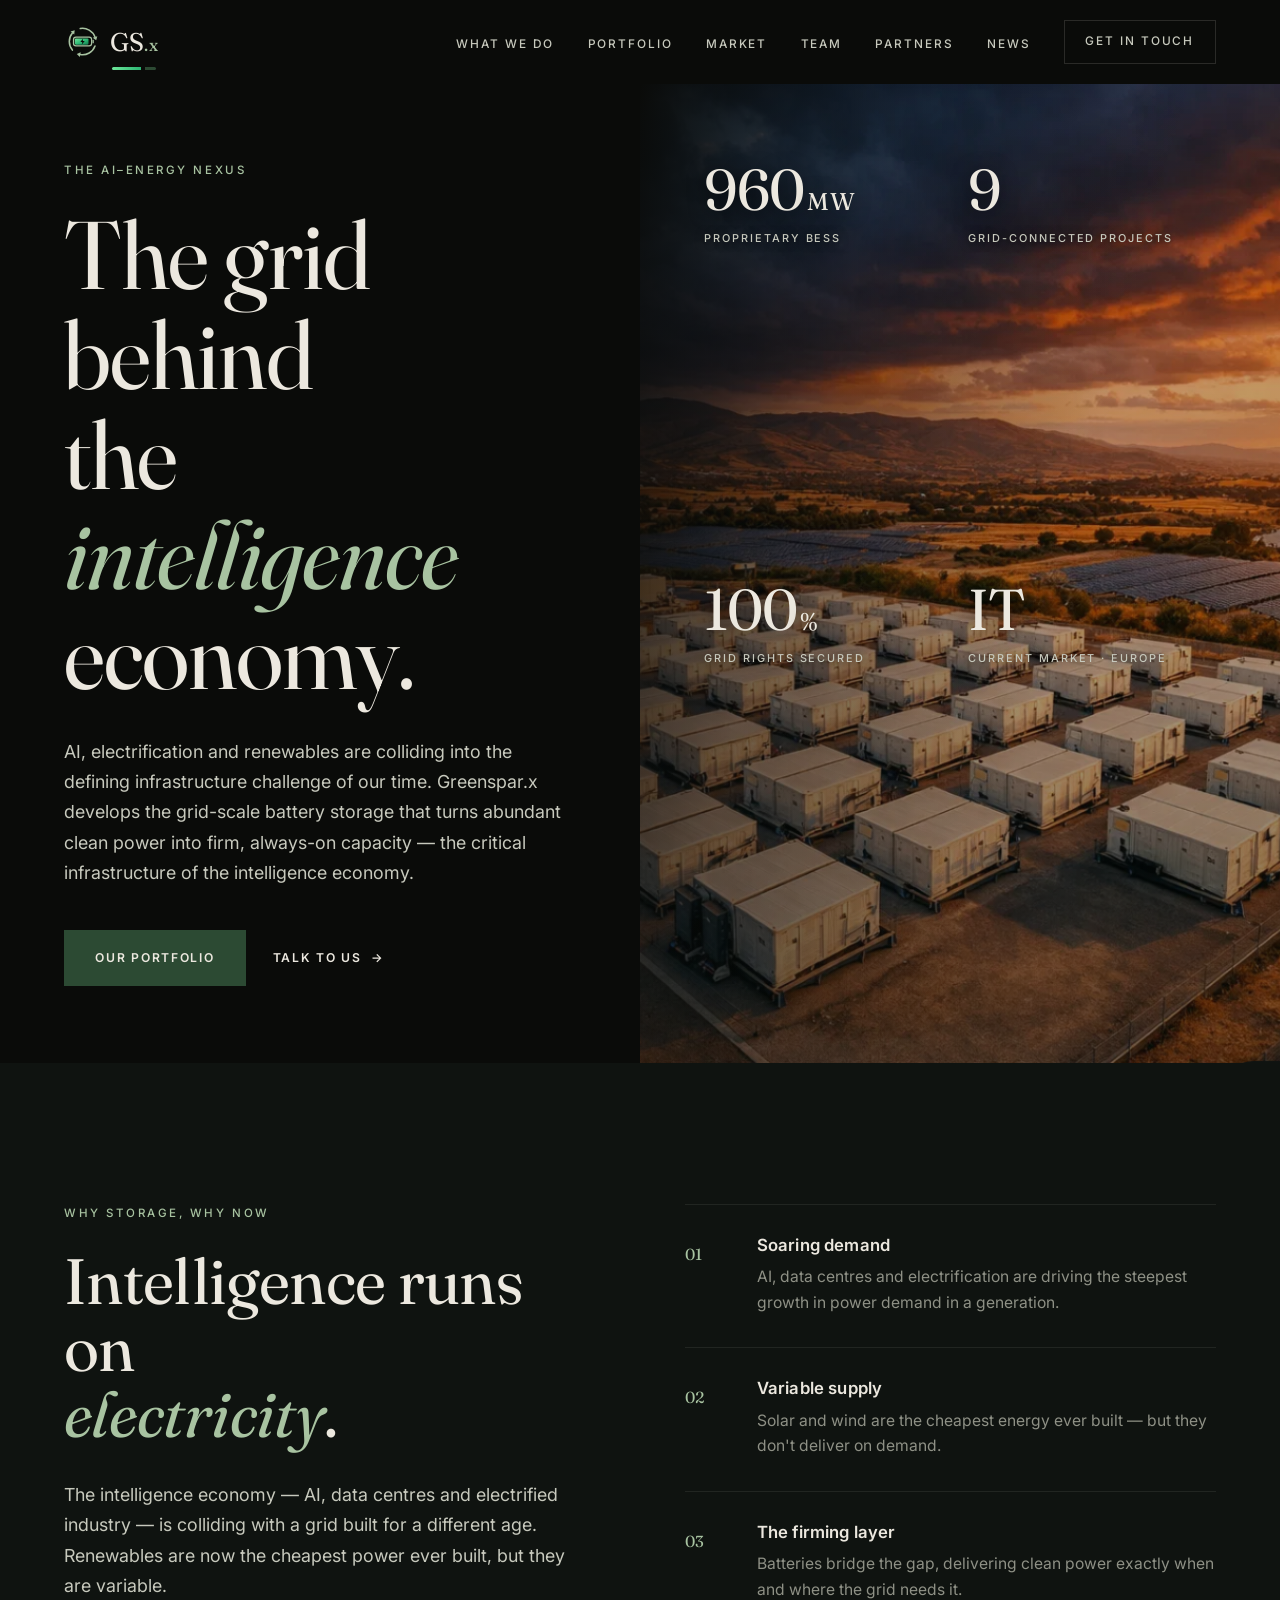
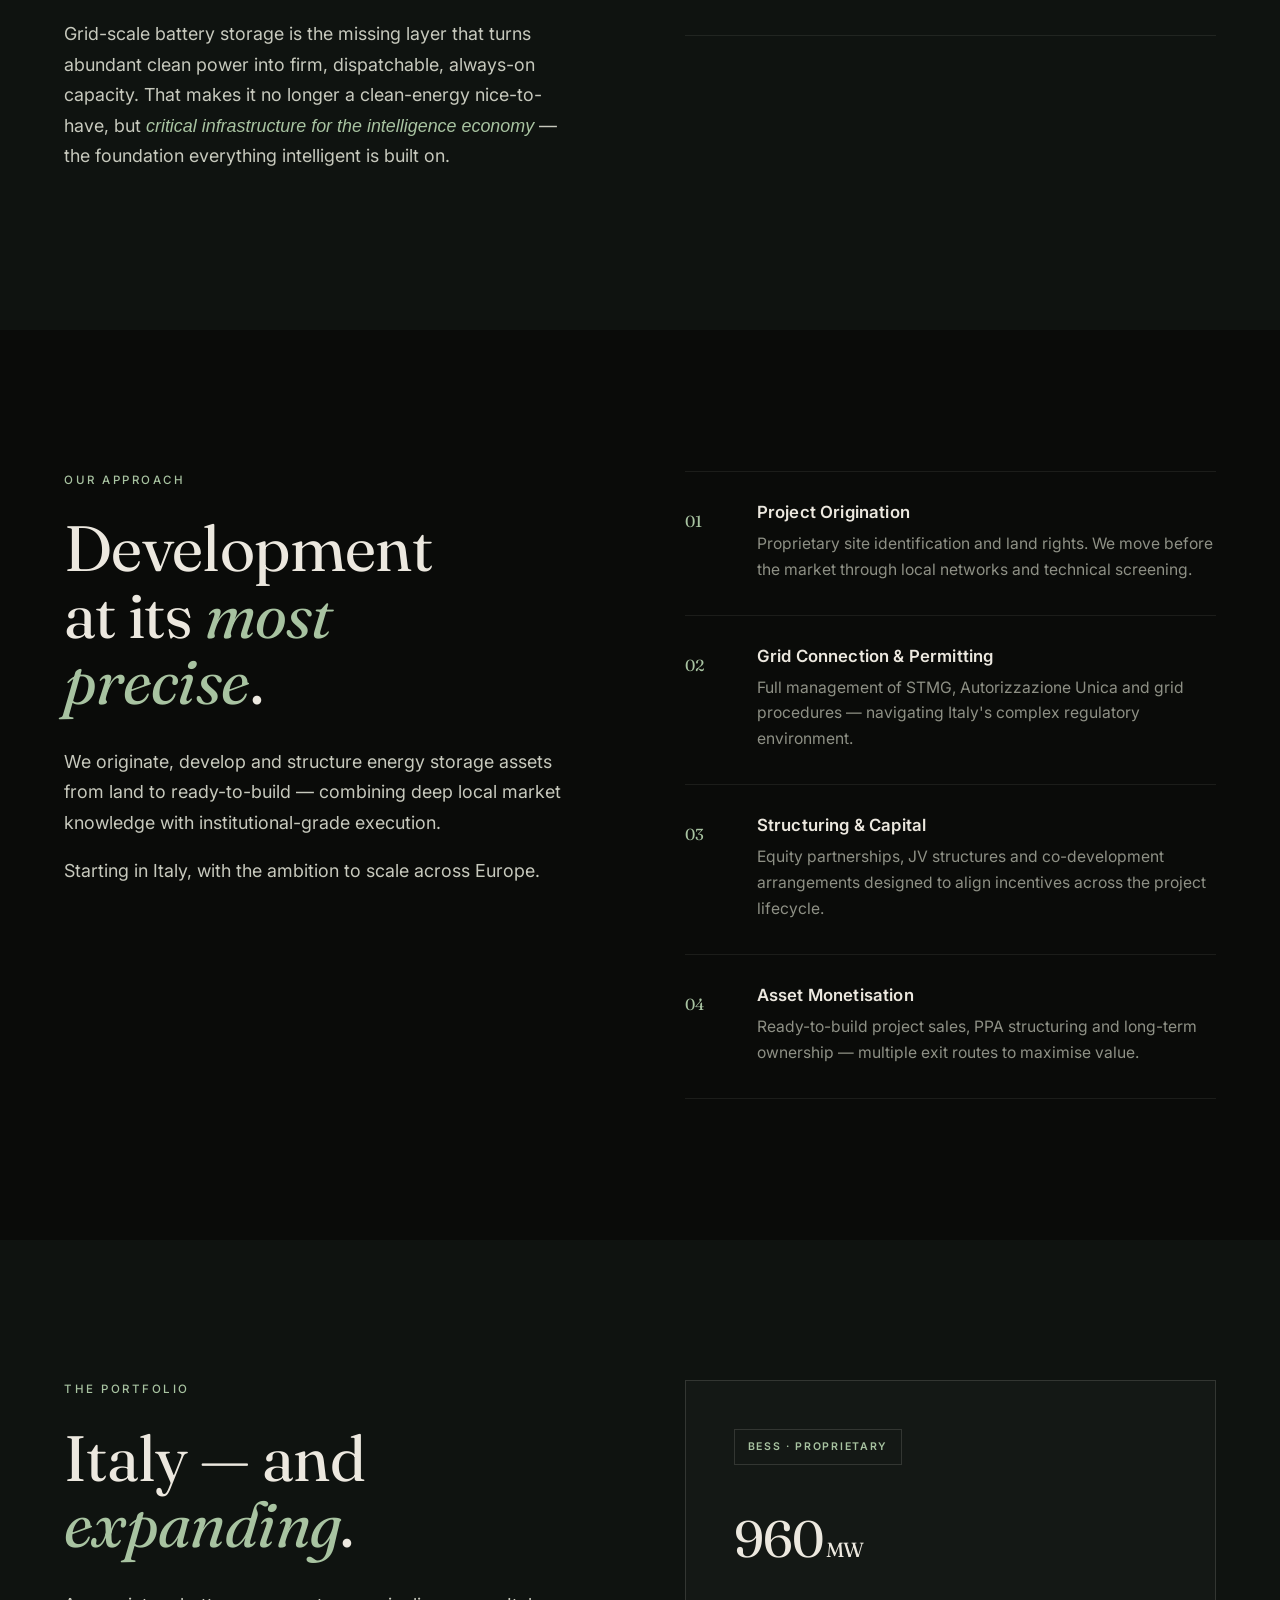
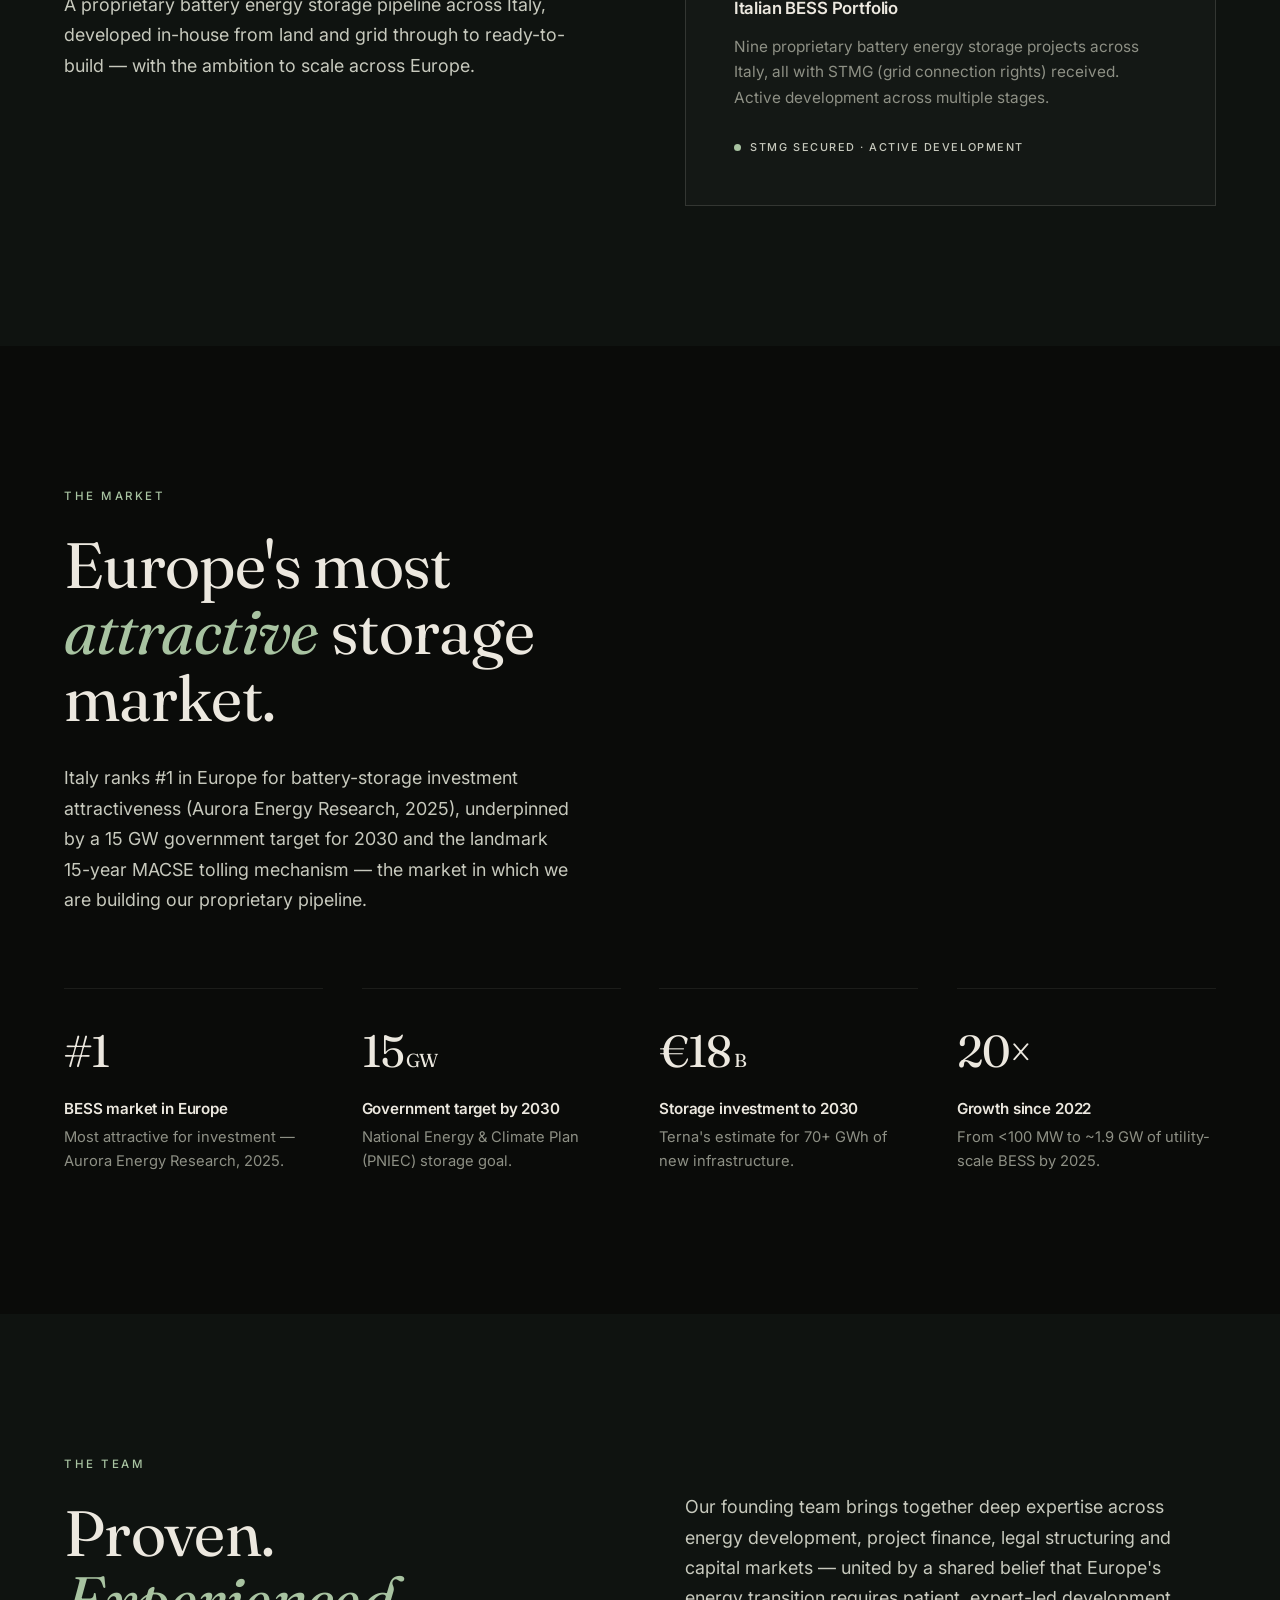
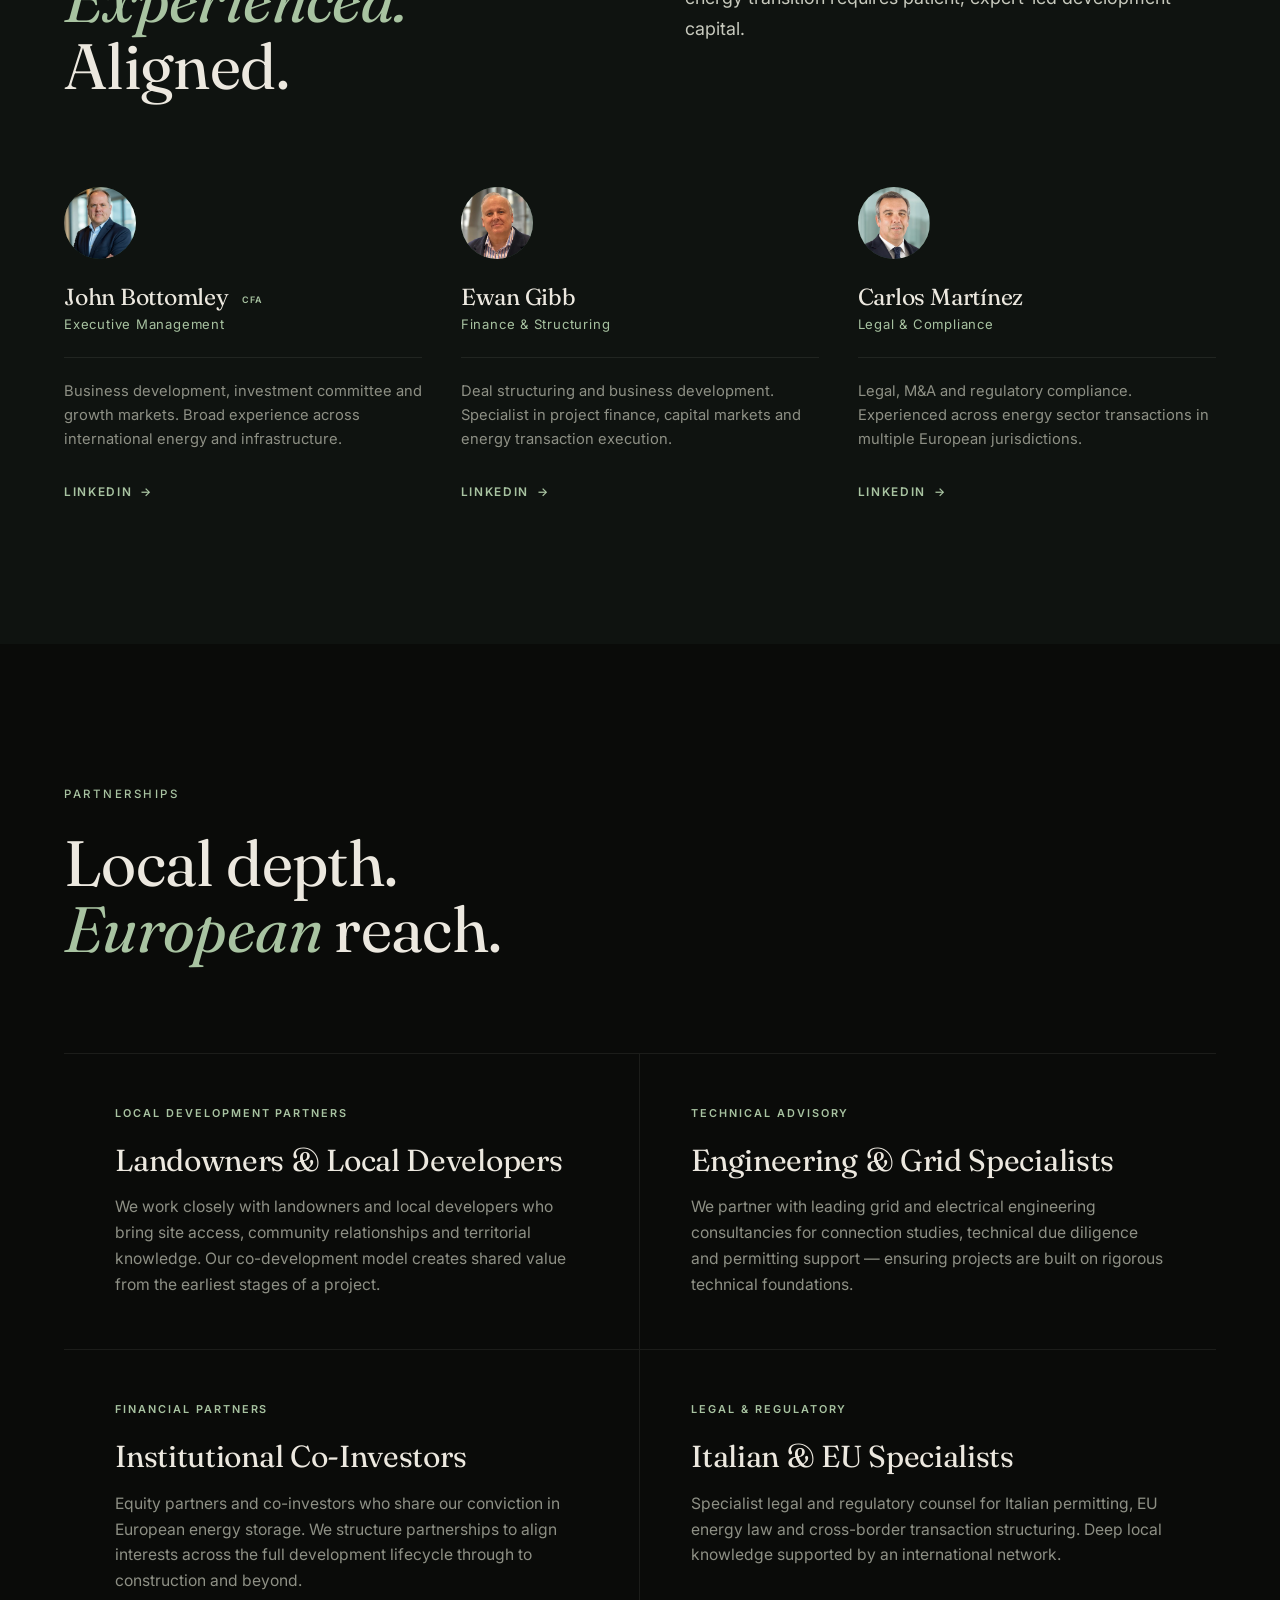
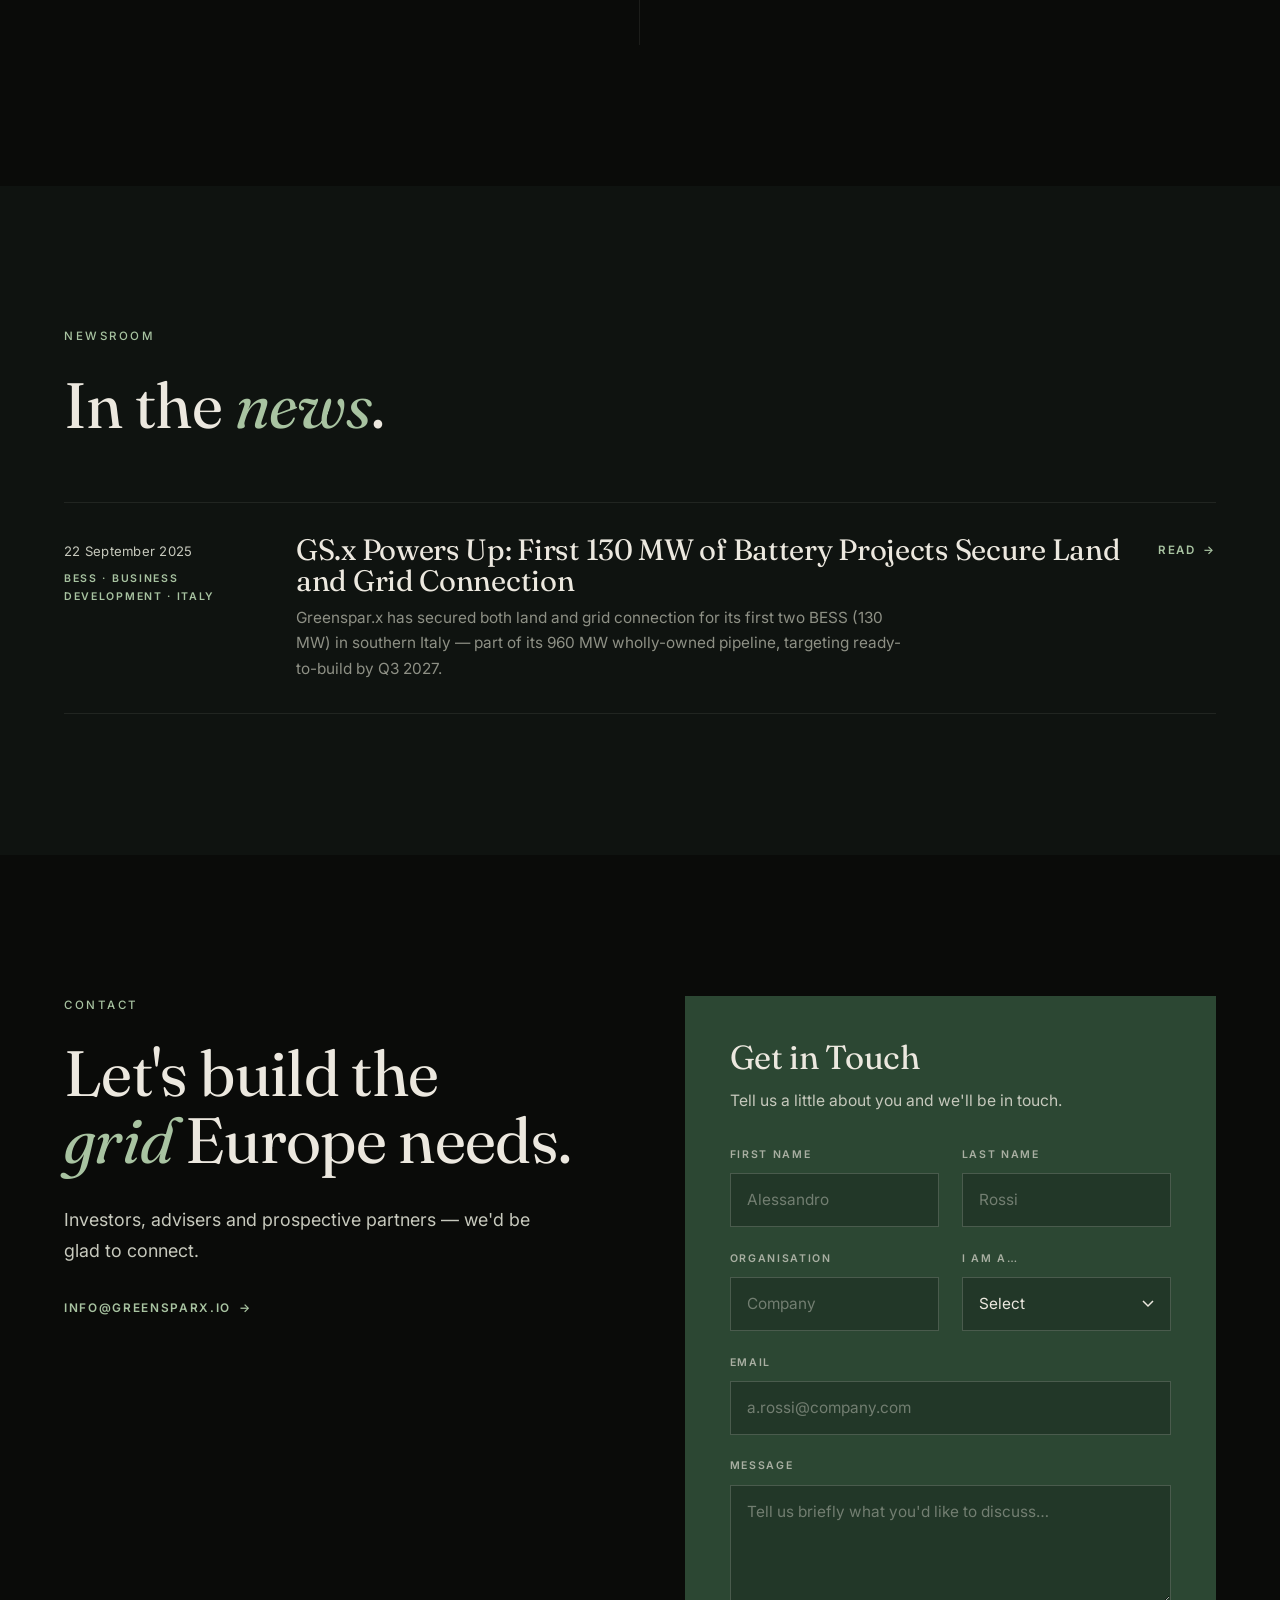
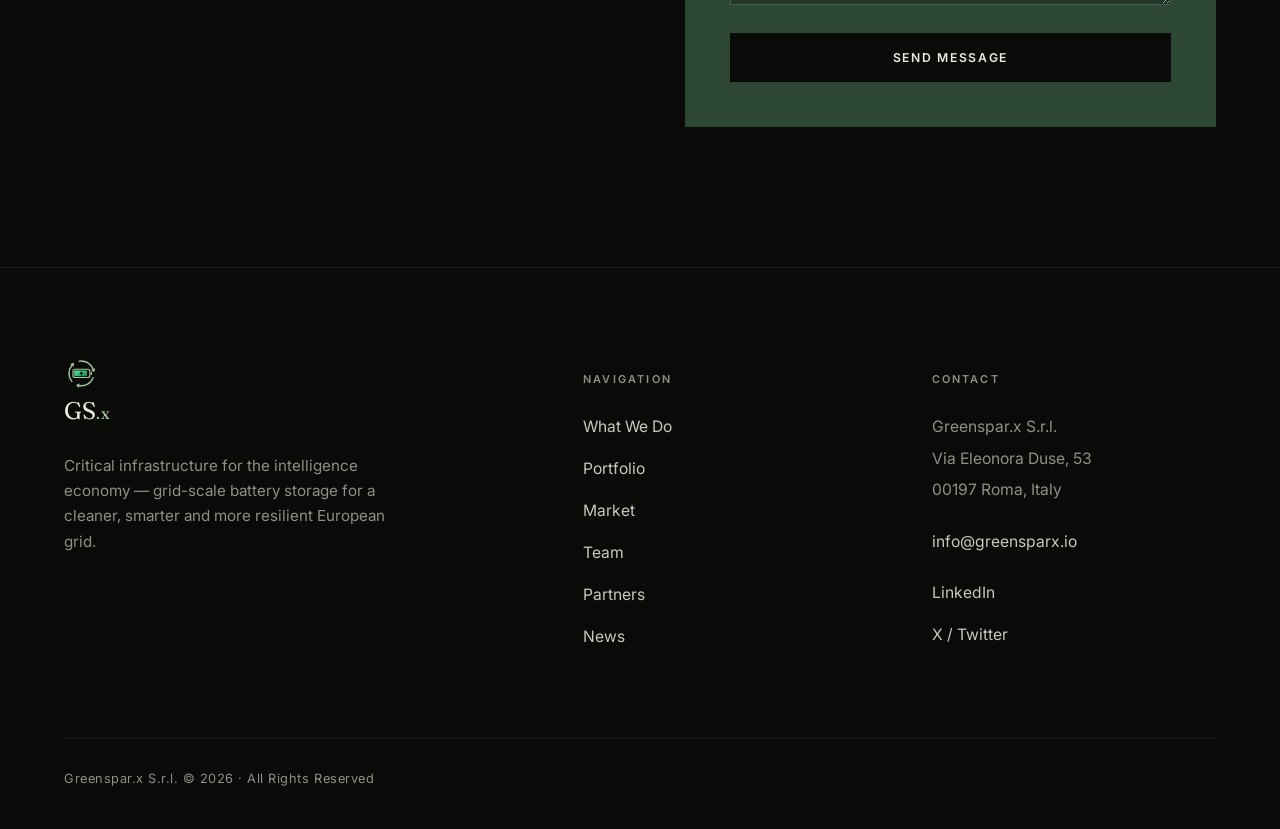
==== commit 50ba06ff: "Add Spanish review page; turn Italian off (English-only live) pending approval - index-es.html: full" ====
--- a/index.html
+++ b/index.html
@@ -3,30 +3,6 @@
 <head>
   <meta charset="UTF-8" />
   <meta name="viewport" content="width=device-width, initial-scale=1.0" />
-  <script>
-  /* Language: remember choice (localStorage) + auto-detect on first visit. */
-  (function(){
-    try{
-      var KEY='gsx-lang';
-      var cur=(document.documentElement.lang||'en').slice(0,2).toLowerCase();
-      var ls; try{ls=window.localStorage;}catch(_){ls=null;}
-      document.addEventListener('click',function(e){
-        var t=e.target,a=t&&t.closest?t.closest('a.lang'):null;
-        if(a&&ls){var hl=(a.getAttribute('hreflang')||'').slice(0,2).toLowerCase();if(hl){try{ls.setItem(KEY,hl);}catch(_){}}}
-      });
-      var pref=null; if(ls){try{pref=ls.getItem(KEY);}catch(_){}}
-      var desired;
-      if(pref==='it'||pref==='en'){desired=pref;}
-      else if(sessionStorage.getItem('gsx-auto')){desired=cur;}
-      else{
-        var L=(navigator.languages&&navigator.languages.length)?navigator.languages:[navigator.language||navigator.userLanguage||'en'];
-        desired=L.some(function(l){return (l||'').toLowerCase().indexOf('it')===0;})?'it':'en';
-        try{sessionStorage.setItem('gsx-auto','1');}catch(_){}
-      }
-      if(desired!==cur){ window.location.replace((desired==='it'?'index-it.html':'index.html')+window.location.hash); }
-    }catch(e){}
-  })();
-  </script>
   <title>GS.x — Critical Infrastructure for the Intelligence Economy</title>
   <meta name="description" content="Greenspar.x (GS.x) develops grid-scale battery energy storage in Italy — the critical infrastructure powering the intelligence economy and a cleaner, smarter, more resilient European grid." />
   <meta property="og:title" content="GS.x — The grid behind the intelligence economy." />
@@ -55,7 +31,6 @@
           <li><a href="#news">News</a></li>
           <li><a href="#contact" class="btn btn--outline" style="padding:.7rem 1.3rem">Get in touch</a></li>
         </ul>
-<div class="lang-switch" role="group" aria-label="Language / Lingua"><a class="lang active" href="index.html" hreflang="en" title="English" aria-current="true"><svg class="flag" viewBox="0 0 60 30" xmlns="http://www.w3.org/2000/svg" aria-hidden="true"><clipPath id="ukc"><rect width="60" height="30" rx="3"/></clipPath><g clip-path="url(#ukc)"><rect width="60" height="30" fill="#012169"/><path d="M0,0 L60,30 M60,0 L0,30" stroke="#fff" stroke-width="6"/><path d="M0,0 L60,30 M60,0 L0,30" stroke="#C8102E" stroke-width="3"/><rect x="25" width="10" height="30" fill="#fff"/><rect y="10" width="60" height="10" fill="#fff"/><rect x="27" width="6" height="30" fill="#C8102E"/><rect y="12" width="60" height="6" fill="#C8102E"/></g></svg></a><a class="lang" href="index-it.html" hreflang="it" title="Italiano"><svg class="flag" viewBox="0 0 3 2" xmlns="http://www.w3.org/2000/svg" aria-hidden="true"><clipPath id="itc"><rect width="3" height="2" rx="0.18"/></clipPath><g clip-path="url(#itc)"><rect width="1" height="2" fill="#008C45"/><rect x="1" width="1" height="2" fill="#F4F5F0"/><rect x="2" width="1" height="2" fill="#CD212A"/></g></svg></a></div>
         <button class="nav-toggle" aria-label="Toggle menu" aria-expanded="false">
           <span></span><span></span><span></span>
         </button>
